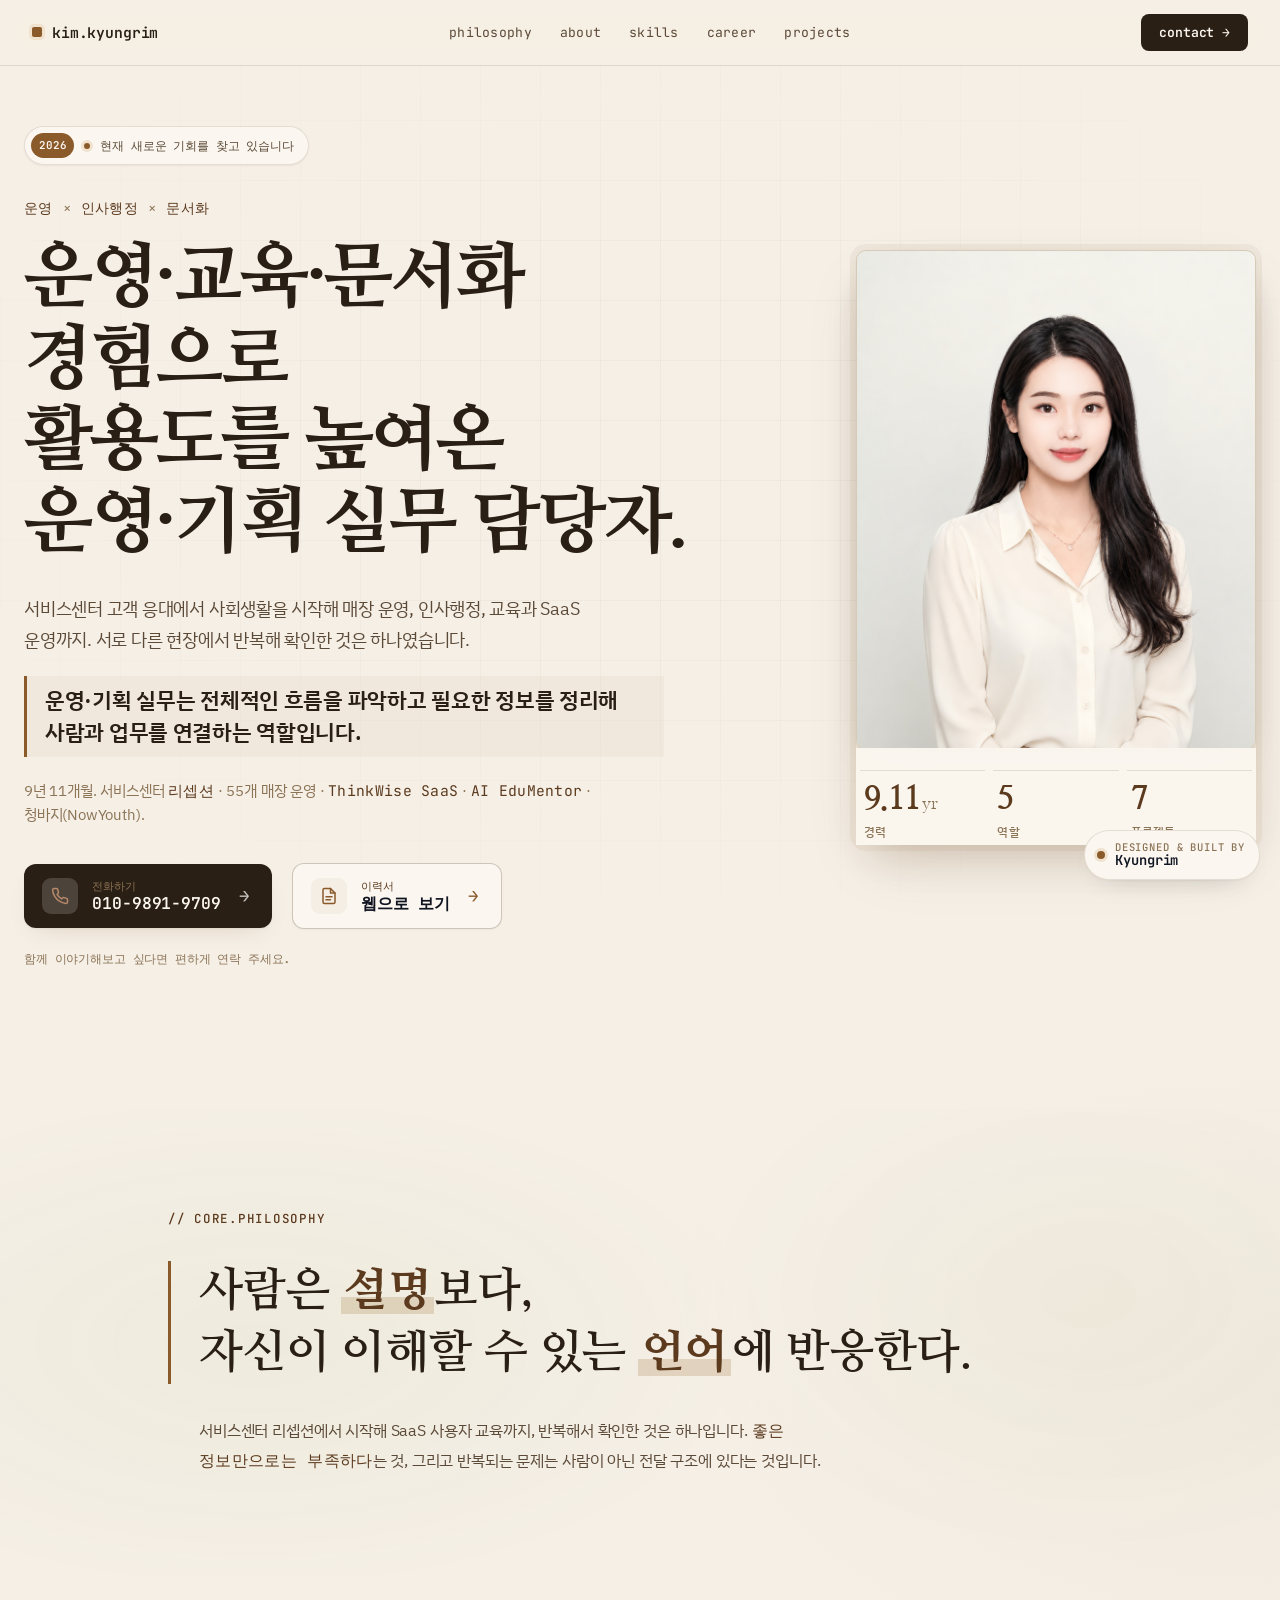
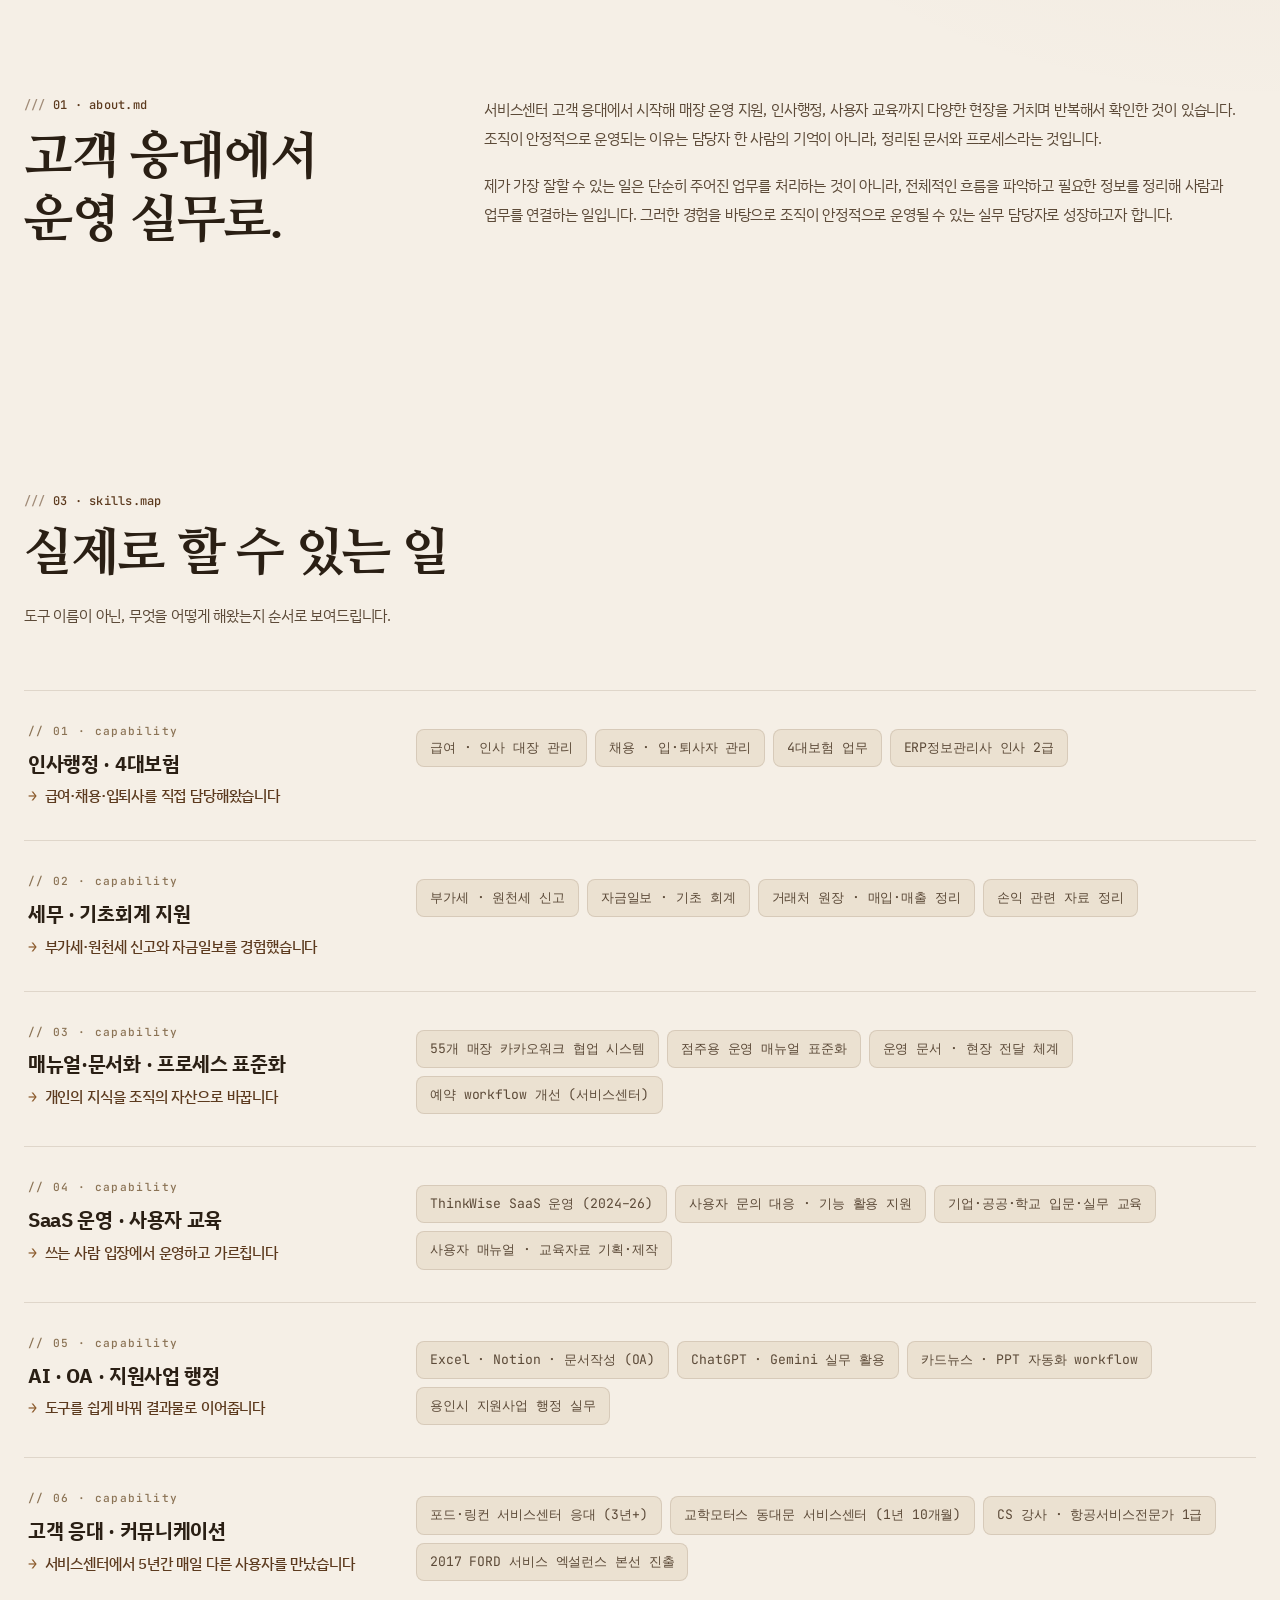
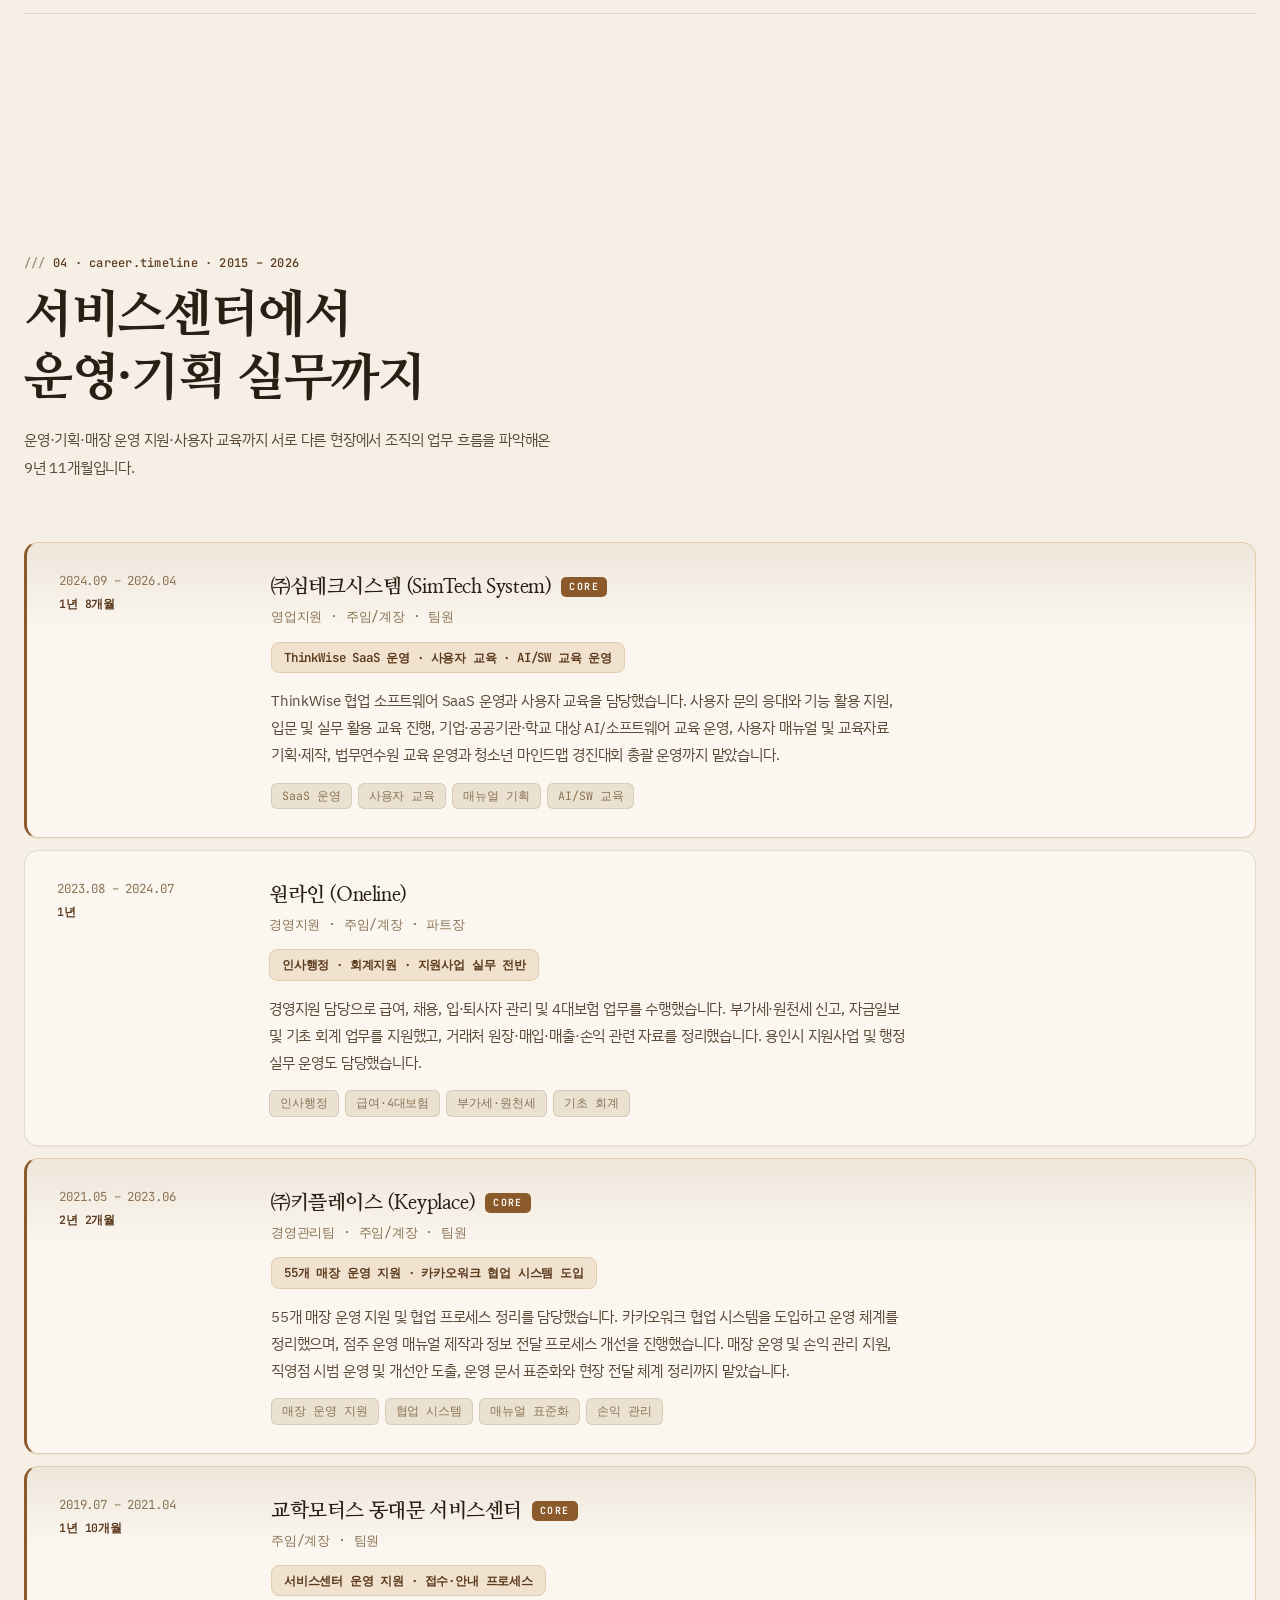
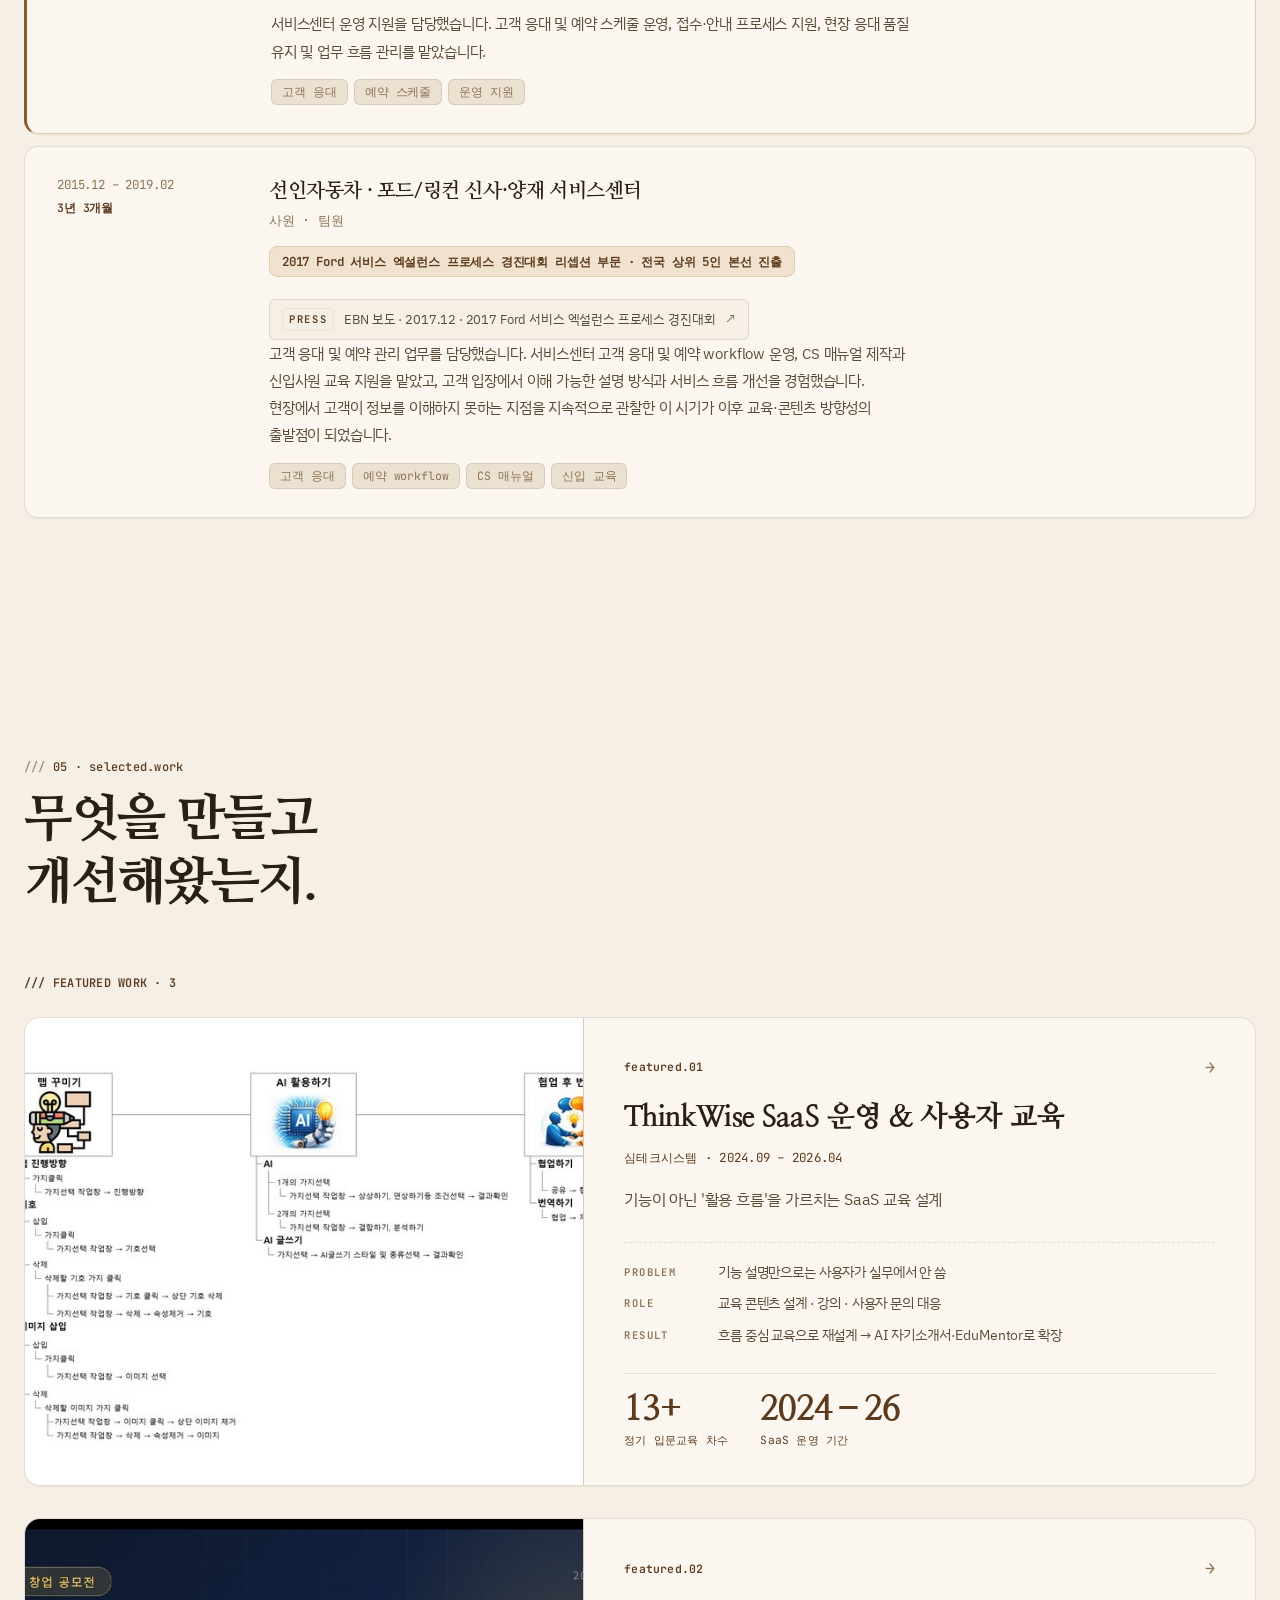
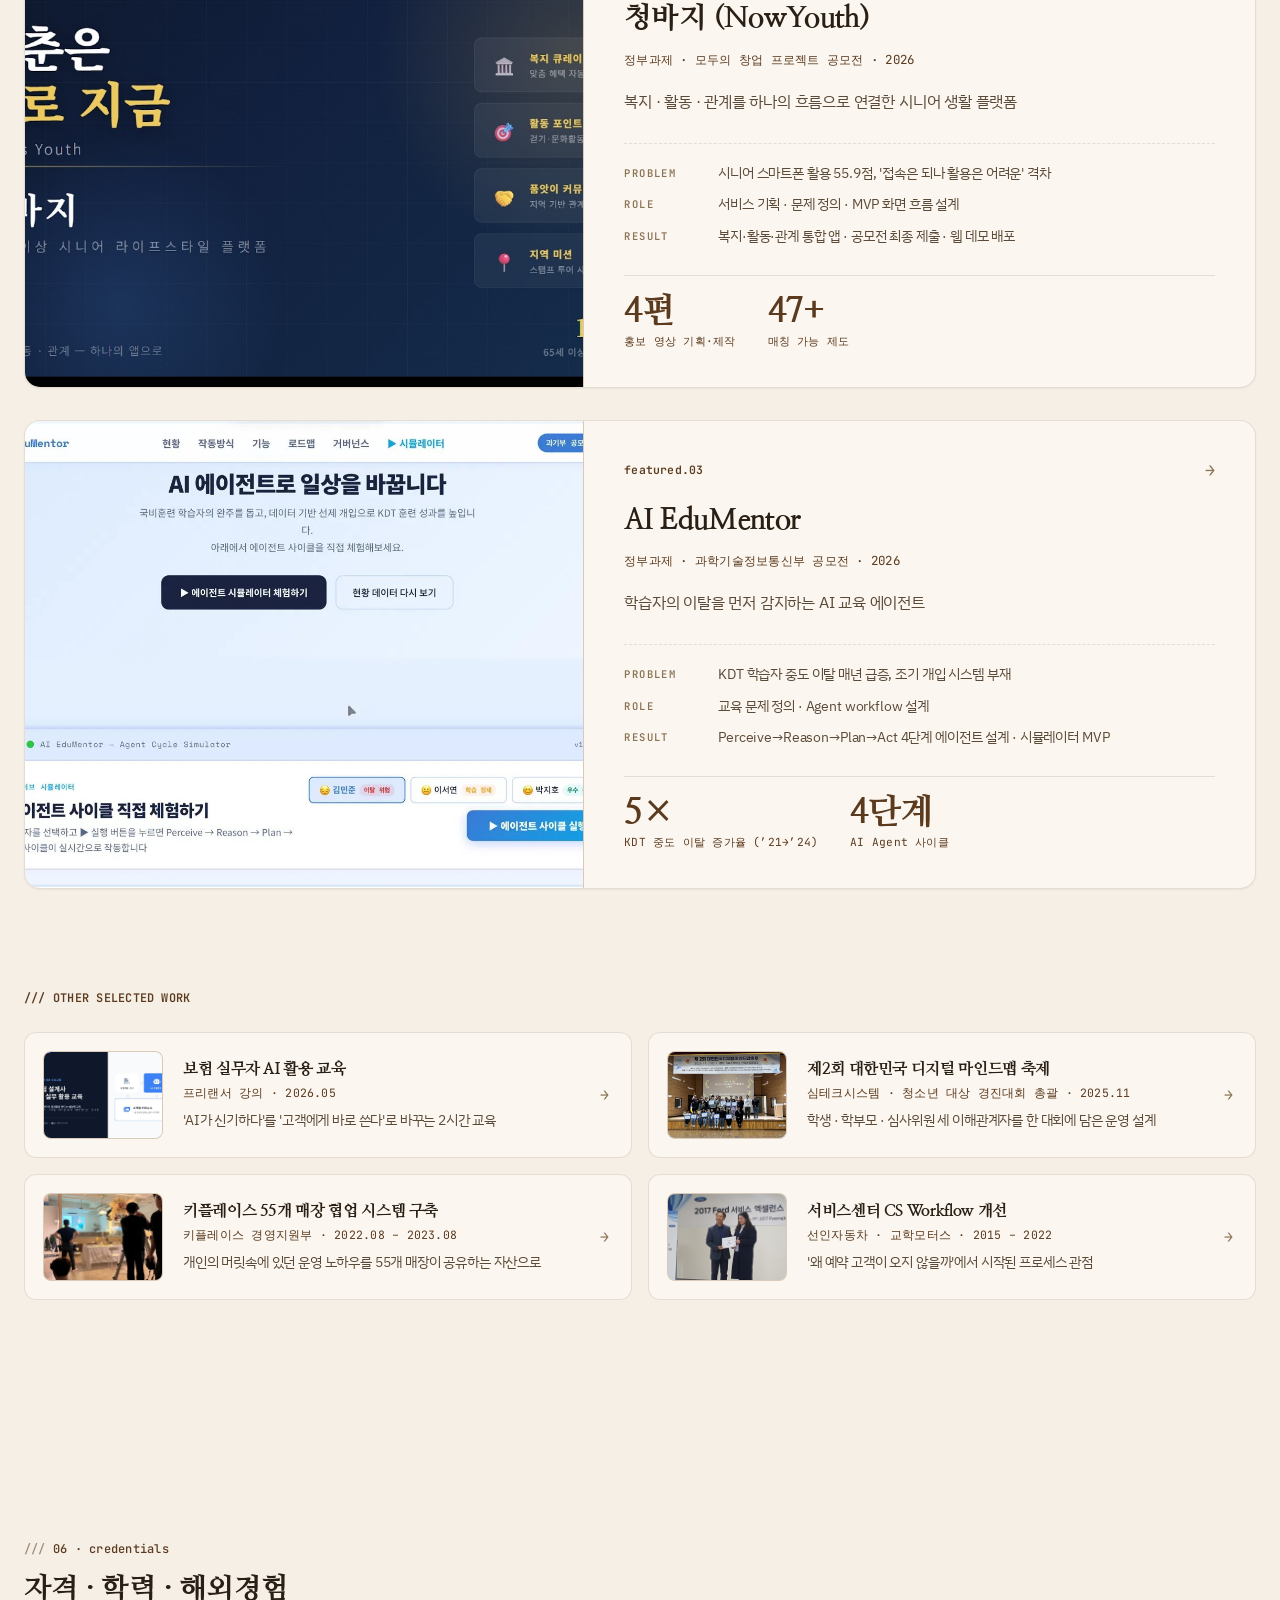
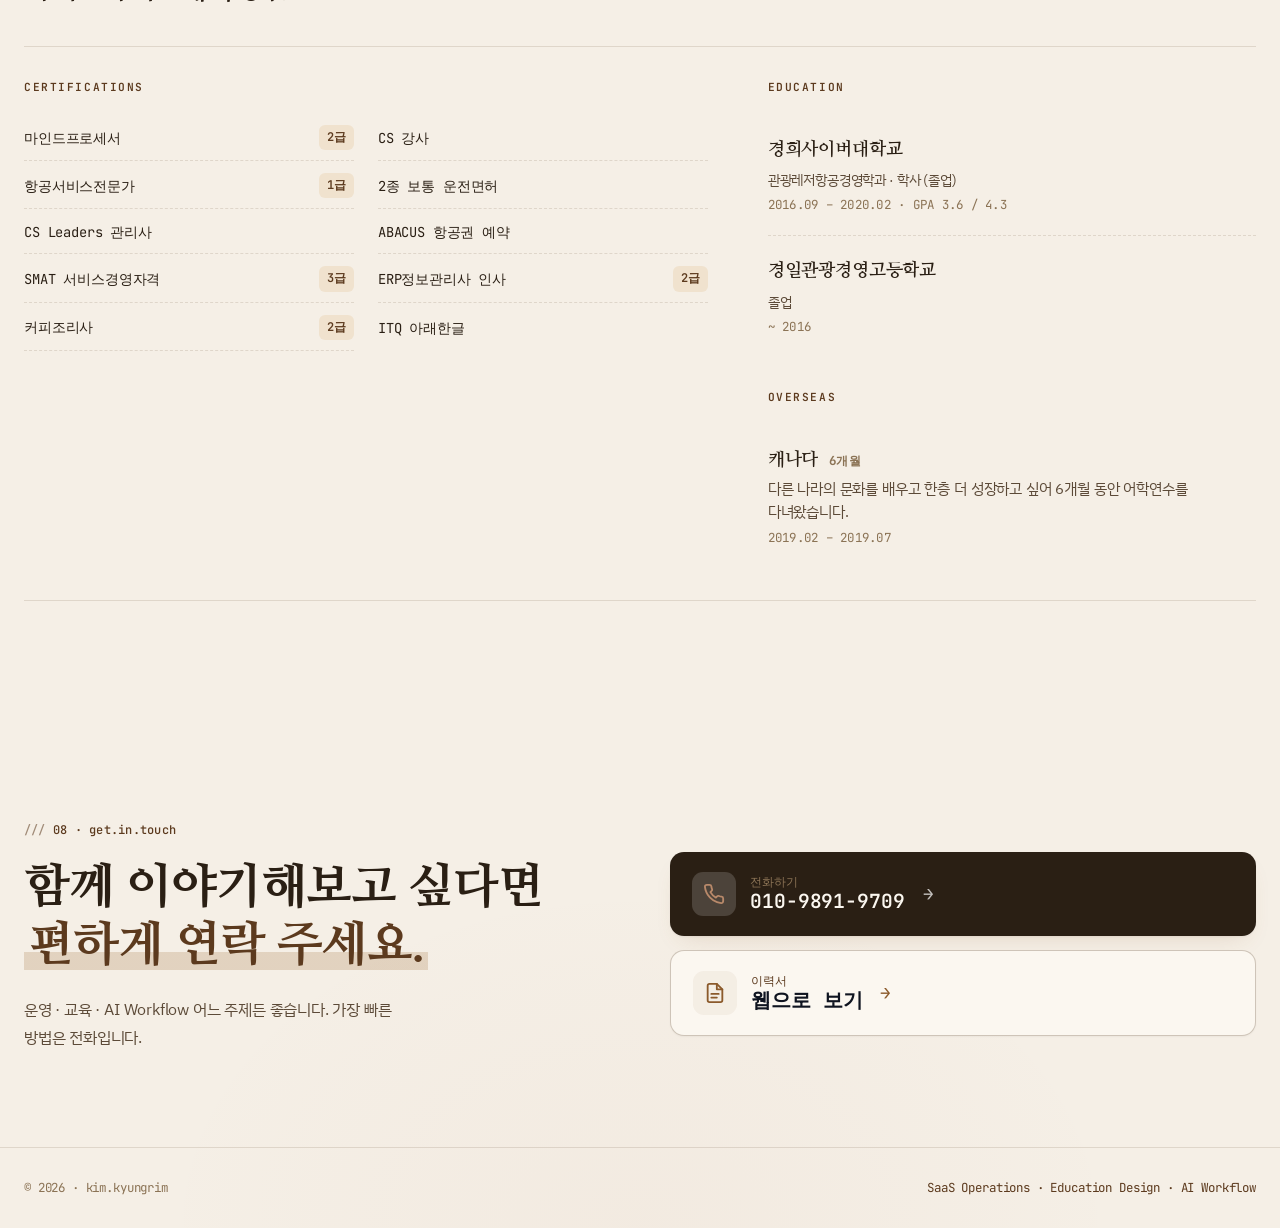
==== index.html @ eee659ab "Add files via upload" ====
<!DOCTYPE html>
<html lang="ko">
<head>
  <meta charset="UTF-8">
  <meta name="viewport" content="width=device-width, initial-scale=1.0">
  <title>김경림 | SaaS 운영 · 사용자 교육 · AI Workflow</title>
  <meta name="description" content="운영·교육·문서화 경험으로 활용도를 높여온 운영·기획 실무 담당자 김경림의 포트폴리오. 서비스센터 고객 응대에서 시작해 55개 매장 운영 지원, 인사행정(급여·4대보험·세무), ThinkWise SaaS 운영과 사용자 교육까지 총 9년 11개월의 경력입니다.">
  <meta name="theme-color" content="#8b5a2b">
  <meta property="og:type" content="website">
  <meta property="og:title" content="김경림 | SaaS 운영 · 사용자 교육 · AI Workflow">
  <meta property="og:description" content="서비스센터에서 시작해 운영, 교육, SaaS, AI Workflow로 이어온 9년 11개월. 운영·교육·문서화 경험으로 활용도를 높여온 김경림의 포트폴리오.">
  <meta property="og:image" content="assets/profile/profile.jpg?v=2">
  <link rel="stylesheet" href="assets/styles/base.css">
  <link rel="stylesheet" href="assets/styles/tone-c.css">
  <link rel="stylesheet" href="assets/styles/tone-c-refinement.css">
  <link rel="stylesheet" href="assets/styles/warm-brown.css">
  <link rel="stylesheet" href="assets/styles/typography-refinement.css">
  <script src="data/portfolio.js"></script>
</head>
<body class="tone-c" data-screen-label="Portfolio - Home">

<nav class="nav">
  <div class="nav-inner">
    <a href="#top" class="nav-brand">kim.kyungrim</a>
    <div class="nav-links">
      <a href="#philosophy" data-nav="philosophy">philosophy</a>
      <a href="#about" data-nav="about">about</a>
      <a href="#skills" data-nav="skills">skills</a>
      <a href="#career" data-nav="career">career</a>
      <a href="#projects" data-nav="projects">projects</a>
    </div>
    <a href="#contact" class="nav-cta">contact →</a>
  </div>
</nav>

<section class="hero" id="top">
  <div class="container-wide">
    <div class="hero-grid">
      <div>
        <div class="hero-tag reveal">
          <span class="badge">2026</span>
          <span class="live"></span>
          현재 새로운 기회를 찾고 있습니다
        </div>
        <div class="hero-position reveal delay-1">운영 <span class="x">×</span> 인사행정 <span class="x">×</span> 문서화</div>
        <h1 class="display-1 reveal delay-1">
          <span class="kr">운영·교육·문서화 경험으로</span><br>
          <span class="kr">활용도를 높여온</span><br>
          운영·기획 실무 담당자.
        </h1>
        <p class="hero-lead reveal delay-2">서비스센터 고객 응대에서 사회생활을 시작해 매장 운영, 인사행정, 교육과 SaaS 운영까지. 서로 다른 현장에서 반복해 확인한 것은 하나였습니다.</p>
        <p class="hero-statement-line reveal delay-2">운영·기획 실무는 전체적인 흐름을 파악하고 필요한 정보를 정리해 사람과 업무를 연결하는 역할입니다.</p>
        <p class="hero-sub-detail reveal delay-3">9년 11개월. 서비스센터 <span class="mono" style="color:var(--c-apple-deep)">리셉션</span> · 55개 매장 운영 · <span class="mono" style="color:var(--c-apple-deep)">ThinkWise SaaS</span> · <span class="mono" style="color:var(--c-apple-deep)">AI EduMentor</span> · 청바지(NowYouth).</p>
        <div class="hero-cta reveal delay-3">
          <a href="tel:01098919709" class="btn-call" aria-label="전화하기 010-9891-9709">
            <span class="btn-call-icon" aria-hidden="true">
              <svg width="18" height="18" viewBox="0 0 24 24" fill="none" stroke="currentColor" stroke-width="2" stroke-linecap="round" stroke-linejoin="round"><path d="M22 16.92v3a2 2 0 0 1-2.18 2 19.79 19.79 0 0 1-8.63-3.07 19.5 19.5 0 0 1-6-6 19.79 19.79 0 0 1-3.07-8.67A2 2 0 0 1 4.11 2h3a2 2 0 0 1 2 1.72c.13.96.37 1.9.72 2.81a2 2 0 0 1-.45 2.11L8.09 9.91a16 16 0 0 0 6 6l1.27-1.27a2 2 0 0 1 2.11-.45c.91.35 1.85.59 2.81.72A2 2 0 0 1 22 16.92z"/></svg>
            </span>
            <span class="btn-call-body">
              <span class="btn-call-lbl">전화하기</span>
              <span class="btn-call-num">010-9891-9709</span>
            </span>
            <span class="btn-call-arrow" aria-hidden="true">→</span>
          </a>
          <a href="resume.html" class="btn-call btn-call-doc" aria-label="이력서 보기">
            <span class="btn-call-icon" aria-hidden="true">
              <svg width="18" height="18" viewBox="0 0 24 24" fill="none" stroke="currentColor" stroke-width="2" stroke-linecap="round" stroke-linejoin="round"><path d="M14 2H6a2 2 0 0 0-2 2v16a2 2 0 0 0 2 2h12a2 2 0 0 0 2-2V8z"/><polyline points="14 2 14 8 20 8"/><line x1="8" y1="13" x2="16" y2="13"/><line x1="8" y1="17" x2="14" y2="17"/></svg>
            </span>
            <span class="btn-call-body">
              <span class="btn-call-lbl">이력서</span>
              <span class="btn-call-num">웹으로 보기</span>
            </span>
            <span class="btn-call-arrow" aria-hidden="true">→</span>
          </a>
          <span class="hero-cta-hint">함께 이야기해보고 싶다면 편하게 연락 주세요.</span>
        </div>
      </div>
      <div class="hero-portrait reveal delay-2">
        <img src="assets/profile/profile.jpg?v=2" alt="김경림 프로필 사진">
        <div class="portrait-stats">
          <div class="stat">
            <div class="stat-num" id="stat-exp"></div>
            <div class="stat-lbl">경력</div>
          </div>
          <div class="stat">
            <div class="stat-num" id="stat-roles"></div>
            <div class="stat-lbl">역할</div>
          </div>
          <div class="stat">
            <div class="stat-num" id="stat-projects"></div>
            <div class="stat-lbl">프로젝트</div>
          </div>
        </div>
      </div>
    </div>
  </div>
</section>

<section class="philosophy" id="philosophy">
  <div class="container-wide">
    <div class="philosophy-editorial reveal">
      <div class="ph-label">// core.philosophy</div>
      <blockquote class="ph-quote">
        사람은 <em>설명</em>보다,<br>자신이 이해할 수 있는 <em>언어</em>에 반응한다.
      </blockquote>
      <p class="ph-sub">
        서비스센터 리셉션에서 시작해 SaaS 사용자 교육까지, 반복해서 확인한 것은 하나입니다.
        <span class="mono" style="color:var(--c-apple-deep)">좋은 정보만으로는 부족하다</span>는 것, 그리고 반복되는 문제는 사람이 아닌 전달 구조에 있다는 것입니다.
      </p>
    </div>
  </div>
</section>

<section id="about">
  <div class="container-wide">
    <div class="about-grid">
      <div class="reveal">
        <div class="eyebrow" style="margin-bottom: 12px;">01 · about.md</div>
        <h2 class="display-2"><span class="kr">고객 응대에서<br>운영 실무로.</span></h2>
      </div>
      <div class="body reveal delay-1" id="about-body"></div>
    </div>


  </div>
</section>

<section id="skills">
  <div class="container-wide">
    <div class="section-header reveal">
      <div class="eyebrow">03 · skills.map</div>
      <h2 class="display-2"><span class="kr">실제로 할 수 있는 일</span></h2>
      <p class="body" style="max-width:640px;margin-top:16px;">도구 이름이 아닌, 무엇을 어떻게 해왔는지 순서로 보여드립니다.</p>
    </div>
    <div class="skills-editorial" id="skills-grid"></div>
  </div>
</section>

<section id="career">
  <div class="container-wide">
    <div class="section-header reveal">
      <div class="eyebrow">04 · career.timeline · 2015 – 2026</div>
      <h2 class="display-2"><span class="kr">서비스센터에서<br>운영·기획 실무까지</span></h2>
      <p class="body" style="max-width:640px;margin-top:16px;">운영·기획·매장 운영 지원·사용자 교육까지 서로 다른 현장에서 조직의 업무 흐름을 파악해온 9년 11개월입니다.</p>
    </div>
    <div class="timeline" id="timeline"></div>
  </div>
</section>

<section id="projects">
  <div class="container-wide">
    <div class="section-header reveal">
      <div class="eyebrow">05 · selected.work</div>
      <h2 class="display-2"><span class="kr">무엇을 만들고<br>개선해왔는지.</span></h2>
    </div>

    <div class="featured-label reveal">
      <span class="mono">/// FEATURED WORK · 3</span>
    </div>
    <div class="featured-grid" id="featured-grid"></div>

    <div class="other-label reveal" style="margin-top: 100px;">
      <span class="mono">/// OTHER SELECTED WORK</span>
    </div>
    <div class="other-grid" id="other-grid"></div>
  </div>
</section>

<section id="credentials">
  <div class="container-wide">
    <div class="section-header reveal" style="margin-bottom:36px;">
      <div class="eyebrow">06 · credentials</div>
      <h2 class="heading"><span class="kr">자격 · 학력 · 해외경험</span></h2>
    </div>
    <div class="credentials-compact">
      <div class="cred-col reveal">
        <div class="cred-col-title">Certifications</div>
        <div class="cred-list" id="cert-list"></div>
      </div>
      <div class="cred-col reveal delay-1">
        <div class="cred-col-title">Education</div>
        <div id="edu-list"></div>
        <div class="cred-col-title" style="margin-top:32px;">Overseas</div>
        <div id="overseas-list"></div>
      </div>
    </div>
  </div>
</section>

<section class="contact" id="contact">
  <div class="container-wide">
    <div class="contact-final">
      <div class="reveal">
        <div class="eyebrow" style="margin-bottom: 20px;">08 · get.in.touch</div>
        <h2 class="contact-title">
          함께 이야기해보고 싶다면<br>
          <em>편하게 연락 주세요.</em>
        </h2>
        <p class="contact-desc">운영 · 교육 · AI Workflow 어느 주제든 좋습니다. 가장 빠른 방법은 전화입니다.</p>
      </div>
      <div class="contact-cta reveal delay-1">
        <a href="tel:01098919709" class="btn-call btn-call-lg" id="contact-phone-btn" aria-label="전화하기 010-9891-9709">
          <span class="btn-call-icon" aria-hidden="true">
            <svg width="22" height="22" viewBox="0 0 24 24" fill="none" stroke="currentColor" stroke-width="2" stroke-linecap="round" stroke-linejoin="round"><path d="M22 16.92v3a2 2 0 0 1-2.18 2 19.79 19.79 0 0 1-8.63-3.07 19.5 19.5 0 0 1-6-6 19.79 19.79 0 0 1-3.07-8.67A2 2 0 0 1 4.11 2h3a2 2 0 0 1 2 1.72c.13.96.37 1.9.72 2.81a2 2 0 0 1-.45 2.11L8.09 9.91a16 16 0 0 0 6 6l1.27-1.27a2 2 0 0 1 2.11-.45c.91.35 1.85.59 2.81.72A2 2 0 0 1 22 16.92z"/></svg>
          </span>
          <span class="btn-call-body">
            <span class="btn-call-lbl">전화하기</span>
            <span class="btn-call-num">010-9891-9709</span>
          </span>
          <span class="btn-call-arrow" aria-hidden="true">→</span>
        </a>
        <a href="resume.html" class="btn-call btn-call-lg btn-call-doc" aria-label="이력서 보기">
          <span class="btn-call-icon" aria-hidden="true">
            <svg width="22" height="22" viewBox="0 0 24 24" fill="none" stroke="currentColor" stroke-width="2" stroke-linecap="round" stroke-linejoin="round"><path d="M14 2H6a2 2 0 0 0-2 2v16a2 2 0 0 0 2 2h12a2 2 0 0 0 2-2V8z"/><polyline points="14 2 14 8 20 8"/><line x1="8" y1="13" x2="16" y2="13"/><line x1="8" y1="17" x2="14" y2="17"/></svg>
          </span>
          <span class="btn-call-body">
            <span class="btn-call-lbl">이력서</span>
            <span class="btn-call-num">웹으로 보기</span>
          </span>
          <span class="btn-call-arrow" aria-hidden="true">→</span>
        </a>
      </div>
    </div>
  </div>
</section>

<footer>
  <div class="container-wide footer-inner">
    <span>© 2026 · kim.kyungrim</span>
    <span class="footer-tag">SaaS Operations · Education Design · AI Workflow</span>
  </div>
</footer>

<!-- ── Built-by badge (fixed, bottom-right) ─────────────────── -->
<button type="button" class="built-badge" id="built-badge" aria-label="이 사이트 제작 정보 열기">
  <span class="built-badge-dot" aria-hidden="true"></span>
  <span class="built-badge-text">
    <span class="built-badge-line1">Designed &amp; built by</span>
    <span class="built-badge-line2">Kyungrim</span>
  </span>
</button>

<!-- ── Built-by modal ───────────────────────────────────────── -->
<div class="built-modal" id="built-modal" role="dialog" aria-modal="true" aria-labelledby="built-modal-title" hidden>
  <div class="built-modal-backdrop" data-close="1"></div>
  <div class="built-modal-panel" role="document">
    <button type="button" class="built-modal-close" aria-label="닫기" data-close="1">×</button>
    <div class="built-modal-eyebrow mono">// colophon</div>
    <h3 class="built-modal-title" id="built-modal-title">이 사이트는 직접 설계·제작했습니다.</h3>
    <p class="built-modal-body">
      기획부터 정보 구조, 시각 디자인, 문구, 코드까지 <em>김경림</em>이 직접 작업했습니다.
      외주 없이 혼자 만들었고, 앞으로도 계속 다듬어갈 계획입니다.
    </p>
    <div class="built-modal-meta">
      <div class="built-modal-meta-row">
        <span class="built-modal-meta-label mono">tools</span>
        <span class="built-modal-meta-value">Genspark · HTML / CSS · GitHub Pages</span>
      </div>
      <div class="built-modal-meta-row">
        <span class="built-modal-meta-label mono">source</span>
        <span class="built-modal-meta-value">kyungrim-kim.github.io/portfolio</span>
      </div>
    </div>
    <div class="built-modal-foot mono">— Kyungrim, 2026</div>
  </div>
</div>

<script src="assets/scripts/reveal.js"></script>
<script>
  const D = window.PORTFOLIO_DATA;

  // ── Sanity check: log schema
  console.log('[portfolio] schema keys:', Object.keys(D || {}));
  if (!Array.isArray(D.strengths) || !Array.isArray(D.timeline) || !Array.isArray(D.projects)) {
    console.error('[portfolio] Stale schema detected. Reload the page with Cmd/Ctrl+Shift+R to clear cache.');
    document.body.insertAdjacentHTML('afterbegin', '<div style="position:fixed;top:0;left:0;right:0;z-index:9999;background:#ff3b30;color:#fff;padding:16px 24px;font-family:system-ui;font-weight:600;text-align:center;">데이터 스키마 불일치 — Cmd/Ctrl+Shift+R로 강력 새로고침해 주세요. (cached older portfolio.js)</div>');
  }

  // ── About body
  document.getElementById('about-body').innerHTML =
    D.philosophy.body.split('\n\n').map(p => `<p style="margin: 0 0 1.2em 0;">${p}</p>`).join('');


  // ── Skills (Capability → Action → Tools)
  document.getElementById('skills-grid').innerHTML = D.skills.map((s, i) => `
    <div class="skill-row reveal delay-${(i%4)+1}">
      <div class="skill-capability">
        <div class="skill-cap-label mono">// ${String(i+1).padStart(2,'0')} · capability</div>
        <div class="skill-cap-title">${s.capability}</div>
        <div class="skill-cap-action"><span class="skill-arrow">→</span> ${s.action}</div>
      </div>
      <ul class="skill-tools">${s.tools.map(t => `<li>${t}</li>`).join('')}</ul>
    </div>
  `).join('');

  // ── Timeline (major companies highlighted)
  const majorCompanies = ['심테크시스템', '키플레이스', '교학모터스'];
  document.getElementById('timeline').innerHTML = D.timeline.map((t) => {
    const isMajor = majorCompanies.some(m => t.company.includes(m));
    const classes = ['timeline-item', 'reveal'];
    if (t.minor) classes.push('minor');
    if (isMajor) classes.push('major');
    return `
    <div class="${classes.join(' ')}">
      <div class="tl-period">
        <span class="tl-period-range">${t.period}</span>
        <span class="tl-duration">${t.duration}</span>
      </div>
      <div class="tl-body">
        <div class="tl-company">${t.company}${isMajor ? '<span class="tl-key" aria-label="핵심 경력">CORE</span>' : ''}</div>
        <div class="tl-role">${t.role}</div>
        ${t.highlight ? `<div class="tl-highlight">${t.highlight}</div>` : ''}
        ${t.press ? `<a class="tl-press" href="${t.press.url}" target="_blank" rel="noopener noreferrer" aria-label="언론 보도 · 새 창에서 열림"><span class="tl-press-lbl mono">PRESS</span><span class="tl-press-txt">${t.press.label}</span><span class="tl-press-arrow" aria-hidden="true">↗</span></a>` : ''}
        <div class="tl-desc">${t.description}</div>
        <div class="tl-tags">${t.tags.map(tag => `<span class="tl-tag">${tag}</span>`).join('')}</div>
      </div>
    </div>`;
  }).join('');

  // ── Projects: Featured (large) + Other (compact)
  const featured = D.projects.filter(p => p.featured);
  const others = D.projects.filter(p => !p.featured);

  document.getElementById('featured-grid').innerHTML = featured.map((p, i) => `
    <a href="projects/${p.id}.html" class="featured-card reveal delay-${(i%2)+1}">
      <div class="featured-cover"><img src="${p.cover}" alt="${p.title}" loading="lazy"></div>
      <div class="featured-body">
        <div class="featured-head">
          <span class="featured-num mono">featured.${String(i+1).padStart(2,'0')}</span>
          <span class="featured-arrow">→</span>
        </div>
        <div class="featured-title">${p.title}</div>
        <div class="featured-subtitle mono">${p.subtitle}</div>
        <div class="featured-tagline">${p.tagline}</div>

        ${p.problemShort ? `
        <div class="featured-meta">
          <div class="meta-row"><span class="meta-lbl mono">PROBLEM</span><span class="meta-val">${p.problemShort}</span></div>
          ${p.role && p.role.length ? `<div class="meta-row"><span class="meta-lbl mono">ROLE</span><span class="meta-val">${p.role.slice(0,2).join(' · ')}</span></div>` : ''}
          ${p.resultShort ? `<div class="meta-row"><span class="meta-lbl mono">RESULT</span><span class="meta-val">${p.resultShort}</span></div>` : ''}
        </div>` : ''}

        ${p.impact && p.impact.length ? `
        <div class="featured-impact">
          ${p.impact.map(im => `
            <div class="impact-cell">
              <div class="impact-num">${im.num}</div>
              <div class="impact-lbl mono">${im.label}</div>
            </div>
          `).join('')}
        </div>` : ''}
      </div>
    </a>
  `).join('');

  document.getElementById('other-grid').innerHTML = others.map((p, i) => `
    <a href="projects/${p.id}.html" class="other-card reveal delay-${(i%2)+1}">
      <div class="other-cover"><img src="${p.cover}" alt="${p.title}" loading="lazy"></div>
      <div class="other-body">
        <div class="other-title">${p.title}</div>
        <div class="other-subtitle mono">${p.subtitle}</div>
        <div class="other-tagline">${p.tagline}</div>
      </div>
      <span class="other-arrow" aria-hidden="true">→</span>
    </a>
  `).join('');

  // ── Credentials (compact)
  document.getElementById('cert-list').innerHTML = D.certificates.map(c => `
    <div class="cred-item">
      <span class="cred-name">${c.name}</span>
      ${c.grade ? `<span class="cred-grade">${c.grade}</span>` : ''}
    </div>
  `).join('');

  document.getElementById('edu-list').innerHTML = D.education.map(e => `
    <div class="edu-item">
      <div class="edu-school">${e.school}</div>
      <div class="edu-degree">${e.degree}</div>
      <div class="edu-meta mono">${e.period} ${e.grade ? '· GPA ' + e.grade : ''}</div>
    </div>
  `).join('');

  if (D.overseas && D.overseas.length) {
    document.getElementById('overseas-list').innerHTML = D.overseas.map(o => `
      <div class="edu-item">
        <div class="edu-school">${o.country} <span class="mono" style="color:var(--c-text-3);font-size:0.78rem;margin-left:6px;">${o.duration}</span></div>
        <div class="edu-degree" style="color:var(--c-text-2);font-size:0.92rem;line-height:1.55;margin-top:4px;">${o.description}</div>
        <div class="edu-meta mono">${o.period}</div>
      </div>
    `).join('');
  }

  // ── Hero stats
  const expMatch = D.profile.yearsExperience.match(/(\d+)\D+(\d+)/);
  document.getElementById('stat-exp').innerHTML = expMatch
    ? `${expMatch[1]}.${expMatch[2]}<span class="stat-unit">yr</span>`
    : D.profile.yearsExperience;
  document.getElementById('stat-roles').textContent = D.timeline.length;
  document.getElementById('stat-projects').textContent = D.projects.length;

  // ── Reveal on first paint
  setTimeout(() => {
    document.querySelectorAll('.reveal:not(.is-visible)').forEach(el => {
      const rect = el.getBoundingClientRect();
      if (rect.top < window.innerHeight) el.classList.add('is-visible');
    });
  }, 50);

  // ── Nav active state (scroll spy)
  const navLinks = document.querySelectorAll('.nav-links a[data-nav]');
  const sections = ['philosophy', 'about', 'skills', 'career', 'projects'].map(id => document.getElementById(id));
  function updateActiveNav() {
    const y = window.scrollY + 140;
    let active = null;
    sections.forEach(s => {
      if (s && s.offsetTop <= y) active = s.id;
    });
    navLinks.forEach(a => {
      a.classList.toggle('active', a.dataset.nav === active);
    });
  }
  window.addEventListener('scroll', updateActiveNav, { passive: true });
  updateActiveNav();

  // ── Built-by modal
  (function () {
    const badge = document.getElementById('built-badge');
    const modal = document.getElementById('built-modal');
    if (!badge || !modal) return;

    let lastFocus = null;

    function openModal() {
      lastFocus = document.activeElement;
      modal.hidden = false;
      document.body.style.overflow = 'hidden';
      const closeBtn = modal.querySelector('.built-modal-close');
      if (closeBtn) closeBtn.focus();
    }
    function closeModal() {
      modal.hidden = true;
      document.body.style.overflow = '';
      if (lastFocus && lastFocus.focus) lastFocus.focus();
    }

    badge.addEventListener('click', openModal);
    modal.addEventListener('click', (e) => {
      if (e.target instanceof Element && e.target.dataset && e.target.dataset.close) closeModal();
    });
    document.addEventListener('keydown', (e) => {
      if (e.key === 'Escape' && !modal.hidden) closeModal();
    });
  })();
</script>
<script type="module" src="https://static.cloudflareinsights.com/beacon.min.js/v4513226cdae34746b4dedf0b4dfa099e1781791509496" integrity="sha512-ZE9pZaUXND66v380QUtch/5sE9tPFh2zg45pR2PB0CVkCtOREv2AJKkSidISWkysEuQ0EH8faUU5du78bx87UQ==" data-cf-beacon='{"version":"2024.11.0","token":"4edd5f8ec12a48cfa682ab8261b80a79"}' crossorigin="anonymous"></script>
</body>
</html>
---- assets/styles/base.css ----
/* Reset + Base */
*,*::before,*::after { box-sizing: border-box; }
html { scroll-behavior: smooth; -webkit-text-size-adjust: 100%; }
body { margin: 0; font-family: 'Pretendard', -apple-system, 'Apple SD Gothic Neo', system-ui, sans-serif; line-height: 1.6; color: inherit; text-rendering: optimizeLegibility; -webkit-font-smoothing: antialiased; }
img { max-width: 100%; height: auto; display: block; }
a { color: inherit; text-decoration: none; }
button { font: inherit; cursor: pointer; }
ul, ol { padding-left: 1.1rem; }
p { text-wrap: pretty; }
h1, h2, h3, h4 { text-wrap: balance; margin: 0; }

/* Fonts - Pretendard */
@import url('https://cdn.jsdelivr.net/gh/orioncactus/pretendard@v1.3.9/dist/web/variable/pretendardvariable.min.css');

/* Container widths */
:root {
  --container-narrow: 720px;
  --container: 1080px;
  --container-wide: 1280px;
}

.container { max-width: var(--container); margin: 0 auto; padding: 0 24px; }
.container-narrow { max-width: var(--container-narrow); margin: 0 auto; padding: 0 24px; }
.container-wide { max-width: var(--container-wide); margin: 0 auto; padding: 0 24px; }

/* Reveal on scroll */
.reveal { opacity: 0; transform: translateY(24px); transition: opacity .8s ease, transform .8s ease; }
.reveal.is-visible { opacity: 1; transform: translateY(0); }
.reveal.delay-1 { transition-delay: .08s; }
.reveal.delay-2 { transition-delay: .16s; }
.reveal.delay-3 { transition-delay: .24s; }
.reveal.delay-4 { transition-delay: .32s; }

@media (prefers-reduced-motion: reduce) {
  .reveal { opacity: 1; transform: none; transition: none; }
  html { scroll-behavior: auto; }
}
---- assets/styles/tone-c.css ----
/* Tone C - Tech Product (Light) — Green Apple refresh */
/* Primary accent: 딥 청사과 (#6BA83B) — 상큼하고 살아있는 그린 */
/* Sub accent: deep emerald mint (#067A5E) — 깊이감 & 텍스트 대비 */
@import url('https://fonts.googleapis.com/css2?family=JetBrains+Mono:wght@400;500;600&family=Space+Grotesk:wght@400;500;600;700&display=swap');

:root {
  /* Palette - off-white 에 살짝 그린 틴트를 입힌 뉴트럴 */
  --c-bg: #FBFCF9;         /* 백색 → 아주 살짝 그린이 돈 느낌 */
  --c-bg-2: #F4F7EE;       /* soft apple wash */
  --c-bg-3: #EAF0DE;       /* deeper wash */
  --c-panel: #FFFFFF;
  --c-panel-2: #F8FAF3;
  --c-panel-hover: #F1F5E7;
  --c-border: #E4E8DC;     /* 보더도 종이가 아닌 살짝 잎새 */
  --c-border-strong: #CDD5BC;
  --c-text: #10160D;       /* 잊지질 약간의 그린-블랙 */
  --c-text-2: #4B5445;
  --c-text-3: #858E7A;
  --c-text-4: #B4BAA5;

  /* 🍏 Primary accent — Deep Green Apple */
  --c-apple: #6BA83B;              /* 메인 청사과 */
  --c-apple-2: #7EBD48;            /* 밝은 청사과 (hover, glow) */
  --c-apple-3: #8FCB4A;            /* 더 밝은 hover */
  --c-apple-deep: #4F8A28;         /* 진한 청사과 (강조 텍스트) */
  --c-apple-soft: #EEF7DE;         /* 은은한 wash 배경 */
  --c-apple-soft-2: #E1EFCB;       /* soft border/tag */
  --c-apple-glow: rgba(107, 168, 59, 0.22);
  --c-apple-wash: rgba(107, 168, 59, 0.06);

  /* 🌿 Sub accent — Deep Mineral Mint (깊이감용・기존) */
  --c-mint: #067A5E;
  --c-mint-2: #0A9E7A;
  --c-mint-soft: #E6F5F0;
  --c-mint-glow: rgba(6, 122, 94, 0.15);

  --c-blue: #2A6FDB;
  --c-purple: #7B5CFA;
  --c-warn: #C46A16;

  --c-font-sans: 'Space Grotesk', 'Pretendard', -apple-system, system-ui, sans-serif;
  --c-font-mono: 'JetBrains Mono', ui-monospace, Menlo, monospace;
  --c-font-kr: 'Pretendard', -apple-system, 'Apple SD Gothic Neo', system-ui, sans-serif;

  --c-shadow-sm: 0 1px 2px rgba(15, 20, 32, 0.04);
  --c-shadow-md: 0 4px 12px -2px rgba(15, 20, 32, 0.08);
  --c-shadow-lg: 0 20px 40px -12px rgba(15, 20, 32, 0.12);
}

body.tone-c {
  background: var(--c-bg);
  color: var(--c-text);
  font-family: var(--c-font-kr);
  font-size: 15px;
  letter-spacing: -0.005em;
  /* 청사과 wash + 깊은 민트 틴트로 배경에 살아있는 느낌 */
  background-image:
    radial-gradient(1200px 600px at 15% -5%, rgba(107, 168, 59, 0.09), transparent 60%),
    radial-gradient(900px 500px at 100% 15%, rgba(107, 168, 59, 0.06), transparent 65%),
    radial-gradient(700px 500px at 50% 100%, rgba(6, 122, 94, 0.04), transparent 70%);
  background-attachment: fixed;
}

/* Subtle grid background */
body.tone-c::before {
  content: ''; position: fixed; inset: 0; z-index: -1;
  background-image:
    linear-gradient(rgba(15, 20, 32, 0.025) 1px, transparent 1px),
    linear-gradient(90deg, rgba(15, 20, 32, 0.025) 1px, transparent 1px);
  background-size: 60px 60px;
  mask-image: radial-gradient(ellipse at center, black 30%, transparent 85%);
  -webkit-mask-image: radial-gradient(ellipse at center, black 30%, transparent 85%);
  pointer-events: none;
}

.tone-c .display-1 {
  font-family: var(--c-font-sans);
  font-weight: 600;
  font-size: clamp(2.4rem, 5.6vw, 4.6rem);
  line-height: 1.05;
  letter-spacing: -0.03em;
  color: var(--c-text);
}
.tone-c .display-1 .kr { font-family: var(--c-font-kr); font-weight: 700; }
.tone-c .display-2 {
  font-family: var(--c-font-sans);
  font-weight: 600;
  font-size: clamp(2rem, 4vw, 3.2rem);
  line-height: 1.15;
  letter-spacing: -0.025em;
  color: var(--c-text);
}
.tone-c .display-2 .kr { font-family: var(--c-font-kr); font-weight: 700; }
.tone-c .heading {
  font-family: var(--c-font-sans);
  font-weight: 600;
  font-size: clamp(1.4rem, 2.4vw, 1.8rem);
  line-height: 1.25; letter-spacing: -0.015em;
}
.tone-c .eyebrow {
  font-family: var(--c-font-mono);
  font-size: 0.75rem; font-weight: 500;
  letter-spacing: 0.08em;
  color: var(--c-apple-deep);
}
.tone-c .eyebrow::before { content: '/// '; opacity: 0.55; }
.tone-c .lede {
  font-size: clamp(1.05rem, 1.5vw, 1.25rem);
  line-height: 1.6;
  color: var(--c-text-2);
}
.tone-c .body { font-size: 0.95rem; color: var(--c-text-2); line-height: 1.75; }
.tone-c .mono { font-family: var(--c-font-mono); }

/* Nav */
.tone-c .nav {
  position: sticky; top: 0; z-index: 50;
  background: rgba(251, 251, 252, 0.8);
  backdrop-filter: saturate(180%) blur(16px);
  -webkit-backdrop-filter: saturate(180%) blur(16px);
  border-bottom: 1px solid var(--c-border);
}
.tone-c .nav-inner { display: flex; align-items: center; justify-content: space-between; padding: 14px 32px; }
.tone-c .nav-brand {
  font-family: var(--c-font-mono);
  font-size: 0.92rem; font-weight: 600;
  color: var(--c-text);
  display: flex; align-items: center; gap: 10px;
}
.tone-c .nav-brand::before {
  content: ''; width: 10px; height: 10px; border-radius: 2px;
  background: var(--c-apple);
  box-shadow: 0 0 0 3px var(--c-apple-soft);
}
.tone-c .nav-links { display: flex; gap: 28px; font-family: var(--c-font-mono); font-size: 0.82rem; color: var(--c-text-2); }
.tone-c .nav-links a { transition: color .2s; }
.tone-c .nav-links a:hover { color: var(--c-apple-deep); }
.tone-c .nav-cta {
  padding: 8px 18px; background: var(--c-text); color: var(--c-bg);
  border-radius: 8px; font-family: var(--c-font-mono); font-size: 0.82rem; font-weight: 600;
  transition: all .2s;
}
.tone-c .nav-cta:hover { background: var(--c-apple); box-shadow: 0 4px 12px var(--c-apple-glow); transform: translateY(-1px); }
@media (max-width: 720px) { .tone-c .nav-links { display: none; } }

/* Sections */
.tone-c section { padding: 120px 0; position: relative; }
@media (max-width: 720px) { .tone-c section { padding: 80px 0; } }

/* Hero */
.tone-c .hero {
  padding: 60px 0 140px;
  position: relative;
}
.tone-c .hero-tag {
  display: inline-flex; align-items: center; gap: 10px;
  padding: 6px 14px 6px 6px; border-radius: 999px;
  background: var(--c-panel); border: 1px solid var(--c-border);
  font-family: var(--c-font-mono); font-size: 0.78rem;
  margin-bottom: 32px;
  box-shadow: var(--c-shadow-sm);
  color: var(--c-text-2);
}
.tone-c .hero-tag .badge { padding: 4px 8px; background: var(--c-apple); color: white; border-radius: 999px; font-size: 0.68rem; font-weight: 600; }
.tone-c .hero-tag .live { display: inline-block; width: 6px; height: 6px; border-radius: 50%; background: var(--c-apple); box-shadow: 0 0 0 3px var(--c-apple-soft); animation: cPulse 2s infinite; }
@keyframes cPulse { 0%,100% { opacity: 1; } 50% { opacity: 0.35; } }

.tone-c .hero-grid {
  display: grid; grid-template-columns: 1fr 400px; gap: 80px; align-items: center;
}
.tone-c .hero h1 { margin-bottom: 28px; }
.tone-c .hero-sub { max-width: 620px; margin-bottom: 40px; }
.tone-c .hero-cta { display: flex; gap: 12px; flex-wrap: wrap; }
.tone-c .btn-primary {
  padding: 14px 24px; background: var(--c-text); color: var(--c-bg);
  border-radius: 10px; font-family: var(--c-font-mono); font-weight: 600; font-size: 0.9rem;
  transition: all .2s; display: inline-flex; align-items: center; gap: 8px;
  box-shadow: var(--c-shadow-md);
}
.tone-c .btn-primary:hover { background: var(--c-apple); transform: translateY(-2px); box-shadow: 0 12px 24px -6px var(--c-apple-glow); }
.tone-c .btn-secondary {
  padding: 14px 24px; background: var(--c-panel); color: var(--c-text);
  border: 1px solid var(--c-border-strong); border-radius: 10px;
  font-family: var(--c-font-mono); font-weight: 500; font-size: 0.9rem;
  transition: all .2s; display: inline-flex; align-items: center; gap: 8px;
}
.tone-c .btn-secondary:hover { background: var(--c-panel-hover); border-color: var(--c-apple); color: var(--c-apple-deep); }

.tone-c .hero-portrait {
  position: relative; aspect-ratio: 4/5;
  border-radius: 16px; overflow: hidden;
  border: 1px solid var(--c-apple-soft-2);
  background: var(--c-bg-2);
  box-shadow:
    var(--c-shadow-lg),
    0 0 0 6px var(--c-apple-wash),
    0 24px 60px -20px var(--c-apple-glow);
}
.tone-c .hero-portrait img { width: 100%; height: 100%; object-fit: cover; }
.tone-c .portrait-hud {
  position: absolute; top: 12px; left: 12px; right: 12px;
  display: flex; justify-content: space-between; align-items: center;
  font-family: var(--c-font-mono); font-size: 0.68rem;
  color: var(--c-text);
}
.tone-c .portrait-hud .tag {
  padding: 4px 8px;
  background: rgba(255, 255, 255, 0.9);
  backdrop-filter: blur(8px);
  border-radius: 6px;
  border: 1px solid var(--c-border);
  box-shadow: var(--c-shadow-sm);
}
.tone-c .portrait-stats {
  position: absolute; bottom: 12px; left: 12px; right: 12px;
  padding: 14px;
  background: rgba(255, 255, 255, 0.95);
  backdrop-filter: blur(12px);
  border: 1px solid var(--c-border);
  border-radius: 12px;
  display: grid; grid-template-columns: repeat(3, 1fr); gap: 12px;
  font-family: var(--c-font-mono);
  box-shadow: var(--c-shadow-md);
}
.tone-c .portrait-stats .stat { text-align: center; }
.tone-c .portrait-stats .stat-num { font-size: 1.15rem; font-weight: 700; color: var(--c-apple-deep); }
.tone-c .portrait-stats .stat-lbl { font-size: 0.62rem; color: var(--c-text-3); text-transform: uppercase; letter-spacing: 0.08em; margin-top: 2px; }

@media (max-width: 900px) {
  .tone-c .hero-grid { grid-template-columns: 1fr; gap: 60px; }
  .tone-c .hero-portrait { max-width: 340px; margin: 0 auto; }
}

/* Philosophy — 청사과 wash 배경 섹션 */
.tone-c .philosophy {
  padding: 120px 0; position: relative;
}
.tone-c .philosophy::before {
  content: ''; position: absolute; inset: 0;
  background:
    radial-gradient(800px 400px at 20% 50%, rgba(107,168,59,0.08), transparent 65%),
    radial-gradient(600px 400px at 85% 40%, rgba(107,168,59,0.05), transparent 70%);
  pointer-events: none;
}
.tone-c .philosophy-card {
  max-width: 960px; margin: 0 auto;
  padding: 64px 48px; border-radius: 24px;
  background:
    linear-gradient(135deg, rgba(107,168,59,0.09) 0%, rgba(107,168,59,0.02) 55%, rgba(6,122,94,0.04) 100%),
    var(--c-panel);
  border: 1px solid var(--c-apple-soft-2);
  box-shadow: var(--c-shadow-lg), 0 20px 60px -30px var(--c-apple-glow);
  position: relative;
  overflow: hidden;
}
.tone-c .philosophy-card::before {
  content: '"'; position: absolute; top: -60px; right: -20px;
  font-family: var(--c-font-sans); font-size: 20rem; line-height: 1;
  color: var(--c-apple); opacity: 0.08;
}
.tone-c .philosophy-card .mono-label {
  font-family: var(--c-font-mono); font-size: 0.72rem;
  color: var(--c-apple-deep); letter-spacing: 0.14em; text-transform: uppercase;
  margin-bottom: 24px; display: block;
}
.tone-c .philosophy-card blockquote {
  margin: 0 0 32px;
  font-size: clamp(1.6rem, 3.4vw, 2.4rem);
  line-height: 1.4;
  font-weight: 500;
  letter-spacing: -0.02em;
  color: var(--c-text);
}
.tone-c .philosophy-card blockquote em { color: var(--c-apple-deep); font-style: normal; font-weight: 600; }
.tone-c .philosophy-card .sub { color: var(--c-text-2); }

/* Section header */
.tone-c .section-header { margin-bottom: 60px; }
.tone-c .section-header .eyebrow { margin-bottom: 12px; }
.tone-c .section-header h2 { max-width: 820px; }

/* About + Strengths */
.tone-c .about-grid {
  display: grid; grid-template-columns: 380px 1fr; gap: 80px;
}
@media (max-width: 900px) { .tone-c .about-grid { grid-template-columns: 1fr; gap: 40px; } }

.tone-c .strengths { margin-top: 100px; }
.tone-c .strength-list {
  display: grid; grid-template-columns: repeat(3, 1fr); gap: 20px;
  margin-top: 60px;
}
@media (max-width: 900px) { .tone-c .strength-list { grid-template-columns: 1fr; } }
.tone-c .strength {
  padding: 32px; border-radius: 16px;
  background: var(--c-panel);
  border: 1px solid var(--c-border);
  transition: all .3s;
  box-shadow: var(--c-shadow-sm);
}
.tone-c .strength:hover {
  border-color: var(--c-apple);
  transform: translateY(-4px);
  box-shadow: var(--c-shadow-lg), 0 12px 30px -12px var(--c-apple-glow);
  background: linear-gradient(180deg, var(--c-apple-wash) 0%, var(--c-panel) 40%);
}
.tone-c .strength-num {
  font-family: var(--c-font-mono); font-size: 0.72rem;
  color: var(--c-apple-deep); letter-spacing: 0.12em; margin-bottom: 20px;
  font-weight: 600;
}
.tone-c .strength-title { font-family: var(--c-font-kr); font-size: 1.35rem; font-weight: 700; line-height: 1.3; margin-bottom: 8px; letter-spacing: -0.015em; color: var(--c-text); }
.tone-c .strength-sub { font-family: var(--c-font-mono); font-size: 0.7rem; letter-spacing: 0.1em; color: var(--c-text-3); text-transform: uppercase; margin-bottom: 16px; }
.tone-c .strength-body { font-size: 0.9rem; color: var(--c-text-2); line-height: 1.75; }

/* Skills */
.tone-c .skills-grid {
  display: grid; grid-template-columns: repeat(auto-fill, minmax(280px, 1fr));
  gap: 16px;
}
.tone-c .skill-group {
  padding: 24px; background: var(--c-panel);
  border: 1px solid var(--c-border); border-radius: 12px;
  box-shadow: var(--c-shadow-sm);
  transition: all .25s;
}
.tone-c .skill-group:hover { border-color: var(--c-border-strong); box-shadow: var(--c-shadow-md); }
.tone-c .skill-group h3 {
  font-family: var(--c-font-mono); font-size: 0.8rem;
  color: var(--c-apple-deep); letter-spacing: 0.06em; text-transform: uppercase;
  margin-bottom: 16px; padding-bottom: 12px;
  border-bottom: 1px solid var(--c-border);
  font-weight: 600;
}
.tone-c .skill-list { list-style: none; padding: 0; margin: 0; display: flex; flex-wrap: wrap; gap: 6px; }
.tone-c .skill-list li {
  padding: 6px 12px; background: var(--c-bg-2);
  border: 1px solid var(--c-border); border-radius: 8px;
  font-size: 0.8rem; color: var(--c-text-2);
  font-family: var(--c-font-mono);
}

/* Timeline */
.tone-c .timeline { display: grid; gap: 12px; }
.tone-c .timeline-item {
  padding: 28px 32px; background: var(--c-panel);
  border: 1px solid var(--c-border); border-radius: 14px;
  display: grid; grid-template-columns: 180px 1fr; gap: 32px;
  transition: all .25s;
  box-shadow: var(--c-shadow-sm);
}
.tone-c .timeline-item:hover {
  border-color: var(--c-border-strong);
  box-shadow: var(--c-shadow-md);
  transform: translateX(4px);
}
.tone-c .timeline-item.minor { opacity: 0.55; }
.tone-c .timeline-item.minor:hover { opacity: 1; }
@media (max-width: 720px) {
  .tone-c .timeline-item { grid-template-columns: 1fr; gap: 12px; padding: 24px; }
}
.tone-c .tl-period { font-family: var(--c-font-mono); font-size: 0.78rem; color: var(--c-text-3); line-height: 1.6; }
.tone-c .tl-duration { display: block; color: var(--c-apple-deep); font-size: 0.72rem; margin-top: 4px; font-weight: 600; }
.tone-c .tl-company { font-family: var(--c-font-sans); font-size: 1.25rem; font-weight: 600; color: var(--c-text); margin-bottom: 4px; letter-spacing: -0.015em; }
.tone-c .tl-role { font-family: var(--c-font-mono); font-size: 0.82rem; color: var(--c-text-3); margin-bottom: 14px; }
.tone-c .tl-highlight {
  display: inline-block; padding: 5px 12px;
  background: var(--c-apple-soft); color: var(--c-apple-deep);
  border: 1px solid var(--c-apple-soft-2);
  border-radius: 8px; font-family: var(--c-font-mono); font-size: 0.78rem;
  margin-bottom: 14px; font-weight: 500;
}
.tone-c .tl-desc { color: var(--c-text-2); font-size: 0.92rem; line-height: 1.75; margin-bottom: 14px; max-width: 640px; }
.tone-c .tl-tags { display: flex; flex-wrap: wrap; gap: 6px; }
.tone-c .tl-tag { padding: 3px 10px; background: var(--c-bg-2); border: 1px solid var(--c-border); border-radius: 6px; font-size: 0.72rem; color: var(--c-text-3); font-family: var(--c-font-mono); }

/* Projects */
.tone-c .projects-grid {
  display: grid; grid-template-columns: repeat(2, 1fr); gap: 20px;
}
@media (max-width: 800px) { .tone-c .projects-grid { grid-template-columns: 1fr; } }
.tone-c .project-card {
  display: block; border-radius: 16px; overflow: hidden;
  background: var(--c-panel); border: 1px solid var(--c-border);
  transition: all .3s;
  box-shadow: var(--c-shadow-sm);
}
.tone-c .project-card:hover { border-color: var(--c-apple); transform: translateY(-4px); box-shadow: var(--c-shadow-lg), 0 16px 40px -20px var(--c-apple-glow); }
.tone-c .project-cover {
  aspect-ratio: 16/10; overflow: hidden;
  background: var(--c-bg-2);
  position: relative;
  border-bottom: 1px solid var(--c-border);
  display: flex; align-items: center; justify-content: center;
}
.tone-c .project-cover img {
  width: 100%; height: 100%;
  object-fit: contain;
  object-position: center;
  transition: transform .5s;
}
.tone-c .project-card:hover .project-cover img { transform: scale(1.04); }
.tone-c .project-body { padding: 24px; }
.tone-c .project-head { display: flex; justify-content: space-between; align-items: center; margin-bottom: 12px; }
.tone-c .project-num { font-family: var(--c-font-mono); font-size: 0.72rem; color: var(--c-apple-deep); letter-spacing: 0.12em; font-weight: 600; }
.tone-c .project-arrow { color: var(--c-text-3); font-family: var(--c-font-mono); transition: all .2s; }
.tone-c .project-card:hover .project-arrow { color: var(--c-apple-deep); transform: translateX(4px); }
.tone-c .project-title { font-family: var(--c-font-kr); font-size: 1.35rem; font-weight: 700; line-height: 1.3; margin-bottom: 6px; letter-spacing: -0.015em; color: var(--c-text); }
.tone-c .project-subtitle { font-family: var(--c-font-mono); font-size: 0.78rem; color: var(--c-text-3); margin-bottom: 14px; }
.tone-c .project-tagline { font-size: 0.92rem; color: var(--c-text-2); line-height: 1.6; margin-bottom: 16px; }
.tone-c .project-tags { display: flex; flex-wrap: wrap; gap: 6px; }
.tone-c .project-tag { padding: 3px 10px; background: var(--c-bg-2); border: 1px solid var(--c-border); border-radius: 6px; font-size: 0.72rem; color: var(--c-text-3); font-family: var(--c-font-mono); }

/* Credentials */
.tone-c .credentials-grid { display: grid; grid-template-columns: 1fr 1fr; gap: 20px; }
@media (max-width: 720px) { .tone-c .credentials-grid { grid-template-columns: 1fr; } }
.tone-c .cred-panel { padding: 32px; background: var(--c-panel); border: 1px solid var(--c-border); border-radius: 14px; box-shadow: var(--c-shadow-sm); }
.tone-c .cred-panel h3 {
  font-family: var(--c-font-mono); font-size: 0.78rem;
  color: var(--c-apple-deep); letter-spacing: 0.1em; text-transform: uppercase;
  margin-bottom: 20px; padding-bottom: 12px; border-bottom: 1px solid var(--c-border);
  font-weight: 600;
}
.tone-c .cred-list { display: grid; gap: 4px; }
.tone-c .cred-item {
  display: flex; align-items: center; justify-content: space-between;
  padding: 12px 0; font-family: var(--c-font-mono); font-size: 0.85rem;
  border-bottom: 1px dashed var(--c-border);
}
.tone-c .cred-item:last-child { border-bottom: none; }
.tone-c .cred-name { color: var(--c-text); }
.tone-c .cred-grade { color: var(--c-apple-deep); font-size: 0.75rem; padding: 3px 8px; background: var(--c-apple-soft); border-radius: 6px; font-weight: 600; }
.tone-c .edu-item { padding: 20px 0; border-bottom: 1px dashed var(--c-border); }
.tone-c .edu-item:last-child { border-bottom: none; }
.tone-c .edu-school { font-family: var(--c-font-sans); font-size: 1.15rem; font-weight: 600; margin-bottom: 4px; color: var(--c-text); }
.tone-c .edu-degree { color: var(--c-text-2); font-size: 0.9rem; margin-bottom: 4px; }
.tone-c .edu-meta { font-family: var(--c-font-mono); font-size: 0.78rem; color: var(--c-text-3); }

/* Aspiration */
.tone-c .aspiration { padding: 140px 0; }
.tone-c .aspiration-card {
  max-width: 900px; margin: 0 auto; padding: 60px;
  background:
    linear-gradient(135deg, var(--c-text) 0%, #1a2035 100%);
  color: white;
  border-radius: 24px;
  position: relative;
  overflow: hidden;
  box-shadow: var(--c-shadow-lg);
}
.tone-c .aspiration-card::before {
  content: ''; position: absolute; top: -100px; right: -100px;
  width: 340px; height: 340px; border-radius: 50%;
  background: radial-gradient(circle, rgba(107,168,59,0.45), transparent 70%);
  pointer-events: none;
}
.tone-c .aspiration-card::after {
  content: ''; position: absolute; bottom: -80px; left: -80px;
  width: 260px; height: 260px; border-radius: 50%;
  background: radial-gradient(circle, rgba(6,122,94,0.3), transparent 70%);
  pointer-events: none;
}
.tone-c .aspiration-card .eyebrow { margin-bottom: 20px; color: #B8E084; }
.tone-c .aspiration-card h2 {
  font-family: var(--c-font-kr); font-weight: 700;
  font-size: clamp(1.7rem, 3vw, 2.4rem); line-height: 1.35;
  margin-bottom: 32px; letter-spacing: -0.02em;
  color: white;
  position: relative;
}
.tone-c .aspiration-card p {
  color: rgba(255, 255, 255, 0.82);
  font-size: 0.98rem; line-height: 1.85; margin: 0 0 1.2em 0;
  position: relative;
}
@media (max-width: 720px) { .tone-c .aspiration-card { padding: 40px 28px; } }

/* Contact */
.tone-c .contact { padding: 100px 0 60px; }
.tone-c .contact-grid { display: grid; grid-template-columns: 1fr 1.1fr; gap: 60px; align-items: center; }
@media (max-width: 800px) { .tone-c .contact-grid { grid-template-columns: 1fr; gap: 40px; } }
.tone-c .contact h2 { font-family: var(--c-font-kr); font-weight: 700; font-size: clamp(2rem, 4vw, 3rem); line-height: 1.2; color: var(--c-text); }
.tone-c .contact h2 em { color: var(--c-apple-deep); font-style: normal; }
.tone-c .contact-actions { display: grid; gap: 12px; }
.tone-c .contact-btn {
  display: flex; align-items: center; justify-content: space-between;
  padding: 20px 24px; background: var(--c-panel);
  border: 1px solid var(--c-border); border-radius: 12px;
  transition: all .25s;
  font-family: var(--c-font-mono);
  box-shadow: var(--c-shadow-sm);
}
.tone-c .contact-btn:hover { border-color: var(--c-apple); transform: translateY(-2px); box-shadow: var(--c-shadow-md), 0 8px 20px -10px var(--c-apple-glow); }
.tone-c .contact-btn .info { display: flex; flex-direction: column; gap: 4px; }
.tone-c .contact-btn .lbl { font-size: 0.7rem; color: var(--c-text-3); letter-spacing: 0.1em; text-transform: uppercase; font-weight: 600; }
.tone-c .contact-btn .val { font-size: 1rem; color: var(--c-text); }
.tone-c .contact-btn .arrow { color: var(--c-apple-deep); font-size: 1.1rem; transition: transform .2s; font-weight: 600; }
.tone-c .contact-btn:hover .arrow { transform: translateX(6px); }

/* Footer */
.tone-c footer {
  padding: 30px 0; border-top: 1px solid var(--c-border);
  font-family: var(--c-font-mono); font-size: 0.78rem; color: var(--c-text-3);
  display: flex; justify-content: space-between;
}
@media (max-width: 640px) { .tone-c footer { flex-direction: column; gap: 12px; text-align: center; } }
---- assets/styles/tone-c-refinement.css ----
/* ────────────────────────────────────────────────────────────
   Tone C · v1.5 refinement
   - Editorial hierarchy, single phone CTA
   - Additive to tone-c.css. Does not remove existing classes.
   ──────────────────────────────────────────────────────────── */

/* ── Nav active state ─────────────────────────────────────── */
.tone-c .nav-links a.active {
  color: var(--c-apple-deep);
  font-weight: 600;
  position: relative;
}
.tone-c .nav-links a.active::after {
  content: '';
  position: absolute;
  left: 0; right: 0; bottom: -18px;
  height: 2px;
  background: var(--c-apple);
  border-radius: 2px;
}

/* ── Hero refinement ──────────────────────────────────────── */
.tone-c .hero-position {
  font-family: var(--c-font-mono);
  font-size: 0.88rem;
  letter-spacing: 0.02em;
  color: var(--c-apple-deep);
  margin-bottom: 18px;
  font-weight: 500;
  display: flex;
  flex-wrap: wrap;
  align-items: center;
  gap: 8px;
}
.tone-c .hero-position .x {
  color: var(--c-text-3);
  font-weight: 400;
  padding: 0 2px;
}

.tone-c .hero-statement {
  display: block;
  margin-top: 14px;
  font-family: var(--c-font-kr);
  font-weight: 600;
  color: var(--c-text);
  font-size: 1.05em;
  letter-spacing: -0.01em;
}

/* Hero — new hierarchy after H1 */
.tone-c .hero-lead {
  margin: 26px 0 20px;
  font-family: var(--c-font-kr);
  font-size: clamp(1.02rem, 1.4vw, 1.18rem);
  line-height: 1.55;
  color: var(--c-text-2);
  max-width: 620px;
  letter-spacing: -0.005em;
  text-wrap: pretty;
}
.tone-c .hero-statement-line {
  margin: 0 0 22px;
  font-family: var(--c-font-kr);
  font-size: clamp(1.15rem, 1.7vw, 1.42rem);
  line-height: 1.5;
  font-weight: 600;
  color: var(--c-text);
  max-width: 640px;
  letter-spacing: -0.015em;
  text-wrap: pretty;
}
.tone-c .hero-sub-detail {
  margin: 0 0 36px;
  font-family: var(--c-font-kr);
  font-size: 0.92rem;
  line-height: 1.65;
  color: var(--c-text-3);
  max-width: 620px;
  text-wrap: pretty;
}
@media (max-width: 720px) {
  .tone-c .hero-lead { margin-top: 20px; margin-bottom: 16px; font-size: 1rem; }
  .tone-c .hero-statement-line { font-size: 1.08rem; margin-bottom: 18px; }
  .tone-c .hero-sub-detail { font-size: 0.88rem; margin-bottom: 28px; }
}

/* Portrait — editorial, remove HUD */
.tone-c .hero-portrait {
  border-radius: 10px;
  box-shadow:
    0 2px 4px rgba(15, 20, 32, 0.04),
    0 12px 32px -12px rgba(15, 20, 32, 0.08);
}
.tone-c .portrait-hud { display: none; }

/* Enlarged stats */
.tone-c .portrait-stats {
  position: static;
  background: transparent;
  backdrop-filter: none;
  border: none;
  box-shadow: none;
  padding: 22px 4px 4px;
  border-radius: 0;
  border-top: none;
  grid-template-columns: repeat(3, 1fr);
  gap: 8px;
  margin-top: -2px;
}
.tone-c .hero-portrait {
  aspect-ratio: auto;
  background: transparent;
  border: none;
  overflow: visible;
  box-shadow: none;
  display: flex;
  flex-direction: column;
}
.tone-c .hero-portrait img {
  border-radius: 10px;
  aspect-ratio: 4/5;
  border: 1px solid var(--c-border);
  box-shadow: 0 1px 2px rgba(15, 20, 32, 0.04), 0 16px 40px -16px rgba(15, 20, 32, 0.14);
}
.tone-c .portrait-stats .stat {
  text-align: left;
  padding: 12px 4px 0;
  border-top: 1px solid var(--c-border);
}
.tone-c .portrait-stats .stat-num {
  font-family: var(--c-font-sans);
  font-size: 2rem;
  font-weight: 700;
  color: var(--c-text);
  letter-spacing: -0.03em;
  line-height: 1;
}
.tone-c .portrait-stats .stat-num .stat-unit {
  font-size: 0.55em;
  color: var(--c-text-3);
  font-weight: 500;
  margin-left: 2px;
  letter-spacing: 0;
}
.tone-c .portrait-stats .stat-lbl {
  font-size: 0.72rem;
  color: var(--c-text-3);
  margin-top: 8px;
  letter-spacing: 0.02em;
  font-family: var(--c-font-kr);
  font-weight: 500;
  text-transform: none;
}

/* ── Phone CTA button ─────────────────────────────────────── */
.tone-c .btn-call {
  display: inline-flex;
  align-items: center;
  gap: 14px;
  padding: 14px 22px 14px 18px;
  background: var(--c-apple);
  color: white;
  border-radius: 12px;
  font-family: var(--c-font-kr);
  font-weight: 600;
  text-decoration: none;
  transition: transform .18s ease, box-shadow .18s ease, background .18s ease;
  box-shadow: 0 1px 2px rgba(15, 20, 32, 0.05), 0 10px 24px -12px var(--c-apple-glow);
  min-height: 52px;
}
.tone-c .btn-call:hover,
.tone-c .btn-call:focus-visible {
  background: var(--c-apple-deep);
  transform: translateY(-2px);
  box-shadow: 0 4px 8px rgba(15,20,32,.06), 0 18px 40px -14px var(--c-apple-glow);
  outline: none;
}
.tone-c .btn-call:focus-visible {
  outline: 3px solid var(--c-apple-soft-2);
  outline-offset: 3px;
}
.tone-c .btn-call:active { transform: translateY(0); }
.tone-c .btn-call-icon {
  display: inline-flex;
  align-items: center;
  justify-content: center;
  width: 36px; height: 36px;
  background: rgba(255,255,255,0.16);
  border-radius: 9px;
  color: white;
}
.tone-c .btn-call-body {
  display: flex;
  flex-direction: column;
  gap: 2px;
  line-height: 1.15;
}
.tone-c .btn-call-lbl {
  font-family: var(--c-font-mono);
  font-size: 0.68rem;
  letter-spacing: 0.14em;
  text-transform: uppercase;
  color: rgba(255,255,255,0.82);
  font-weight: 500;
}
.tone-c .btn-call-num {
  font-family: var(--c-font-mono);
  font-size: 1.02rem;
  font-weight: 600;
  color: white;
  letter-spacing: -0.005em;
}
.tone-c .btn-call-arrow {
  font-family: var(--c-font-mono);
  color: rgba(255,255,255,0.72);
  font-size: 1.1rem;
  margin-left: 4px;
  transition: transform .18s;
}
.tone-c .btn-call:hover .btn-call-arrow { transform: translateX(4px); color: white; }

.tone-c .btn-call-lg {
  padding: 20px 28px 20px 22px;
  min-height: 68px;
  border-radius: 14px;
}
.tone-c .btn-call-lg .btn-call-icon { width: 44px; height: 44px; border-radius: 11px; }
.tone-c .btn-call-lg .btn-call-num { font-size: 1.22rem; }
.tone-c .btn-call-lg .btn-call-lbl { font-size: 0.72rem; }

.tone-c .hero-cta {
  display: flex;
  align-items: center;
  gap: 20px;
  flex-wrap: wrap;
}
.tone-c .hero-cta-hint {
  font-family: var(--c-font-mono);
  font-size: 0.78rem;
  color: var(--c-text-3);
}

/* ── Philosophy · editorial (less card, more magazine) ────── */
.tone-c .philosophy { padding: 100px 0; }
.tone-c .philosophy::before { opacity: 0.6; }
.tone-c .philosophy-editorial {
  max-width: 960px;
  margin: 0 auto;
  padding: 0 8px;
  text-align: left;
}
.tone-c .philosophy-editorial .ph-label {
  font-family: var(--c-font-mono);
  font-size: 0.78rem;
  color: var(--c-apple-deep);
  letter-spacing: 0.14em;
  text-transform: uppercase;
  margin-bottom: 32px;
  font-weight: 500;
}
.tone-c .philosophy-editorial .ph-quote {
  margin: 0 0 32px;
  font-family: var(--c-font-kr);
  font-size: clamp(1.75rem, 4vw, 2.85rem);
  line-height: 1.35;
  font-weight: 600;
  letter-spacing: -0.025em;
  color: var(--c-text);
  border-left: 3px solid var(--c-apple);
  padding-left: 28px;
}
.tone-c .philosophy-editorial .ph-quote em {
  color: var(--c-apple-deep);
  font-style: normal;
  font-weight: 700;
}
.tone-c .philosophy-editorial .ph-sub {
  color: var(--c-text-2);
  font-size: 1rem;
  line-height: 1.8;
  max-width: 680px;
  padding-left: 31px;
  margin: 0;
}
@media (max-width: 720px) {
  .tone-c .philosophy-editorial .ph-quote { padding-left: 20px; }
  .tone-c .philosophy-editorial .ph-sub { padding-left: 23px; }
}

/* ── Strengths · editorial list ───────────────────────────── */
.tone-c .strength-editorial {
  display: flex;
  flex-direction: column;
  margin-top: 40px;
  border-top: 1px solid var(--c-border);
}
.tone-c .strength-item {
  display: grid;
  grid-template-columns: 100px 1fr;
  gap: 40px;
  padding: 36px 4px;
  border-bottom: 1px solid var(--c-border);
  transition: background .25s;
}
.tone-c .strength-item:hover {
  background: linear-gradient(90deg, var(--c-apple-wash) 0%, transparent 40%);
}
.tone-c .strength-item .strength-num {
  font-family: var(--c-font-mono);
  font-size: 2.4rem;
  font-weight: 500;
  color: var(--c-apple);
  letter-spacing: -0.02em;
  line-height: 1;
  margin: 0;
}
.tone-c .strength-item .strength-content { max-width: 720px; }
.tone-c .strength-item .strength-title {
  font-family: var(--c-font-kr);
  font-size: clamp(1.35rem, 2.4vw, 1.65rem);
  font-weight: 700;
  color: var(--c-text);
  margin-bottom: 6px;
  letter-spacing: -0.02em;
  line-height: 1.3;
}
.tone-c .strength-item .strength-sub {
  font-family: var(--c-font-mono);
  font-size: 0.72rem;
  color: var(--c-text-3);
  letter-spacing: 0.1em;
  text-transform: uppercase;
  margin-bottom: 16px;
}
.tone-c .strength-item .strength-body {
  font-size: 0.98rem;
  color: var(--c-text-2);
  line-height: 1.75;
  margin-bottom: 14px;
}
.tone-c .strength-item .strength-evidence {
  font-size: 0.86rem;
  color: var(--c-text-3);
  padding-top: 12px;
  border-top: 1px dashed var(--c-border);
}
.tone-c .strength-item .strength-evidence .mono {
  font-size: 0.66rem;
  color: var(--c-apple-deep);
  letter-spacing: 0.1em;
  font-weight: 600;
  margin-right: 8px;
}
@media (max-width: 720px) {
  .tone-c .strength-item { grid-template-columns: 1fr; gap: 12px; padding: 28px 4px; }
  .tone-c .strength-item .strength-num { font-size: 1.6rem; }
}

/* ── Skills · Capability → Action → Tools ─────────────────── */
.tone-c .skills-editorial {
  display: flex;
  flex-direction: column;
  border-top: 1px solid var(--c-border);
}
.tone-c .skill-row {
  display: grid;
  grid-template-columns: 340px 1fr;
  gap: 48px;
  align-items: start;
  padding: 32px 4px;
  border-bottom: 1px solid var(--c-border);
  transition: background .25s;
}
.tone-c .skill-row:hover {
  background: linear-gradient(90deg, var(--c-apple-wash) 0%, transparent 30%);
}
.tone-c .skill-capability .skill-cap-label {
  font-size: 0.7rem;
  color: var(--c-text-3);
  letter-spacing: 0.12em;
  margin-bottom: 10px;
  font-weight: 500;
}
.tone-c .skill-capability .skill-cap-title {
  font-family: var(--c-font-kr);
  font-size: 1.28rem;
  font-weight: 700;
  color: var(--c-text);
  letter-spacing: -0.015em;
  margin-bottom: 8px;
  line-height: 1.3;
}
.tone-c .skill-capability .skill-cap-action {
  font-size: 0.95rem;
  color: var(--c-apple-deep);
  font-weight: 500;
  line-height: 1.5;
}
.tone-c .skill-capability .skill-arrow {
  font-family: var(--c-font-mono);
  color: var(--c-apple);
  margin-right: 4px;
}
.tone-c .skill-tools {
  list-style: none;
  padding: 0;
  margin: 6px 0 0;
  display: flex;
  flex-wrap: wrap;
  gap: 8px;
  align-content: flex-start;
}
.tone-c .skill-tools li {
  padding: 7px 13px;
  background: var(--c-panel);
  border: 1px solid var(--c-border);
  border-radius: 8px;
  font-size: 0.82rem;
  color: var(--c-text-2);
  font-family: var(--c-font-mono);
  transition: all .2s;
}
.tone-c .skill-row:hover .skill-tools li {
  border-color: var(--c-border-strong);
}
@media (max-width: 800px) {
  .tone-c .skill-row { grid-template-columns: 1fr; gap: 20px; padding: 28px 4px; }
}

/* ── Timeline · differentiation ───────────────────────────── */
.tone-c .timeline-item.major {
  border-color: var(--c-apple-soft-2);
  background: linear-gradient(180deg, var(--c-apple-wash) 0%, var(--c-panel) 32%);
}
.tone-c .timeline-item.major:hover {
  border-color: var(--c-apple);
  box-shadow: var(--c-shadow-md), 0 8px 24px -12px var(--c-apple-glow);
}
.tone-c .timeline-item .tl-period-range {
  display: block;
}
.tone-c .timeline-item .tl-key {
  display: inline-block;
  margin-left: 10px;
  padding: 2px 8px;
  background: var(--c-apple);
  color: white;
  font-family: var(--c-font-mono);
  font-size: 0.62rem;
  letter-spacing: 0.14em;
  border-radius: 5px;
  vertical-align: 3px;
  font-weight: 600;
}
.tone-c .timeline-item .tl-highlight {
  font-weight: 600;
}

/* PRESS reference link (EBN 등 언론 보도) */
.tone-c .timeline-item .tl-press {
  display: inline-flex;
  align-items: center;
  gap: 10px;
  margin-top: 8px;
  padding: 8px 12px;
  border: 1px solid var(--c-border);
  border-radius: 6px;
  text-decoration: none;
  color: var(--c-text-2);
  font-size: 0.82rem;
  transition: border-color 0.15s ease, background 0.15s ease, transform 0.15s ease;
  background: var(--c-bg);
}
.tone-c .timeline-item .tl-press:hover {
  border-color: var(--c-apple);
  background: var(--c-apple-soft, rgba(107, 168, 59, 0.08));
  transform: translateY(-1px);
}
.tone-c .timeline-item .tl-press .tl-press-lbl {
  font-size: 0.66rem;
  color: var(--c-apple-deep);
  letter-spacing: 0.16em;
  font-weight: 600;
  padding: 2px 6px;
  border: 1px solid var(--c-apple-soft, rgba(107, 168, 59, 0.35));
  border-radius: 4px;
  background: var(--c-bg);
}
.tone-c .timeline-item .tl-press .tl-press-txt {
  color: var(--c-text-2);
}
.tone-c .timeline-item .tl-press .tl-press-arrow {
  color: var(--c-text-3);
  font-size: 0.85rem;
}
.tone-c .timeline-item .tl-press:hover .tl-press-arrow {
  color: var(--c-apple);
}

.tone-c .timeline-item.minor {
  opacity: 0.55;
  padding: 20px 32px;
}
.tone-c .timeline-item.minor .tl-company { font-size: 1.05rem; }
.tone-c .timeline-item.minor:hover { opacity: 1; }

/* ── Projects · Featured layout ───────────────────────────── */
.tone-c .featured-label,
.tone-c .other-label {
  margin-bottom: 24px;
  font-family: var(--c-font-mono);
  font-size: 0.74rem;
  color: var(--c-apple-deep);
  letter-spacing: 0.16em;
  font-weight: 600;
}

.tone-c .featured-grid {
  display: flex;
  flex-direction: column;
  gap: 32px;
}
.tone-c .featured-card {
  display: grid;
  grid-template-columns: 5fr 6fr;
  gap: 0;
  background: var(--c-panel);
  border: 1px solid var(--c-border);
  border-radius: 16px;
  overflow: hidden;
  transition: all .3s;
  box-shadow: var(--c-shadow-sm);
  text-decoration: none;
  color: inherit;
}
.tone-c .featured-card:hover {
  border-color: var(--c-apple);
  transform: translateY(-3px);
  box-shadow: var(--c-shadow-lg), 0 20px 40px -20px var(--c-apple-glow);
}
.tone-c .featured-cover {
  background: var(--c-bg-2);
  display: flex;
  align-items: center;
  justify-content: center;
  overflow: hidden;
  border-right: 1px solid var(--c-border);
  min-height: 320px;
}
.tone-c .featured-cover img {
  width: 100%; height: 100%;
  object-fit: cover;
  transition: transform .5s;
}
.tone-c .featured-card:hover .featured-cover img { transform: scale(1.03); }

.tone-c .featured-body {
  padding: 36px 40px;
  display: flex;
  flex-direction: column;
  gap: 8px;
}
.tone-c .featured-head {
  display: flex;
  justify-content: space-between;
  align-items: center;
  margin-bottom: 10px;
}
.tone-c .featured-num {
  font-size: 0.72rem;
  color: var(--c-apple-deep);
  letter-spacing: 0.14em;
  font-weight: 600;
}
.tone-c .featured-arrow {
  color: var(--c-text-3);
  font-family: var(--c-font-mono);
  transition: all .2s;
  font-size: 1.05rem;
}
.tone-c .featured-card:hover .featured-arrow { color: var(--c-apple-deep); transform: translateX(6px); }
.tone-c .featured-title {
  font-family: var(--c-font-kr);
  font-size: clamp(1.4rem, 2.6vw, 1.8rem);
  font-weight: 700;
  color: var(--c-text);
  line-height: 1.25;
  letter-spacing: -0.02em;
  margin-bottom: 4px;
}
.tone-c .featured-subtitle {
  font-size: 0.78rem;
  color: var(--c-text-3);
  margin-bottom: 10px;
}
.tone-c .featured-tagline {
  font-size: 1rem;
  color: var(--c-text-2);
  line-height: 1.6;
  margin-bottom: 20px;
}
.tone-c .featured-meta {
  display: flex;
  flex-direction: column;
  gap: 10px;
  padding-top: 18px;
  border-top: 1px dashed var(--c-border);
  margin-bottom: 20px;
}
.tone-c .featured-meta .meta-row {
  display: grid;
  grid-template-columns: 80px 1fr;
  gap: 14px;
  font-size: 0.87rem;
  line-height: 1.55;
}
.tone-c .featured-meta .meta-lbl {
  font-size: 0.66rem;
  color: var(--c-text-3);
  letter-spacing: 0.14em;
  padding-top: 3px;
  font-weight: 600;
}
.tone-c .featured-meta .meta-val { color: var(--c-text-2); }

.tone-c .featured-impact {
  display: flex;
  gap: 32px;
  padding-top: 18px;
  border-top: 1px solid var(--c-border);
  margin-top: auto;
}
.tone-c .impact-cell {
  display: flex;
  flex-direction: column;
  gap: 4px;
}
.tone-c .impact-num {
  font-family: var(--c-font-sans);
  font-size: 2.2rem;
  font-weight: 700;
  color: var(--c-apple-deep);
  letter-spacing: -0.03em;
  line-height: 1;
}
.tone-c .impact-lbl {
  font-size: 0.7rem;
  color: var(--c-text-3);
  letter-spacing: 0.06em;
}

@media (max-width: 900px) {
  .tone-c .featured-card { grid-template-columns: 1fr; }
  .tone-c .featured-cover { border-right: none; border-bottom: 1px solid var(--c-border); min-height: 220px; }
  .tone-c .featured-cover img { aspect-ratio: 16/9; }
  .tone-c .featured-body { padding: 28px 24px; }
  .tone-c .featured-impact { gap: 24px; }
  .tone-c .impact-num { font-size: 1.7rem; }
}

/* ── Other work · compact list ────────────────────────────── */
.tone-c .other-grid {
  display: grid;
  grid-template-columns: repeat(2, 1fr);
  gap: 16px;
}
@media (max-width: 800px) { .tone-c .other-grid { grid-template-columns: 1fr; } }
.tone-c .other-card {
  display: grid;
  grid-template-columns: 120px 1fr auto;
  gap: 20px;
  align-items: center;
  padding: 18px 22px 18px 18px;
  background: var(--c-panel);
  border: 1px solid var(--c-border);
  border-radius: 12px;
  transition: all .25s;
  text-decoration: none;
  color: inherit;
}
.tone-c .other-card:hover {
  border-color: var(--c-apple);
  transform: translateY(-2px);
  box-shadow: var(--c-shadow-md), 0 8px 20px -12px var(--c-apple-glow);
}
.tone-c .other-cover {
  width: 120px; height: 88px;
  overflow: hidden;
  border-radius: 8px;
  background: var(--c-bg-2);
  border: 1px solid var(--c-border);
}
.tone-c .other-cover img { width: 100%; height: 100%; object-fit: cover; }
.tone-c .other-body { min-width: 0; }
.tone-c .other-title {
  font-family: var(--c-font-kr);
  font-size: 1.02rem;
  font-weight: 700;
  color: var(--c-text);
  margin-bottom: 4px;
  letter-spacing: -0.015em;
  line-height: 1.3;
}
.tone-c .other-subtitle {
  font-size: 0.72rem;
  color: var(--c-text-3);
  margin-bottom: 6px;
  letter-spacing: 0.02em;
}
.tone-c .other-tagline {
  font-size: 0.85rem;
  color: var(--c-text-2);
  line-height: 1.5;
  overflow: hidden;
  display: -webkit-box;
  -webkit-line-clamp: 2;
  -webkit-box-orient: vertical;
}
.tone-c .other-arrow {
  color: var(--c-text-3);
  font-family: var(--c-font-mono);
  transition: transform .2s, color .2s;
}
.tone-c .other-card:hover .other-arrow { color: var(--c-apple-deep); transform: translateX(4px); }

/* ── Credentials · compact ────────────────────────────────── */
.tone-c .credentials-compact {
  display: grid;
  grid-template-columns: 1.4fr 1fr;
  gap: 60px;
  padding: 32px 0;
  border-top: 1px solid var(--c-border);
  border-bottom: 1px solid var(--c-border);
}
@media (max-width: 720px) {
  .tone-c .credentials-compact { grid-template-columns: 1fr; gap: 32px; }
}
.tone-c .credentials-compact .cred-col-title {
  font-family: var(--c-font-mono);
  font-size: 0.7rem;
  color: var(--c-apple-deep);
  letter-spacing: 0.14em;
  text-transform: uppercase;
  margin-bottom: 18px;
  font-weight: 600;
}
.tone-c .credentials-compact .cred-list {
  display: grid;
  grid-template-columns: 1fr 1fr;
  gap: 2px 24px;
}
@media (max-width: 720px) {
  .tone-c .credentials-compact .cred-list { grid-template-columns: 1fr; }
}
.tone-c .credentials-compact .cred-item {
  padding: 10px 0;
  border-bottom: 1px dashed var(--c-border);
  font-family: var(--c-font-mono);
  font-size: 0.86rem;
}
.tone-c .credentials-compact .cred-item:last-child { border-bottom: none; }

/* ── Contact · phone-first ────────────────────────────────── */
.tone-c .contact { padding: 100px 0 80px; }
.tone-c .contact-final {
  display: grid;
  grid-template-columns: 1fr 1fr;
  gap: 60px;
  align-items: center;
}
@media (max-width: 800px) {
  .tone-c .contact-final { grid-template-columns: 1fr; gap: 32px; }
}
.tone-c .contact-title {
  font-family: var(--c-font-kr);
  font-weight: 700;
  font-size: clamp(2rem, 4.2vw, 3rem);
  line-height: 1.2;
  color: var(--c-text);
  letter-spacing: -0.025em;
  margin: 0 0 20px;
}
.tone-c .contact-title em {
  color: var(--c-apple-deep);
  font-style: normal;
}
.tone-c .contact-desc {
  color: var(--c-text-2);
  font-size: 0.98rem;
  line-height: 1.7;
  max-width: 420px;
}
.tone-c .contact-cta {
  display: flex;
  flex-direction: column;
  gap: 20px;
}
.tone-c .contact-extras {
  display: flex;
  flex-direction: column;
  gap: 2px;
  padding-top: 8px;
}
.tone-c .contact-link {
  display: flex;
  align-items: center;
  justify-content: space-between;
  padding: 14px 4px;
  color: var(--c-text-2);
  font-size: 0.92rem;
  text-decoration: none;
  border-bottom: 1px dashed var(--c-border);
  transition: color .2s;
  min-height: 44px;
}
.tone-c .contact-link:last-child { border-bottom: none; }
.tone-c .contact-link:hover { color: var(--c-apple-deep); }
.tone-c .contact-link .lbl {
  font-size: 0.7rem;
  color: var(--c-text-3);
  letter-spacing: 0.1em;
  text-transform: uppercase;
  font-weight: 500;
  min-width: 110px;
}
.tone-c .contact-link .arrow {
  color: var(--c-apple-deep);
  margin-left: 8px;
}

/* ── Footer ───────────────────────────────────────────────── */
.tone-c .footer-inner {
  display: flex !important;
  justify-content: space-between;
  align-items: center;
  width: 100%;
}
.tone-c .footer-tag {
  color: var(--c-apple-deep);
}
@media (max-width: 640px) {
  .tone-c .footer-inner { flex-direction: column; gap: 10px; text-align: center; }
}

/* ── Mobile safety pass ───────────────────────────────────── */
@media (max-width: 640px) {
  .tone-c .nav-inner { padding: 12px 20px; }
  .tone-c .container-wide { padding: 0 20px; }
  .tone-c .hero { padding: 40px 0 90px; }
  .tone-c .hero-cta { align-items: flex-start; }
  .tone-c .btn-call { width: 100%; justify-content: flex-start; }
  .tone-c .btn-call-lg { width: 100%; }

  .tone-c .featured-body { padding: 24px 22px; }
  .tone-c .featured-meta .meta-row { grid-template-columns: 68px 1fr; gap: 10px; font-size: 0.82rem; }

  .tone-c .other-card { grid-template-columns: 88px 1fr auto; padding: 14px 18px 14px 14px; }
  .tone-c .other-cover { width: 88px; height: 66px; }

  .tone-c .strength-editorial { margin-top: 24px; }
  .tone-c .skill-row { padding: 22px 4px; }
}

/* Hide mobile nav-links; keep brand + contact CTA accessible */
@media (max-width: 720px) {
  .tone-c .nav-links { display: none; }
  .tone-c .nav-cta { padding: 8px 14px; font-size: 0.78rem; }
}

/* ── Reduced motion ───────────────────────────────────────── */
@media (prefers-reduced-motion: reduce) {
  .tone-c .btn-call,
  .tone-c .featured-card,
  .tone-c .other-card,
  .tone-c .strength-item,
  .tone-c .skill-row,
  .tone-c .contact-btn,
  .tone-c .timeline-item {
    transition: none;
  }
  .tone-c .btn-call:hover,
  .tone-c .featured-card:hover,
  .tone-c .other-card:hover,
  .tone-c .timeline-item:hover {
    transform: none;
  }
}

/* ── Built-by badge (fixed, bottom-right) ─────────────────── */
.tone-c .built-badge {
  position: fixed;
  right: 20px;
  bottom: 20px;
  z-index: 90;
  display: inline-flex;
  align-items: center;
  gap: 10px;
  padding: 10px 14px 10px 12px;
  background: rgba(255, 255, 255, 0.92);
  backdrop-filter: saturate(140%) blur(8px);
  -webkit-backdrop-filter: saturate(140%) blur(8px);
  border: 1px solid var(--c-line, rgba(15, 20, 32, 0.08));
  border-radius: 999px;
  box-shadow: 0 1px 2px rgba(15,20,32,.04), 0 12px 28px -18px rgba(15,20,32,.28);
  font: inherit;
  color: var(--c-ink, #0f1420);
  cursor: pointer;
  transition: transform .18s ease, box-shadow .18s ease, border-color .18s ease;
}
.tone-c .built-badge:hover {
  transform: translateY(-1px);
  border-color: var(--c-apple-soft-2, rgba(107, 168, 59, 0.35));
  box-shadow: 0 2px 4px rgba(15,20,32,.05), 0 18px 36px -18px rgba(15,20,32,.32);
}
.tone-c .built-badge:focus-visible {
  outline: 3px solid var(--c-apple-soft-2, rgba(107, 168, 59, 0.35));
  outline-offset: 2px;
}
.tone-c .built-badge-dot {
  width: 8px;
  height: 8px;
  border-radius: 50%;
  background: var(--c-apple, #6BA83B);
  box-shadow: 0 0 0 3px var(--c-apple-wash, rgba(107, 168, 59, 0.12));
  flex: 0 0 auto;
}
.tone-c .built-badge-text {
  display: inline-flex;
  flex-direction: column;
  align-items: flex-start;
  line-height: 1.15;
  text-align: left;
}
.tone-c .built-badge-line1 {
  font-size: 0.66rem;
  letter-spacing: 0.08em;
  text-transform: uppercase;
  color: var(--c-apple-deep, #4a7a26);
  font-weight: 500;
}
.tone-c .built-badge-line2 {
  font-size: 0.86rem;
  font-weight: 600;
  color: var(--c-ink, #0f1420);
  letter-spacing: -0.005em;
}

@media (max-width: 640px) {
  .tone-c .built-badge {
    right: 12px;
    bottom: 12px;
    padding: 8px 12px 8px 10px;
  }
  .tone-c .built-badge-line1 { font-size: 0.6rem; }
  .tone-c .built-badge-line2 { font-size: 0.78rem; }
}

/* ── Built-by modal ───────────────────────────────────────── */
.tone-c .built-modal[hidden] { display: none; }
.tone-c .built-modal {
  position: fixed;
  inset: 0;
  z-index: 200;
  display: flex;
  align-items: center;
  justify-content: center;
  padding: 24px;
  animation: builtFade .18s ease-out;
}
@keyframes builtFade {
  from { opacity: 0; }
  to   { opacity: 1; }
}
.tone-c .built-modal-backdrop {
  position: absolute;
  inset: 0;
  background: rgba(15, 20, 32, 0.45);
  backdrop-filter: blur(4px);
  -webkit-backdrop-filter: blur(4px);
}
.tone-c .built-modal-panel {
  position: relative;
  width: min(480px, 100%);
  background: var(--c-panel, #ffffff);
  border: 1px solid var(--c-line, rgba(15, 20, 32, 0.08));
  border-radius: 16px;
  padding: 32px 32px 24px;
  box-shadow: 0 24px 60px -20px rgba(15,20,32,.35);
  animation: builtRise .22s cubic-bezier(.2,.7,.2,1);
}
@keyframes builtRise {
  from { transform: translateY(8px); opacity: 0; }
  to   { transform: translateY(0);   opacity: 1; }
}
.tone-c .built-modal-close {
  position: absolute;
  top: 10px;
  right: 12px;
  width: 32px;
  height: 32px;
  border: 0;
  background: transparent;
  color: var(--c-ink-soft, rgba(15,20,32,.5));
  font-size: 22px;
  line-height: 1;
  cursor: pointer;
  border-radius: 8px;
  transition: background .15s ease, color .15s ease;
}
.tone-c .built-modal-close:hover {
  background: var(--c-apple-wash, rgba(107, 168, 59, 0.10));
  color: var(--c-ink, #0f1420);
}
.tone-c .built-modal-eyebrow {
  font-size: 0.72rem;
  letter-spacing: 0.08em;
  color: var(--c-apple-deep, #4a7a26);
  margin-bottom: 12px;
}
.tone-c .built-modal-title {
  font-size: 1.35rem;
  line-height: 1.35;
  font-weight: 600;
  letter-spacing: -0.01em;
  color: var(--c-ink, #0f1420);
  margin: 0 0 14px;
  text-wrap: pretty;
}
.tone-c .built-modal-body {
  font-size: 0.95rem;
  line-height: 1.7;
  color: var(--c-ink-soft-2, rgba(15,20,32,.72));
  margin: 0 0 22px;
  text-wrap: pretty;
}
.tone-c .built-modal-body em {
  font-style: normal;
  color: var(--c-apple-deep, #4a7a26);
  font-weight: 600;
}
.tone-c .built-modal-meta {
  border-top: 1px solid var(--c-line, rgba(15,20,32,.08));
  padding-top: 16px;
  display: flex;
  flex-direction: column;
  gap: 8px;
  margin-bottom: 18px;
}
.tone-c .built-modal-meta-row {
  display: grid;
  grid-template-columns: 68px 1fr;
  gap: 12px;
  align-items: baseline;
  font-size: 0.82rem;
  line-height: 1.5;
}
.tone-c .built-modal-meta-label {
  color: var(--c-ink-soft, rgba(15,20,32,.5));
  font-size: 0.7rem;
  letter-spacing: 0.06em;
  text-transform: lowercase;
}
.tone-c .built-modal-meta-value {
  color: var(--c-ink, #0f1420);
}
.tone-c .built-modal-foot {
  font-size: 0.72rem;
  color: var(--c-ink-soft, rgba(15,20,32,.5));
  text-align: right;
  letter-spacing: 0.02em;
}

@media (max-width: 480px) {
  .tone-c .built-modal-panel { padding: 26px 22px 20px; border-radius: 14px; }
  .tone-c .built-modal-title { font-size: 1.18rem; }
  .tone-c .built-modal-body { font-size: 0.9rem; }
  .tone-c .built-modal-meta-row { grid-template-columns: 60px 1fr; font-size: 0.78rem; }
}

/* ── Doc download button (same shape as .btn-call, secondary tone) ── */
.tone-c .btn-call-doc {
  background: var(--c-panel, #ffffff);
  color: var(--c-ink, #0f1420);
  border: 1px solid var(--c-line, rgba(15, 20, 32, 0.14));
  box-shadow: 0 1px 2px rgba(15, 20, 32, 0.04);
}
.tone-c .btn-call-doc:hover,
.tone-c .btn-call-doc:focus-visible {
  background: var(--c-apple-wash, rgba(107, 168, 59, 0.08));
  border-color: var(--c-apple, #6BA83B);
  color: var(--c-ink, #0f1420);
  transform: translateY(-2px);
  box-shadow: 0 4px 8px rgba(15,20,32,.05), 0 18px 40px -18px var(--c-apple-glow);
}
.tone-c .btn-call-doc .btn-call-icon {
  background: var(--c-apple-wash, rgba(107, 168, 59, 0.14));
  color: var(--c-apple-deep, #4a7a26);
}
.tone-c .btn-call-doc:hover .btn-call-icon {
  background: var(--c-apple, #6BA83B);
  color: #ffffff;
}
.tone-c .btn-call-doc .btn-call-lbl {
  color: var(--c-apple-deep, #4a7a26);
}
.tone-c .btn-call-doc .btn-call-num {
  color: var(--c-ink, #0f1420);
}
.tone-c .btn-call-doc .btn-call-arrow {
  color: var(--c-apple, #6BA83B);
}
.tone-c .btn-call-doc:hover .btn-call-arrow {
  color: var(--c-apple-deep, #4a7a26);
  transform: translateY(2px);
}

/* Contact section: phone button + doc button stacked (full-width) */
.tone-c .contact-cta { gap: 14px; align-items: stretch; }
.tone-c .contact-cta .btn-call-lg { width: 100%; }

/* Hero: keep the phone + doc buttons on the same row, wrap if needed */
.tone-c .hero-cta .btn-call { flex: 0 0 auto; }
---- assets/styles/warm-brown.css ----
/* ────────────────────────────────────────────────────────────
   warm-brown.css · Option C · Editorial Contrast
   ─────────────────────────────────────────────────────────────
   · Palette: warm beige (#f5efe6) / brown ink (#2a1f14)
   · Fonts: Nanum Myeongjo (display), IBM Plex Sans KR (body),
            Playfair Display (english accent), JetBrains Mono (label)
   · Loaded AFTER tone-c.css + tone-c-refinement.css so all
     accent-green colors and font-families are overridden by
     token replacement — layout untouched.
   ──────────────────────────────────────────────────────────── */

@import url('https://fonts.googleapis.com/css2?family=Nanum+Myeongjo:wght@400;700;800&family=IBM+Plex+Sans+KR:wght@300;400;500;600;700&family=Playfair+Display:wght@400;600;700;800&family=JetBrains+Mono:wght@400;500;600&display=swap');

/* ── Token override — warm beige/brown palette ──────────── */
body.tone-c {
  /* Backgrounds */
  --c-bg:          #f5efe6;   /* main warm beige */
  --c-bg-2:        #ebe1d1;   /* deeper beige wash */
  --c-bg-3:        #e0d3bd;   /* deepest */
  --c-panel:       #fbf7f0;   /* card background */
  --c-panel-2:     #f5efe6;
  --c-panel-hover: #f0e7d6;

  /* Borders */
  --c-border:        rgba(90, 65, 40, 0.14);
  --c-border-strong: rgba(90, 65, 40, 0.28);

  /* Ink / text */
  --c-text:   #2a1f14;   /* deep brown ink */
  --c-text-2: #5c4a38;   /* medium brown */
  --c-text-3: #8b7355;   /* light brown */
  --c-text-4: #b8a48a;   /* faint */

  /* Primary accent — warm brown (replaces apple green) */
  --c-apple:        #8b5a2b;   /* mid brown */
  --c-apple-2:      #a06f3f;   /* lighter */
  --c-apple-3:      #b8896a;   /* lightest */
  --c-apple-deep:   #5c3a1e;   /* deep brown for strong text */
  --c-apple-soft:   #f0e2ce;   /* soft wash */
  --c-apple-soft-2: #e2ccae;   /* soft border/tag */
  --c-apple-glow:   rgba(139, 90, 43, 0.22);
  --c-apple-wash:   rgba(139, 90, 43, 0.06);

  /* Sub accent — muted terracotta (replaces mint) */
  --c-mint:      #a25a3b;
  --c-mint-2:    #b8704f;
  --c-mint-soft: #f2e2d5;
  --c-mint-glow: rgba(162, 90, 59, 0.15);

  /* Utility accents */
  --c-blue:   #7a5b3a;
  --c-purple: #8b5a5f;
  --c-warn:   #b76a1e;

  /* Fonts */
  --c-font-sans: 'IBM Plex Sans KR', 'Pretendard', -apple-system, system-ui, sans-serif;
  --c-font-mono: 'JetBrains Mono', ui-monospace, Menlo, monospace;
  --c-font-kr:   'IBM Plex Sans KR', 'Pretendard', -apple-system, 'Apple SD Gothic Neo', system-ui, sans-serif;
  --c-font-serif:'Nanum Myeongjo', 'Noto Serif KR', serif;
  --c-font-display-en: 'Playfair Display', 'Nanum Myeongjo', serif;

  /* Warmer shadow with brown tint */
  --c-shadow-sm: 0 1px 2px rgba(60, 40, 20, 0.06);
  --c-shadow-md: 0 4px 12px -2px rgba(60, 40, 20, 0.10);
  --c-shadow-lg: 0 20px 40px -12px rgba(60, 40, 20, 0.15);

  /* Meta color */
  color: var(--c-text);
  background: var(--c-bg);
  font-family: var(--c-font-kr);
  background-image:
    radial-gradient(1200px 600px at 15% -5%, rgba(139, 90, 43, 0.06), transparent 60%),
    radial-gradient(900px 500px at 100% 15%, rgba(139, 90, 43, 0.04), transparent 65%),
    radial-gradient(700px 500px at 50% 100%, rgba(162, 90, 59, 0.03), transparent 70%);
}

/* Subtle grid overlay — soften and warm it */
body.tone-c::before {
  background-image:
    linear-gradient(rgba(60, 40, 20, 0.03) 1px, transparent 1px),
    linear-gradient(90deg, rgba(60, 40, 20, 0.03) 1px, transparent 1px);
}

/* Meta theme-color for browser chrome */
/* (Body class won't affect <meta>; user can update HTML if desired) */

/* ── Typography — Nanum Myeongjo for display, Plex for body ── */

.tone-c .display-1,
.tone-c .display-2,
.tone-c .heading {
  font-family: var(--c-font-serif);
  font-weight: 800;
  letter-spacing: -0.015em;
}
.tone-c .display-1 { font-weight: 800; letter-spacing: -0.02em; line-height: 1.1; }
.tone-c .display-1 .kr { font-family: var(--c-font-serif); font-weight: 800; }
.tone-c .display-2 .kr { font-family: var(--c-font-serif); font-weight: 800; }

.tone-c .display-1,
.tone-c .display-2 { color: var(--c-text); }

/* Eyebrow — mono in warm brown */
.tone-c .eyebrow {
  font-family: var(--c-font-mono);
  color: var(--c-apple-deep);
  letter-spacing: 0.1em;
  text-transform: none;
  font-weight: 500;
}

.tone-c .lede,
.tone-c .body { font-family: var(--c-font-kr); color: var(--c-text-2); }
.tone-c .mono { font-family: var(--c-font-mono); }

/* ── Nav ─────────────────────────────────────────────────── */
.tone-c .nav {
  background: rgba(245, 239, 230, 0.85);
  border-bottom-color: var(--c-border);
}
.tone-c .nav-brand {
  font-family: var(--c-font-mono);
  color: var(--c-text);
  font-weight: 600;
}
.tone-c .nav-brand::before {
  background: var(--c-apple);
  box-shadow: 0 0 0 3px var(--c-apple-soft);
}
.tone-c .nav-links {
  font-family: var(--c-font-mono);
  color: var(--c-text-2);
}
.tone-c .nav-links a:hover,
.tone-c .nav-links a.active { color: var(--c-apple-deep); }
.tone-c .nav-links a.active::after { background: var(--c-apple); }
.tone-c .nav-cta {
  background: var(--c-text);
  color: var(--c-panel);
  font-family: var(--c-font-mono);
}
.tone-c .nav-cta:hover {
  background: var(--c-apple);
  box-shadow: 0 4px 12px var(--c-apple-glow);
}

/* ── Hero ────────────────────────────────────────────────── */
.tone-c .hero-tag {
  background: var(--c-panel);
  border-color: var(--c-border);
  color: var(--c-text-2);
  font-family: var(--c-font-mono);
}
.tone-c .hero-tag .badge {
  background: var(--c-apple);
  color: var(--c-panel);
}
.tone-c .hero-tag .live {
  background: var(--c-apple);
  box-shadow: 0 0 0 3px var(--c-apple-soft);
}

.tone-c .hero-position {
  font-family: var(--c-font-mono);
  color: var(--c-apple-deep);
}
.tone-c .hero-position .x { color: var(--c-text-3); }

.tone-c .display-1 .kr,
.tone-c .hero .display-1 {
  font-family: var(--c-font-serif);
  font-weight: 800;
}

.tone-c .hero-lead,
.tone-c .hero-statement-line,
.tone-c .hero-sub-detail {
  font-family: var(--c-font-kr);
}
.tone-c .hero-statement-line {
  color: var(--c-text);
  font-weight: 600;
  border-left: 3px solid var(--c-apple);
  padding-left: 18px;
  background: rgba(176, 138, 91, 0.06);
  padding-top: 8px;
  padding-bottom: 8px;
}
.tone-c .hero-sub-detail { color: var(--c-text-3); }

/* Hero portrait — warm frame */
.tone-c .hero-portrait {
  border-color: var(--c-apple-soft-2);
  background: var(--c-bg-2);
  box-shadow:
    var(--c-shadow-lg),
    0 0 0 6px var(--c-apple-wash),
    0 24px 60px -20px var(--c-apple-glow);
}
.tone-c .portrait-stats {
  background: rgba(251, 247, 240, 0.96);
  border-color: var(--c-border);
  font-family: var(--c-font-mono);
}
.tone-c .portrait-stats .stat-num {
  color: var(--c-apple-deep);
  font-family: var(--c-font-serif);
  font-weight: 800;
}
.tone-c .portrait-stats .stat-lbl { color: var(--c-text-3); }

/* ── Buttons: btn-call (phone/doc CTA) ────────────────────── */
.tone-c .btn-call {
  background: var(--c-text);
  color: var(--c-panel);
  font-family: var(--c-font-mono);
  border: none;
}
.tone-c .btn-call:hover {
  background: var(--c-apple-deep);
  box-shadow: var(--c-shadow-md), 0 10px 24px -8px var(--c-apple-glow);
}
.tone-c .btn-call-doc {
  background: var(--c-panel);
  color: var(--c-text);
  border: 1px solid var(--c-border-strong);
}
.tone-c .btn-call-doc:hover {
  background: var(--c-panel-hover);
  border-color: var(--c-apple);
  color: var(--c-apple-deep);
}
.tone-c .btn-call-lbl { color: var(--c-text-3); }
.tone-c .btn-call-num { color: currentColor; }
.tone-c .btn-call-icon { color: var(--c-apple-3); }
.tone-c .btn-call-doc .btn-call-icon { color: var(--c-apple); }

/* ── Philosophy card ─────────────────────────────────────── */
.tone-c .philosophy-editorial .ph-label,
.tone-c .philosophy-card .mono-label {
  font-family: var(--c-font-mono);
  color: var(--c-apple-deep);
}
.tone-c .philosophy-editorial .ph-quote,
.tone-c .philosophy-card blockquote {
  font-family: var(--c-font-serif);
  font-weight: 700;
  color: var(--c-text);
  letter-spacing: -0.015em;
}
.tone-c .philosophy-editorial .ph-quote em,
.tone-c .philosophy-card blockquote em {
  font-family: var(--c-font-serif);
  font-style: normal;
  font-weight: 800;
  color: var(--c-apple-deep);
  background: linear-gradient(180deg, transparent 62%, rgba(176, 138, 91, 0.28) 62%);
  padding: 0 3px;
}
.tone-c .philosophy-editorial .ph-sub,
.tone-c .philosophy-card .sub {
  color: var(--c-text-2);
  font-family: var(--c-font-kr);
}
.tone-c .philosophy-card {
  background:
    linear-gradient(135deg, rgba(139, 90, 43, 0.08) 0%, rgba(139, 90, 43, 0.02) 55%, rgba(162, 90, 59, 0.04) 100%),
    var(--c-panel);
  border-color: var(--c-apple-soft-2);
}
.tone-c .philosophy-card::before { color: var(--c-apple); }

/* ── About body ──────────────────────────────────────────── */
.tone-c #about-body p { font-family: var(--c-font-kr); color: var(--c-text-2); }

/* ── Strengths — hidden anyway, but style just in case ───── */
.tone-c .strength-title { font-family: var(--c-font-serif); font-weight: 700; }
.tone-c .strength-num { color: var(--c-apple-deep); }
.tone-c .strength:hover { border-color: var(--c-apple); }
.tone-c .strength-editorial .strength-num { color: var(--c-apple-deep); font-family: var(--c-font-mono); }

/* ── Skills ──────────────────────────────────────────────── */
.tone-c .skill-group h3,
.tone-c .skill-cap-label,
.tone-c .skill-cap-title { font-family: var(--c-font-mono); }
.tone-c .skill-cap-title { font-family: var(--c-font-serif); font-weight: 700; color: var(--c-text); }
.tone-c .skill-group h3 { color: var(--c-apple-deep); }
.tone-c .skill-list li,
.tone-c .skill-tools li {
  background: var(--c-bg-2);
  border-color: var(--c-border);
  color: var(--c-text-2);
  font-family: var(--c-font-mono);
}

/* ── Timeline ────────────────────────────────────────────── */
.tone-c .tl-period,
.tone-c .tl-role,
.tone-c .tl-tag { font-family: var(--c-font-mono); }
.tone-c .tl-duration { color: var(--c-apple-deep); }
.tone-c .tl-company {
  font-family: var(--c-font-serif);
  font-weight: 700;
  color: var(--c-text);
  letter-spacing: -0.01em;
}
.tone-c .tl-highlight {
  background: var(--c-apple-soft);
  color: var(--c-apple-deep);
  border-color: var(--c-apple-soft-2);
  font-family: var(--c-font-mono);
}
.tone-c .tl-key {
  background: var(--c-apple);
  color: var(--c-panel);
}
.tone-c .tl-press-lbl { color: var(--c-apple-deep); font-family: var(--c-font-mono); }
.tone-c .tl-desc { color: var(--c-text-2); font-family: var(--c-font-kr); }
.tone-c .timeline-item { background: var(--c-panel); border-color: var(--c-border); }
.tone-c .timeline-item:hover { border-color: var(--c-border-strong); }
.tone-c .timeline-item.major { border-left: 3px solid var(--c-apple); }

/* ── Projects ────────────────────────────────────────────── */
.tone-c .featured-num,
.tone-c .featured-subtitle,
.tone-c .other-subtitle,
.tone-c .meta-lbl,
.tone-c .impact-lbl,
.tone-c .other-label,
.tone-c .featured-label { font-family: var(--c-font-mono); color: var(--c-apple-deep); }

.tone-c .featured-title,
.tone-c .other-title,
.tone-c .project-title {
  font-family: var(--c-font-serif);
  font-weight: 800;
  color: var(--c-text);
  letter-spacing: -0.01em;
}
.tone-c .featured-tagline,
.tone-c .other-tagline,
.tone-c .project-tagline {
  font-family: var(--c-font-kr);
  color: var(--c-text-2);
}
.tone-c .impact-num {
  font-family: var(--c-font-serif);
  font-weight: 800;
  color: var(--c-apple-deep);
}
.tone-c .featured-card,
.tone-c .other-card,
.tone-c .project-card { background: var(--c-panel); border-color: var(--c-border); }
.tone-c .featured-card:hover,
.tone-c .other-card:hover,
.tone-c .project-card:hover { border-color: var(--c-apple); }

/* ── Credentials ─────────────────────────────────────────── */
.tone-c .cred-col-title,
.tone-c .cred-panel h3 {
  font-family: var(--c-font-mono);
  color: var(--c-apple-deep);
}
.tone-c .cred-name,
.tone-c .cred-item { font-family: var(--c-font-mono); }
.tone-c .cred-grade { background: var(--c-apple-soft); color: var(--c-apple-deep); }
.tone-c .edu-school {
  font-family: var(--c-font-serif);
  font-weight: 700;
  color: var(--c-text);
}
.tone-c .edu-degree { color: var(--c-text-2); font-family: var(--c-font-kr); }
.tone-c .edu-meta { color: var(--c-text-3); font-family: var(--c-font-mono); }

/* ── Aspiration — deep brown card ────────────────────────── */
.tone-c .aspiration-card {
  background: linear-gradient(135deg, #2a1f14 0%, #3d2c1a 100%);
  color: #fbf7f0;
}
.tone-c .aspiration-card::before {
  background: radial-gradient(circle, rgba(176, 138, 91, 0.45), transparent 70%);
}
.tone-c .aspiration-card::after {
  background: radial-gradient(circle, rgba(139, 90, 43, 0.35), transparent 70%);
}
.tone-c .aspiration-card .eyebrow { color: #d9b48a; }
.tone-c .aspiration-card h2 {
  font-family: var(--c-font-serif);
  font-weight: 800;
  color: #fbf7f0;
}
.tone-c .aspiration-card p {
  color: rgba(251, 247, 240, 0.85);
  font-family: var(--c-font-kr);
}

/* ── Contact ─────────────────────────────────────────────── */
/* Note: .tone-c .contact h2 in tone-c.css has specificity 0,0,2,1 —
   we need at least equal specificity + later cascade to win. */
.tone-c .contact h2.contact-title,
.tone-c section.contact .contact-title {
  font-family: var(--c-font-serif);
  font-weight: 800;
  color: var(--c-text);
  letter-spacing: -0.02em;
}
.tone-c .contact h2.contact-title em,
.tone-c section.contact .contact-title em {
  font-family: var(--c-font-serif);
  font-style: normal;
  font-weight: 800;
  color: var(--c-apple-deep);
  background: linear-gradient(180deg, transparent 62%, rgba(176, 138, 91, 0.28) 62%);
  padding: 0 4px;
}
.tone-c .contact-desc { color: var(--c-text-2); font-family: var(--c-font-kr); }
.tone-c .contact-btn { background: var(--c-panel); border-color: var(--c-border); font-family: var(--c-font-mono); }
.tone-c .contact-btn:hover { border-color: var(--c-apple); }
.tone-c .contact-btn .lbl { color: var(--c-text-3); }
.tone-c .contact-btn .arrow { color: var(--c-apple-deep); }

/* ── Footer ──────────────────────────────────────────────── */
.tone-c footer {
  border-top-color: var(--c-border);
  color: var(--c-text-3);
  font-family: var(--c-font-mono);
}

/* ── Built-by badge & modal ──────────────────────────────── */
.tone-c .built-badge {
  background: var(--c-panel);
  border: 1px solid var(--c-border);
  color: var(--c-text);
  font-family: var(--c-font-mono);
}
.tone-c .built-badge:hover { border-color: var(--c-apple); }
.tone-c .built-badge-dot { background: var(--c-apple); box-shadow: 0 0 0 3px var(--c-apple-soft); }
.tone-c .built-badge-line1 { color: var(--c-text-3); }
.tone-c .built-modal-panel {
  background: var(--c-panel);
  border: 1px solid var(--c-border);
}
.tone-c .built-modal-eyebrow { color: var(--c-apple-deep); font-family: var(--c-font-mono); }
.tone-c .built-modal-title {
  font-family: var(--c-font-serif);
  font-weight: 800;
  color: var(--c-text);
}
.tone-c .built-modal-body { color: var(--c-text-2); font-family: var(--c-font-kr); }
.tone-c .built-modal-body em {
  font-style: normal;
  font-weight: 700;
  color: var(--c-apple-deep);
  border-bottom: 2px solid var(--c-apple-soft-2);
}
.tone-c .built-modal-meta-label { color: var(--c-apple-deep); font-family: var(--c-font-mono); }
.tone-c .built-modal-meta-value { color: var(--c-text-2); font-family: var(--c-font-mono); }
.tone-c .built-modal-foot { color: var(--c-text-3); font-family: var(--c-font-mono); }
.tone-c .built-modal-close { color: var(--c-text-3); }
.tone-c .built-modal-close:hover { color: var(--c-text); }

/* ── Utility overrides for inline color hints ────────────── */
.tone-c [style*="--c-apple-deep"] { color: var(--c-apple-deep) !important; }
---- assets/styles/typography-refinement.css ----
/* ────────────────────────────────────────────────────
   Typography Refinement — 자간 · 행간 · 줄바꿈 공통 튜닝
   한글 본문 가독성을 위한 미세 조정 레이어
   base.css → tone-c.css → tone-c-refinement.css → 이 파일
   순서로 로드하면 앞선 값을 안전하게 덮어씁니다.
   ──────────────────────────────────────────────────── */

/* ── 전역 : 한글 자간 기본치 (Pretendard 최적) */
body.tone-c {
  letter-spacing: -0.01em;      /* 살짝 촘촘히 : 한글 조합자 형태 유지 */
  word-break: keep-all;         /* 어절 단위 줄바꿈 (한글 필수) */
  overflow-wrap: break-word;    /* 극단적으로 긴 영단어만 강제 줄바꿈 */
}

/* ── 큰 타이틀 : 촘촘하게 (한글은 큰 글자일수록 자간 줄이는 게 정석) */
.tone-c .display-1,
.tone-c .display-1 .kr {
  letter-spacing: -0.032em;
  line-height: 1.14;
  word-break: keep-all;
  text-wrap: pretty;
}
.tone-c .display-2,
.tone-c .display-2 .kr {
  letter-spacing: -0.026em;
  line-height: 1.22;
  word-break: keep-all;
  text-wrap: pretty;
}
.tone-c .heading {
  letter-spacing: -0.018em;
  line-height: 1.35;
  word-break: keep-all;
}

/* ── 본문 : 넉넉하게 (한글 본문은 행간이 가독성의 대부분) */
.tone-c .body,
.tone-c .hero-lead,
.tone-c .hero-statement-line,
.tone-c .hero-sub-detail {
  letter-spacing: -0.013em;
  word-break: keep-all;
  text-wrap: pretty;
}
.tone-c .body {
  line-height: 1.85;
}
.tone-c .hero-lead {
  line-height: 1.75;
}

/* ── About 본문 : 자기소개서 문단과 리듬 통일 */
#about-body p,
#aspiration-body p {
  letter-spacing: -0.012em;
  line-height: 1.9;
  word-break: keep-all;
  text-wrap: pretty;
  margin: 0 0 1.2em;
}
#about-body p:last-child,
#aspiration-body p:last-child { margin-bottom: 0; }

/* ── Skills : capability / action / tools */
.tone-c .skill-cap-title {
  letter-spacing: -0.02em;
  line-height: 1.4;
  word-break: keep-all;
}
.tone-c .skill-cap-action {
  letter-spacing: -0.012em;
  line-height: 1.7;
  word-break: keep-all;
}
.tone-c .skill-tools li {
  letter-spacing: -0.008em;
  line-height: 1.7;
  word-break: keep-all;
}

/* ── Timeline : 회사·역할·설명 */
.tone-c .tl-company {
  letter-spacing: -0.02em;
  word-break: keep-all;
}
.tone-c .tl-role,
.tone-c .tl-highlight {
  letter-spacing: -0.014em;
  line-height: 1.55;
  word-break: keep-all;
}
.tone-c .tl-desc {
  letter-spacing: -0.012em;
  line-height: 1.85;
  word-break: keep-all;
  text-wrap: pretty;
}
.tone-c .tl-tag { letter-spacing: -0.005em; }

/* ── Projects 카드 : 제목·태그라인 */
.tone-c .featured-title,
.tone-c .other-title {
  letter-spacing: -0.022em;
  line-height: 1.3;
  word-break: keep-all;
}
.tone-c .featured-tagline,
.tone-c .other-tagline {
  letter-spacing: -0.012em;
  line-height: 1.7;
  word-break: keep-all;
  text-wrap: pretty;
}
.tone-c .meta-val {
  letter-spacing: -0.01em;
  word-break: keep-all;
}

/* ── Contact / Aspiration : 큰 문장 */
.tone-c .contact-title,
.tone-c .aspiration-card h2 {
  letter-spacing: -0.024em;
  line-height: 1.35;
  word-break: keep-all;
  text-wrap: pretty;
}
.tone-c .contact-desc {
  letter-spacing: -0.012em;
  line-height: 1.8;
  word-break: keep-all;
}

/* ── Nav / Eyebrow : 모노폰트는 자간 살짝 벌려두기 */
.tone-c .nav-links a,
.tone-c .eyebrow,
.tone-c .mono {
  letter-spacing: 0.02em;
}

/* ── 버튼 라벨 */
.tone-c .btn-call-lbl,
.tone-c .btn-call-num {
  letter-spacing: -0.005em;
}

/* ── 프린트(이력서 PDF 저장) 대비 */
@media print {
  body.tone-c { letter-spacing: -0.005em; }
  .tone-c .body,
  .cl-prose { line-height: 1.75; }
}
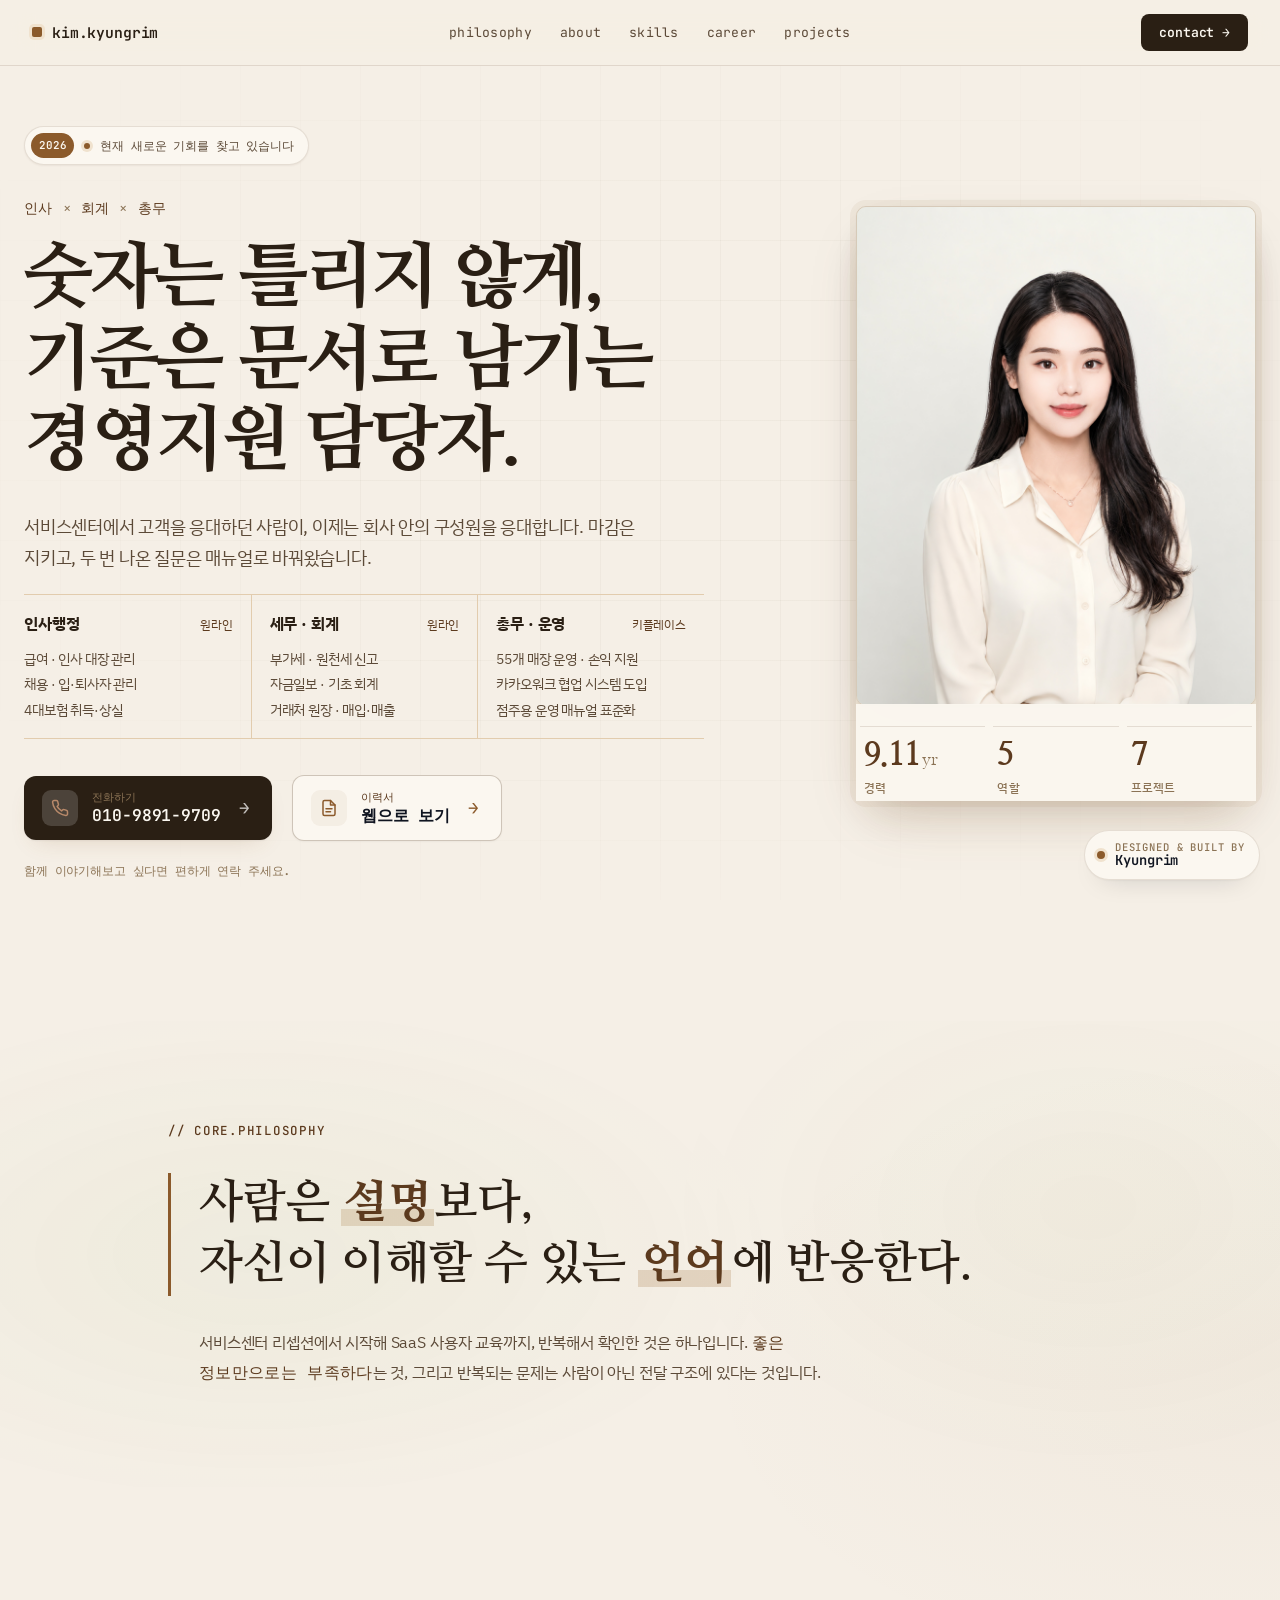
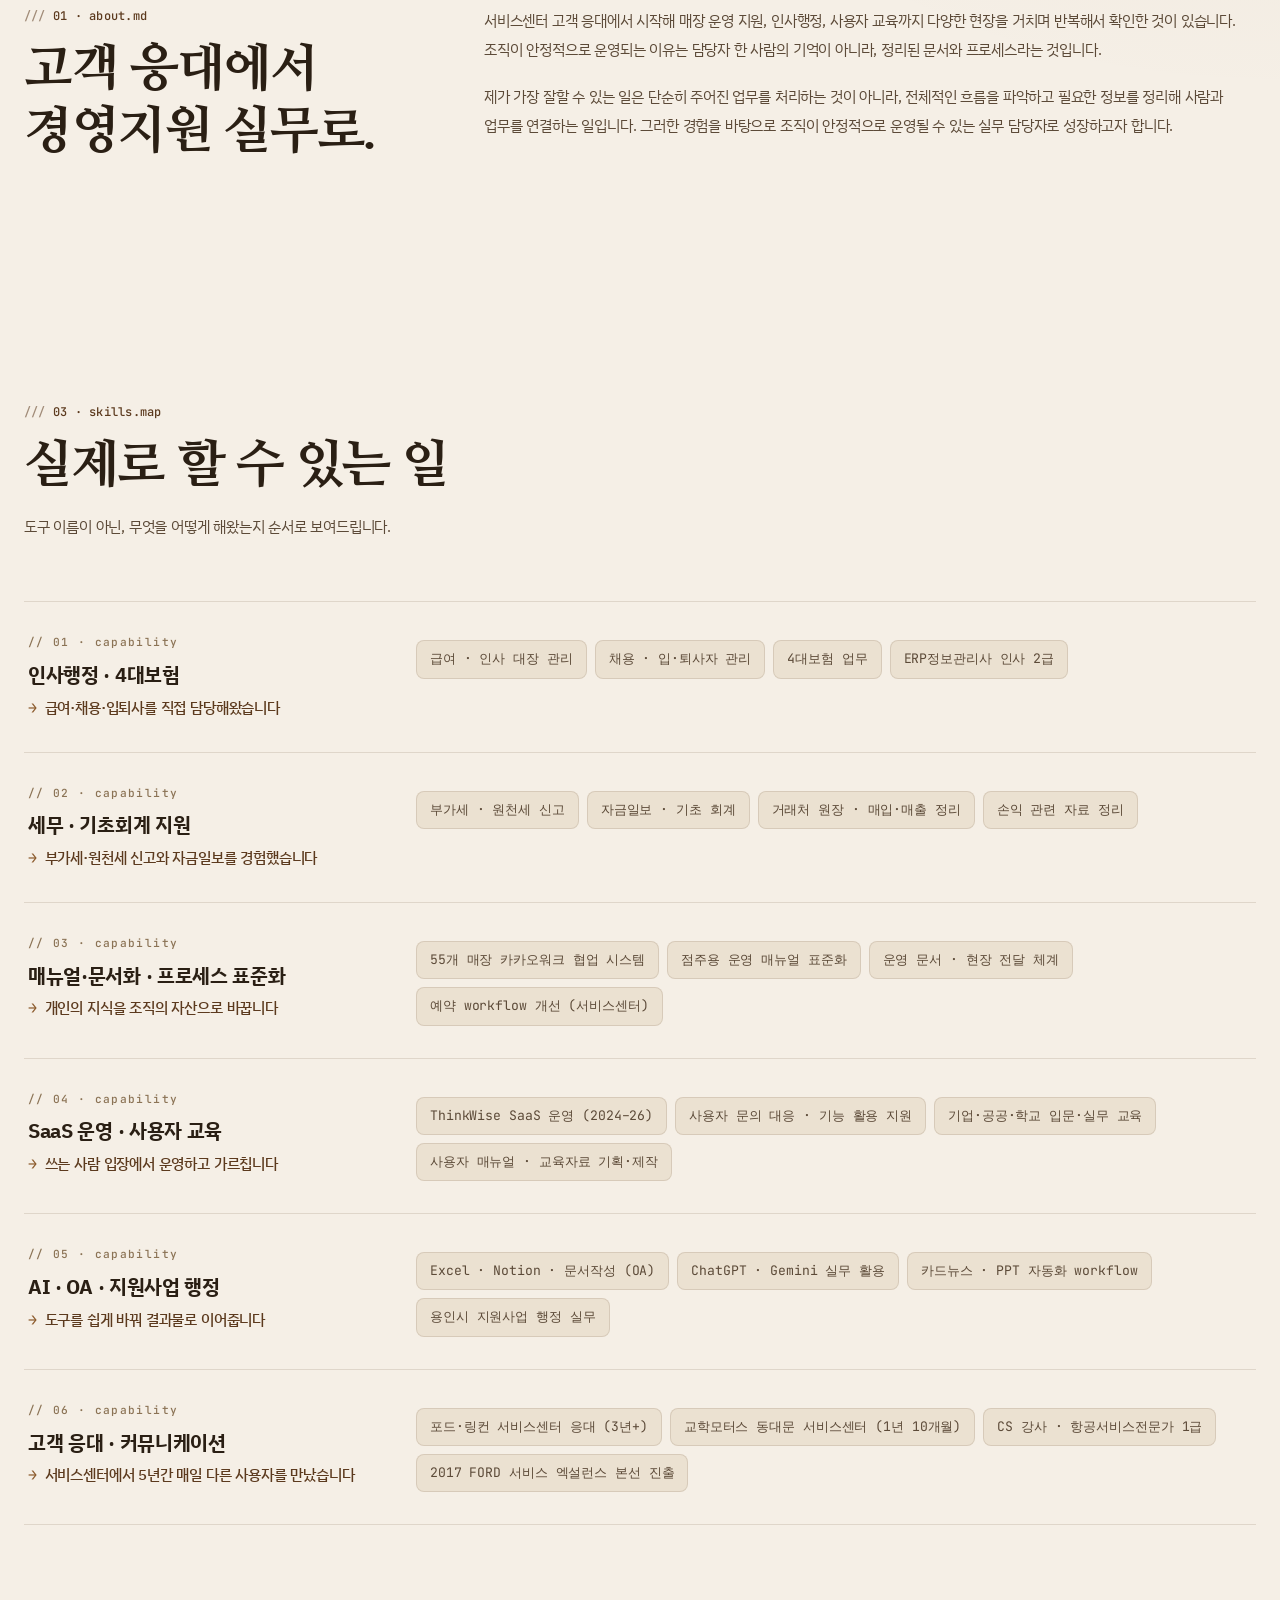
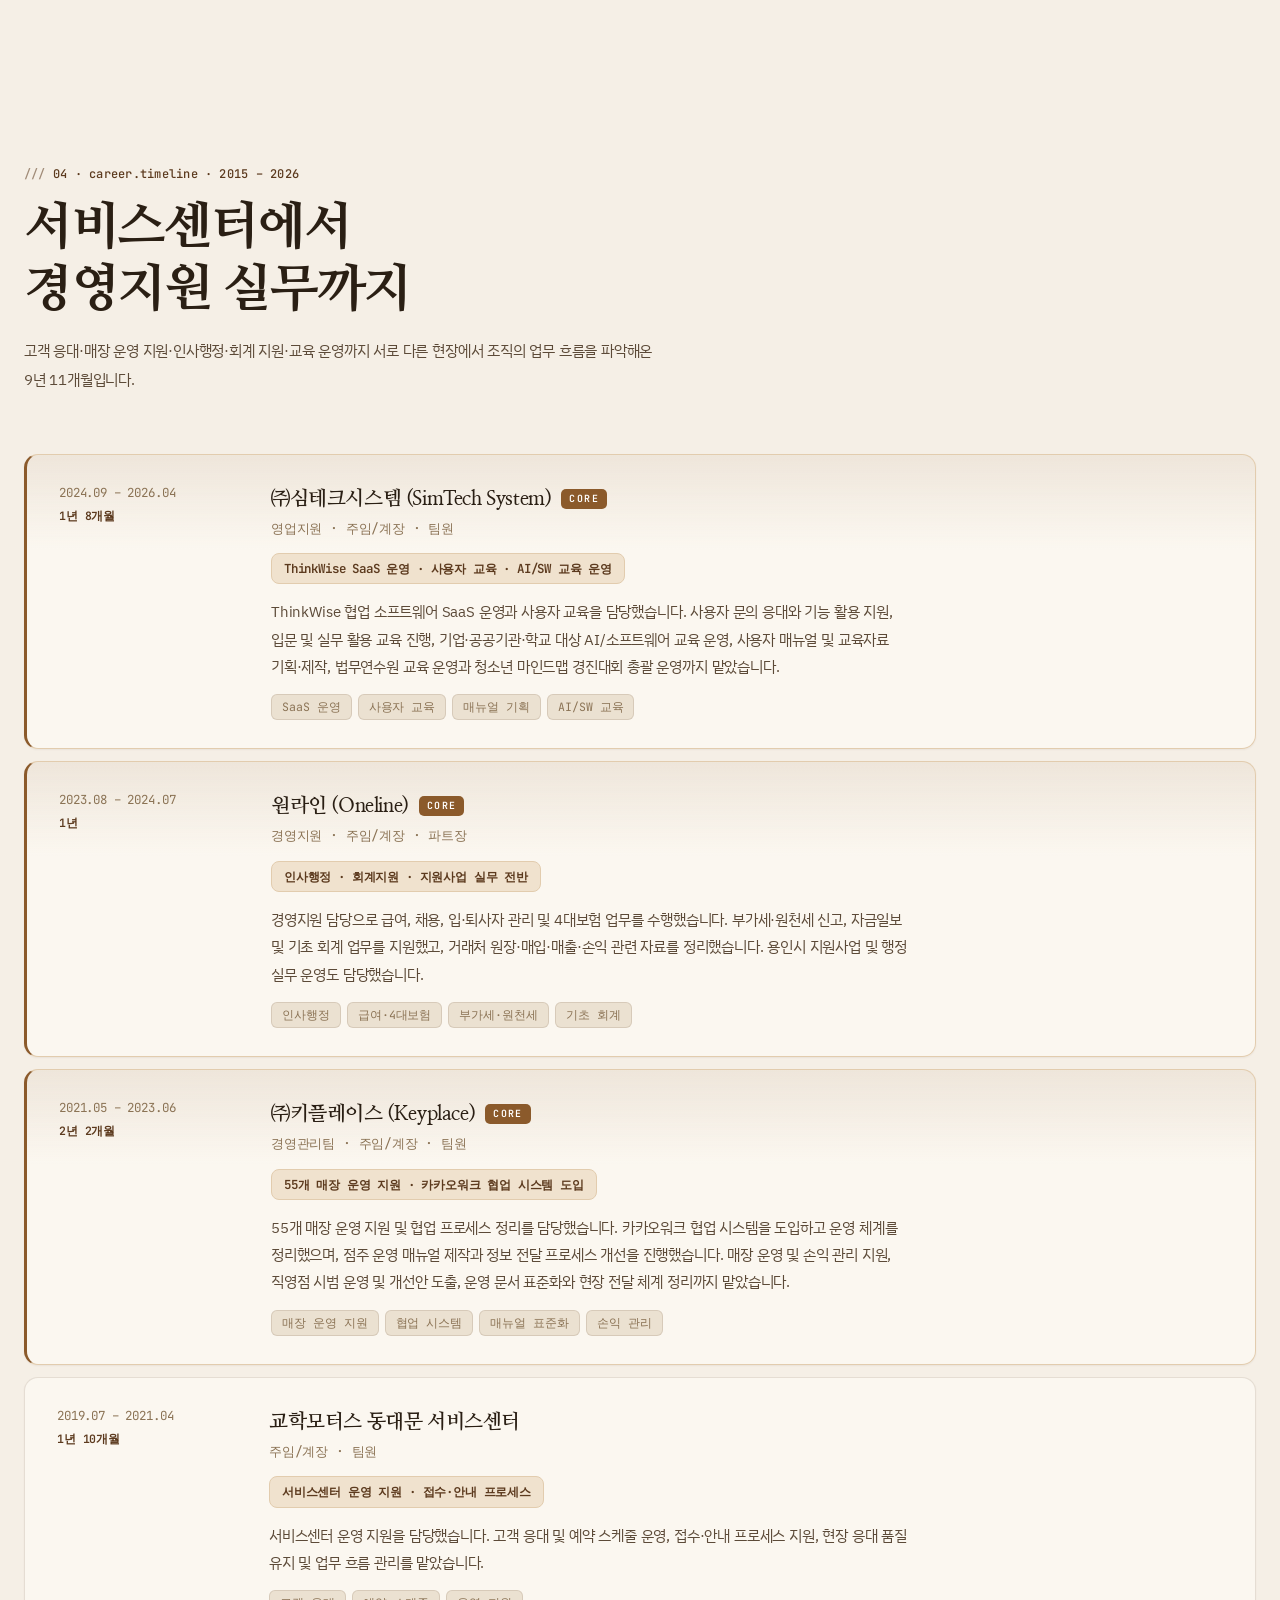
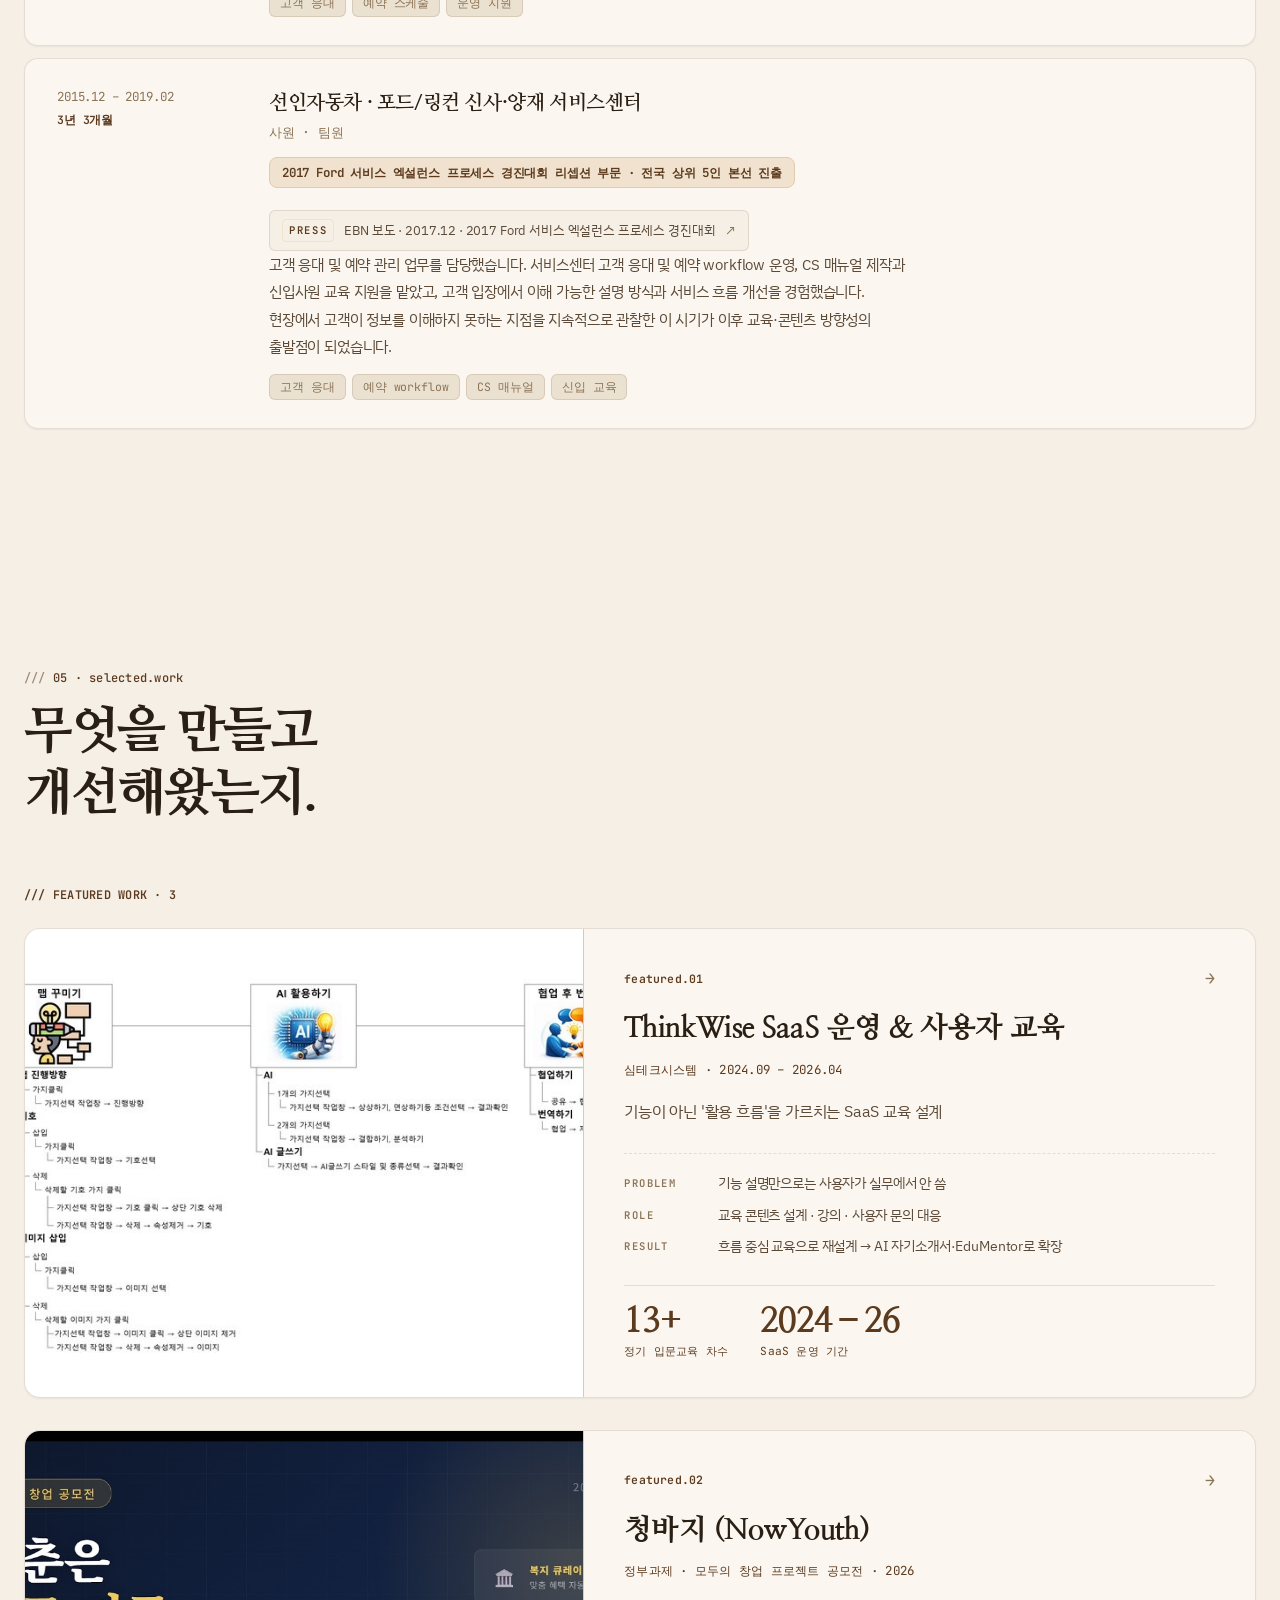
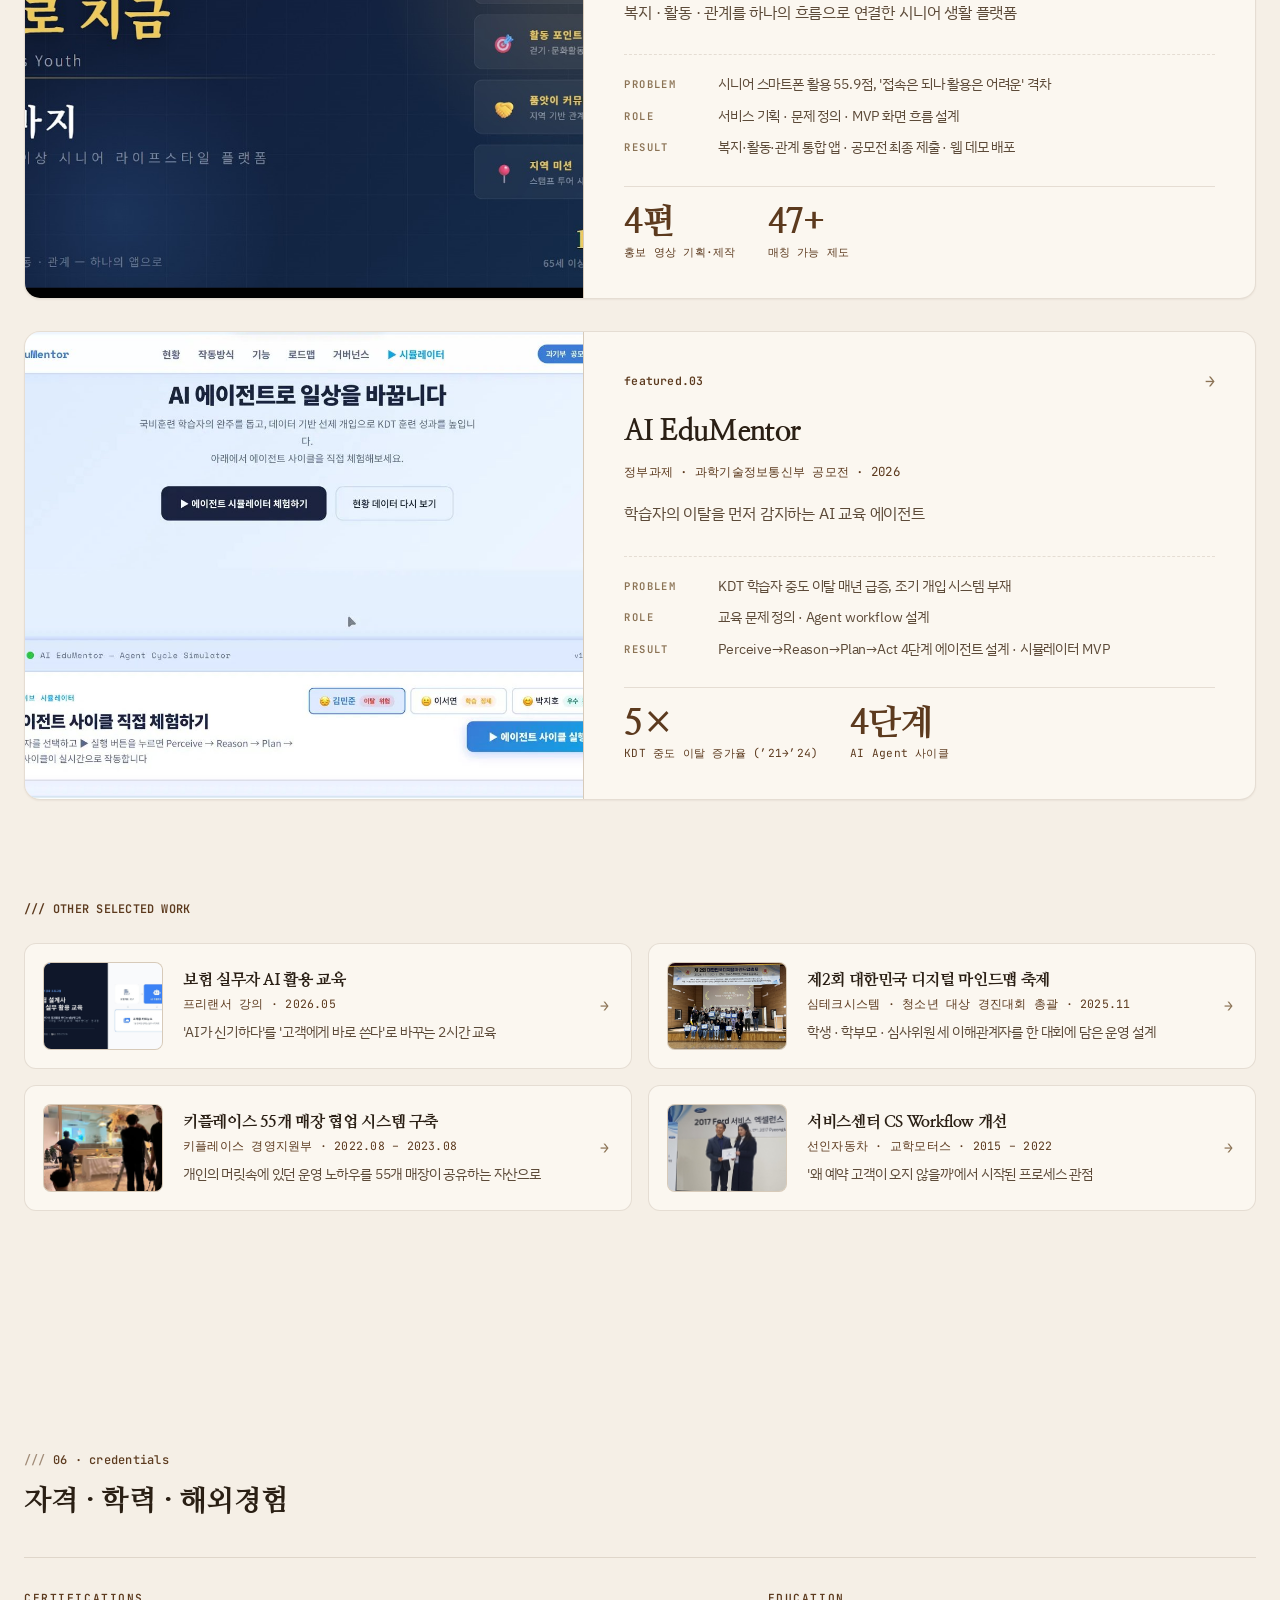
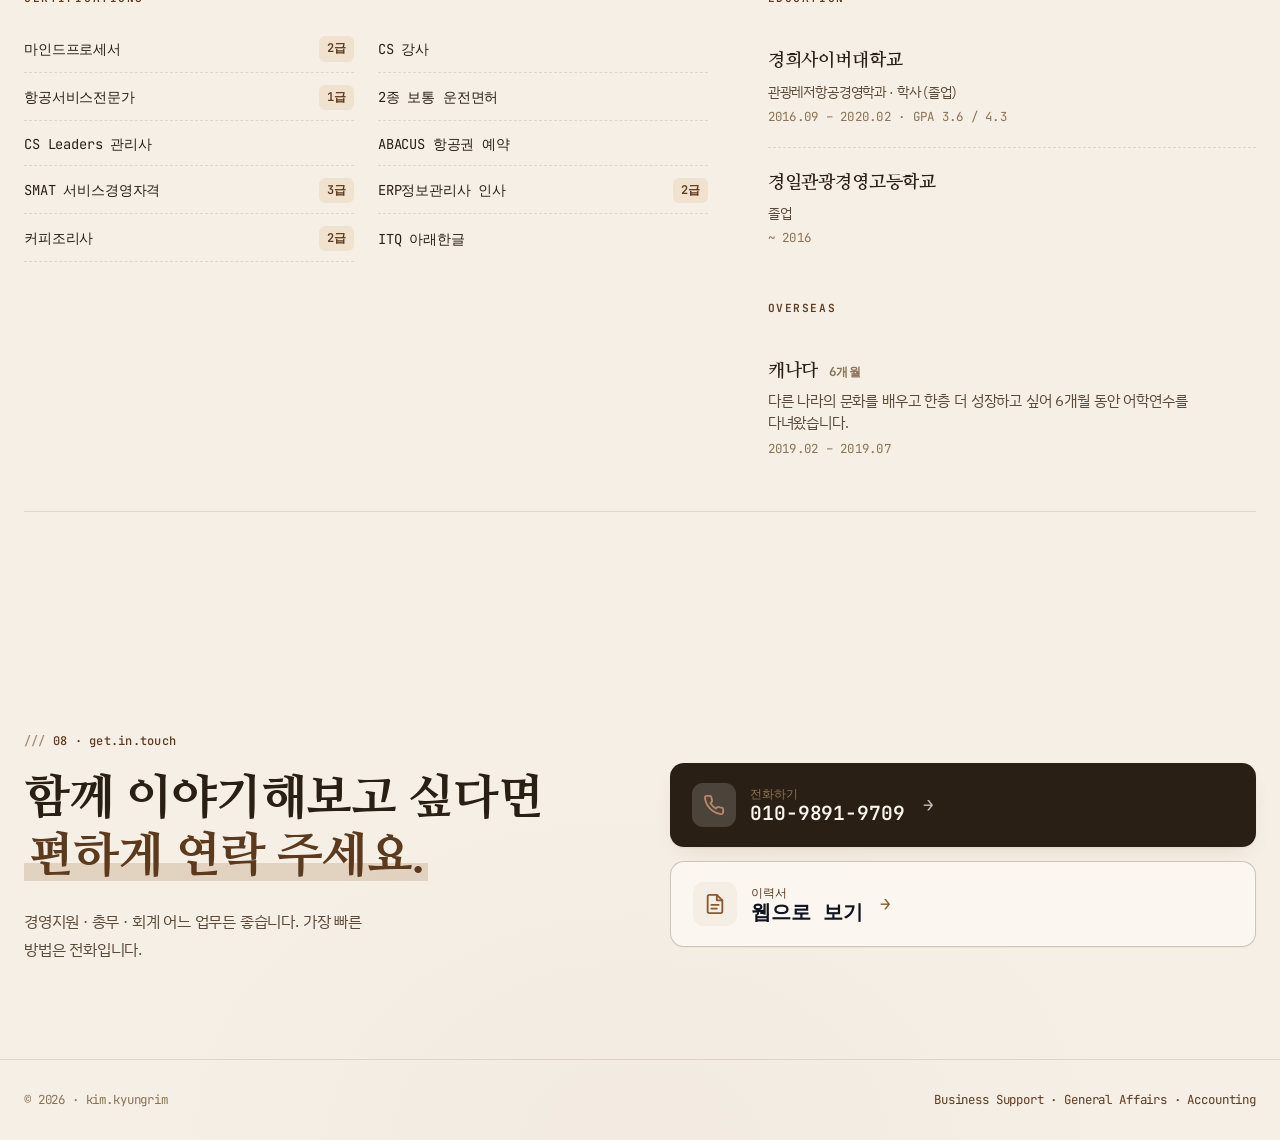
==== commit 358b2dfd: "Add files via upload" ====
--- a/index.html
+++ b/index.html
@@ -3,12 +3,12 @@
 <head>
   <meta charset="UTF-8">
   <meta name="viewport" content="width=device-width, initial-scale=1.0">
-  <title>김경림 | SaaS 운영 · 사용자 교육 · AI Workflow</title>
-  <meta name="description" content="운영·교육·문서화 경험으로 활용도를 높여온 운영·기획 실무 담당자 김경림의 포트폴리오. 서비스센터 고객 응대에서 시작해 55개 매장 운영 지원, 인사행정(급여·4대보험·세무), ThinkWise SaaS 운영과 사용자 교육까지 총 9년 11개월의 경력입니다.">
+  <title>김경림 | 경영지원 · 총무 · 회계 실무 포트폴리오</title>
+  <meta name="description" content="정확한 실무와 문서화로 조직의 운영을 받쳐온 경영지원 실무 담당자 김경림의 포트폴리오. 급여·채용·4대보험 인사행정, 부가세·원천세 신고와 자금일보 등 회계 지원, 55개 매장 운영 지원과 매뉴얼 표준화까지 총 9년 11개월의 경력입니다.">
   <meta name="theme-color" content="#8b5a2b">
   <meta property="og:type" content="website">
-  <meta property="og:title" content="김경림 | SaaS 운영 · 사용자 교육 · AI Workflow">
-  <meta property="og:description" content="서비스센터에서 시작해 운영, 교육, SaaS, AI Workflow로 이어온 9년 11개월. 운영·교육·문서화 경험으로 활용도를 높여온 김경림의 포트폴리오.">
+  <meta property="og:title" content="김경림 | 경영지원 · 총무 · 회계 실무 포트폴리오">
+  <meta property="og:description" content="인사행정 · 총무 · 회계 지원 · 매장 운영 지원으로 이어온 9년 11개월. 정확한 실무와 문서화로 조직의 운영을 받쳐온 김경림의 포트폴리오.">
   <meta property="og:image" content="assets/profile/profile.jpg?v=2">
   <link rel="stylesheet" href="assets/styles/base.css">
   <link rel="stylesheet" href="assets/styles/tone-c.css">
@@ -16,6 +16,29 @@
   <link rel="stylesheet" href="assets/styles/warm-brown.css">
   <link rel="stylesheet" href="assets/styles/typography-refinement.css">
   <script src="data/portfolio.js"></script>
+  <style>
+    .hero-duties {
+      display: grid;
+      grid-template-columns: repeat(3, 1fr);
+      gap: 0;
+      max-width: 680px;
+      margin: 0 0 36px;
+      border-top: 1px solid var(--c-apple-soft-2, rgba(139,90,43,.25));
+      border-bottom: 1px solid var(--c-apple-soft-2, rgba(139,90,43,.25));
+    }
+    .hero-duties .duty { padding: 16px 18px 16px 0; }
+    .hero-duties .duty + .duty { padding-left: 18px; border-left: 1px solid var(--c-apple-soft-2, rgba(139,90,43,.2)); }
+    .hero-duties .duty-head { display: flex; align-items: baseline; justify-content: space-between; gap: 8px; margin-bottom: 10px; }
+    .hero-duties .duty-cat { font-family: var(--c-font-kr); font-weight: 700; font-size: 1rem; color: var(--c-text); letter-spacing: -0.01em; }
+    .hero-duties .duty-org { font-family: var(--c-font-kr); font-size: 0.74rem; color: var(--c-apple-deep); white-space: nowrap; }
+    .hero-duties ul { list-style: none; margin: 0; padding: 0; }
+    .hero-duties li { font-family: var(--c-font-kr); font-size: 0.88rem; line-height: 1.5; color: var(--c-text-2); padding: 2px 0; letter-spacing: -0.01em; }
+    @media (max-width: 720px) {
+      .hero-duties { grid-template-columns: 1fr; }
+      .hero-duties .duty, .hero-duties .duty + .duty { padding: 14px 0; border-left: 0; }
+      .hero-duties .duty + .duty { border-top: 1px solid var(--c-apple-soft-2, rgba(139,90,43,.2)); }
+    }
+  </style>
 </head>
 <body class="tone-c" data-screen-label="Portfolio - Home">
 
@@ -42,15 +65,27 @@
           <span class="live"></span>
           현재 새로운 기회를 찾고 있습니다
         </div>
-        <div class="hero-position reveal delay-1">운영 <span class="x">×</span> 인사행정 <span class="x">×</span> 문서화</div>
+        <div class="hero-position reveal delay-1">인사 <span class="x">×</span> 회계 <span class="x">×</span> 총무</div>
         <h1 class="display-1 reveal delay-1">
-          <span class="kr">운영·교육·문서화 경험으로</span><br>
-          <span class="kr">활용도를 높여온</span><br>
-          운영·기획 실무 담당자.
+          <span class="kr">숫자는 틀리지 않게,</span><br>
+          <span class="kr">기준은 문서로 남기는</span><br>
+          경영지원 담당자.
         </h1>
-        <p class="hero-lead reveal delay-2">서비스센터 고객 응대에서 사회생활을 시작해 매장 운영, 인사행정, 교육과 SaaS 운영까지. 서로 다른 현장에서 반복해 확인한 것은 하나였습니다.</p>
-        <p class="hero-statement-line reveal delay-2">운영·기획 실무는 전체적인 흐름을 파악하고 필요한 정보를 정리해 사람과 업무를 연결하는 역할입니다.</p>
-        <p class="hero-sub-detail reveal delay-3">9년 11개월. 서비스센터 <span class="mono" style="color:var(--c-apple-deep)">리셉션</span> · 55개 매장 운영 · <span class="mono" style="color:var(--c-apple-deep)">ThinkWise SaaS</span> · <span class="mono" style="color:var(--c-apple-deep)">AI EduMentor</span> · 청바지(NowYouth).</p>
+        <p class="hero-lead reveal delay-2">서비스센터에서 고객을 응대하던 사람이, 이제는 회사 안의 구성원을 응대합니다. 마감은 지키고, 두 번 나온 질문은 매뉴얼로 바꿔왔습니다.</p>
+        <div class="hero-duties reveal delay-3" aria-label="실제 담당 업무">
+          <div class="duty">
+            <div class="duty-head"><span class="duty-cat">인사행정</span><span class="duty-org">원라인</span></div>
+            <ul><li>급여 · 인사 대장 관리</li><li>채용 · 입·퇴사자 관리</li><li>4대보험 취득·상실</li></ul>
+          </div>
+          <div class="duty">
+            <div class="duty-head"><span class="duty-cat">세무 · 회계</span><span class="duty-org">원라인</span></div>
+            <ul><li>부가세 · 원천세 신고</li><li>자금일보 · 기초 회계</li><li>거래처 원장 · 매입·매출</li></ul>
+          </div>
+          <div class="duty">
+            <div class="duty-head"><span class="duty-cat">총무 · 운영</span><span class="duty-org">키플레이스</span></div>
+            <ul><li>55개 매장 운영 · 손익 지원</li><li>카카오워크 협업 시스템 도입</li><li>점주용 운영 매뉴얼 표준화</li></ul>
+          </div>
+        </div>
         <div class="hero-cta reveal delay-3">
           <a href="tel:01098919709" class="btn-call" aria-label="전화하기 010-9891-9709">
             <span class="btn-call-icon" aria-hidden="true">
@@ -116,7 +151,7 @@
     <div class="about-grid">
       <div class="reveal">
         <div class="eyebrow" style="margin-bottom: 12px;">01 · about.md</div>
-        <h2 class="display-2"><span class="kr">고객 응대에서<br>운영 실무로.</span></h2>
+        <h2 class="display-2"><span class="kr">고객 응대에서<br>경영지원 실무로.</span></h2>
       </div>
       <div class="body reveal delay-1" id="about-body"></div>
     </div>
@@ -140,8 +175,8 @@
   <div class="container-wide">
     <div class="section-header reveal">
       <div class="eyebrow">04 · career.timeline · 2015 – 2026</div>
-      <h2 class="display-2"><span class="kr">서비스센터에서<br>운영·기획 실무까지</span></h2>
-      <p class="body" style="max-width:640px;margin-top:16px;">운영·기획·매장 운영 지원·사용자 교육까지 서로 다른 현장에서 조직의 업무 흐름을 파악해온 9년 11개월입니다.</p>
+      <h2 class="display-2"><span class="kr">서비스센터에서<br>경영지원 실무까지</span></h2>
+      <p class="body" style="max-width:640px;margin-top:16px;">고객 응대·매장 운영 지원·인사행정·회계 지원·교육 운영까지 서로 다른 현장에서 조직의 업무 흐름을 파악해온 9년 11개월입니다.</p>
     </div>
     <div class="timeline" id="timeline"></div>
   </div>
@@ -196,7 +231,7 @@
           함께 이야기해보고 싶다면<br>
           <em>편하게 연락 주세요.</em>
         </h2>
-        <p class="contact-desc">운영 · 교육 · AI Workflow 어느 주제든 좋습니다. 가장 빠른 방법은 전화입니다.</p>
+        <p class="contact-desc">경영지원 · 총무 · 회계 어느 업무든 좋습니다. 가장 빠른 방법은 전화입니다.</p>
       </div>
       <div class="contact-cta reveal delay-1">
         <a href="tel:01098919709" class="btn-call btn-call-lg" id="contact-phone-btn" aria-label="전화하기 010-9891-9709">
@@ -227,7 +262,7 @@
 <footer>
   <div class="container-wide footer-inner">
     <span>© 2026 · kim.kyungrim</span>
-    <span class="footer-tag">SaaS Operations · Education Design · AI Workflow</span>
+    <span class="footer-tag">Business Support · General Affairs · Accounting</span>
   </div>
 </footer>
 
@@ -294,7 +329,7 @@
   `).join('');
 
   // ── Timeline (major companies highlighted)
-  const majorCompanies = ['심테크시스템', '키플레이스', '교학모터스'];
+  const majorCompanies = ['원라인', '키플레이스', '심테크시스템'];
   document.getElementById('timeline').innerHTML = D.timeline.map((t) => {
     const isMajor = majorCompanies.some(m => t.company.includes(m));
     const classes = ['timeline-item', 'reveal'];
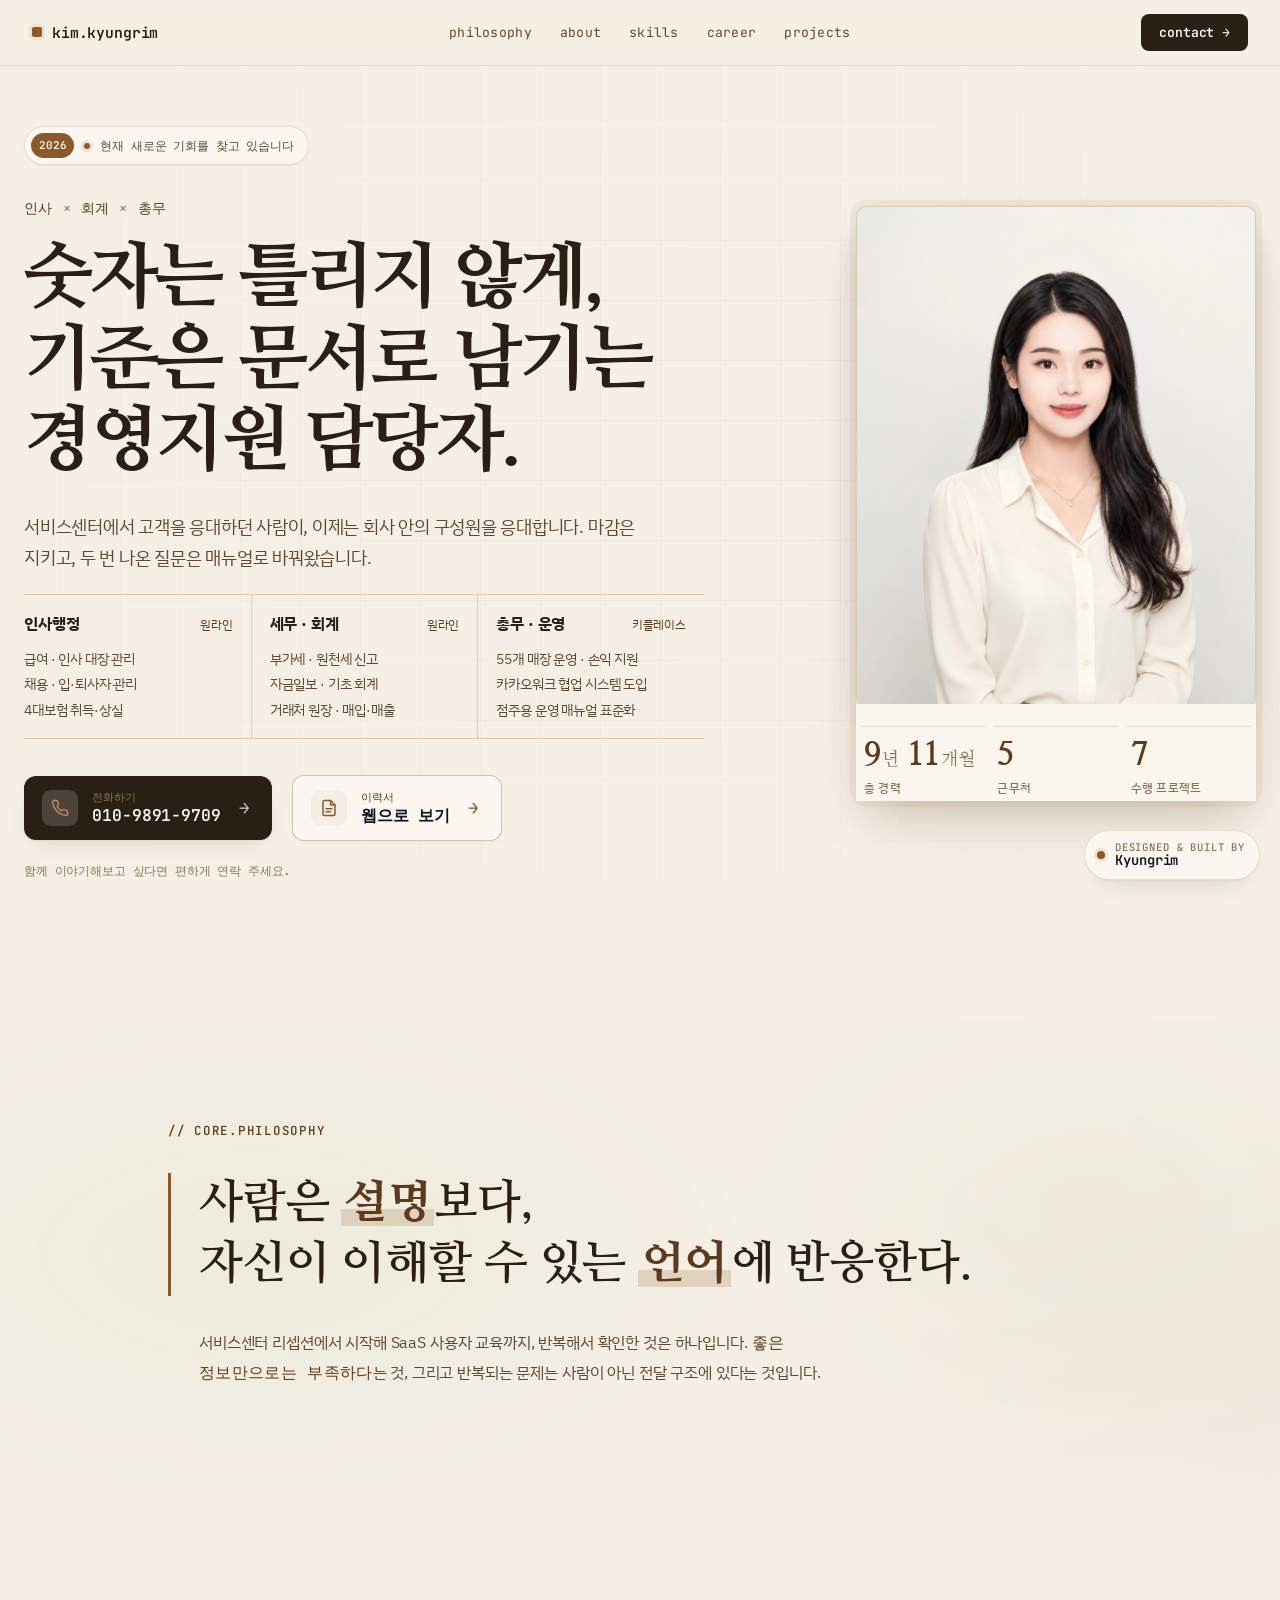
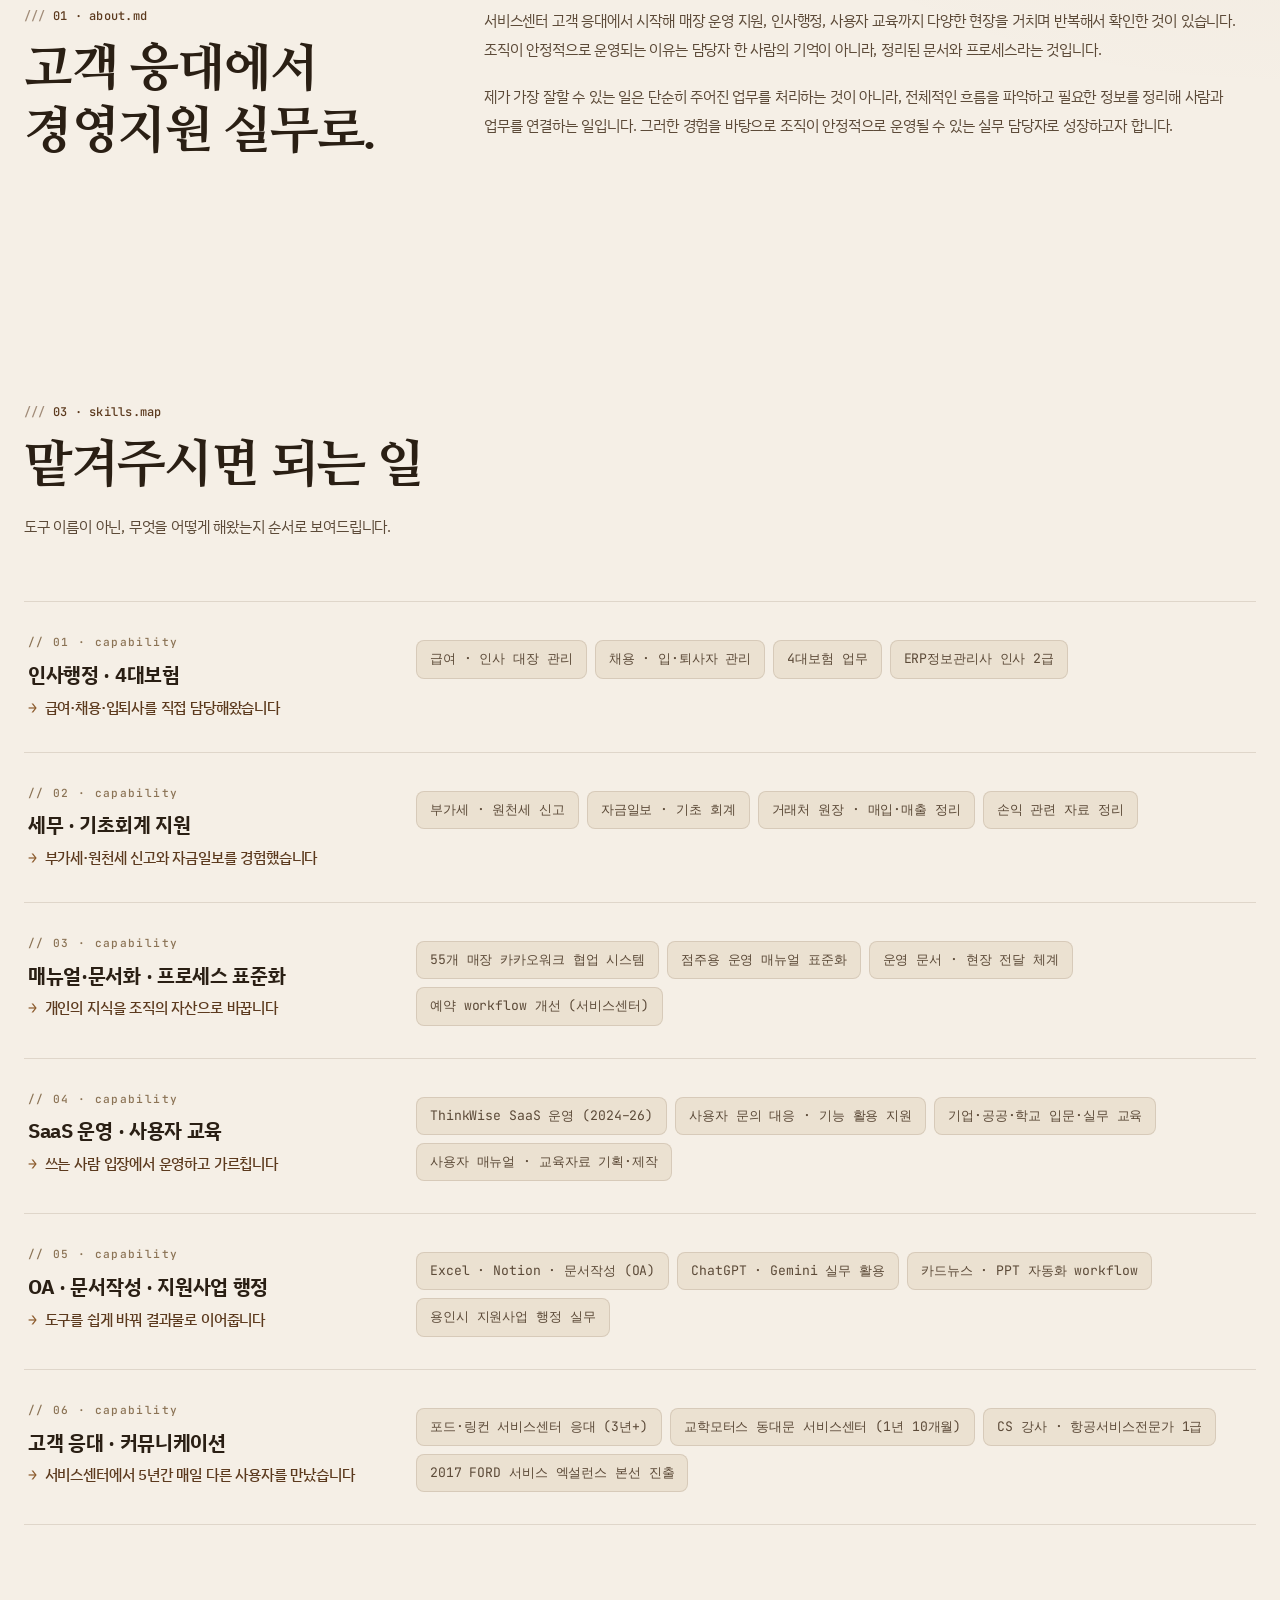
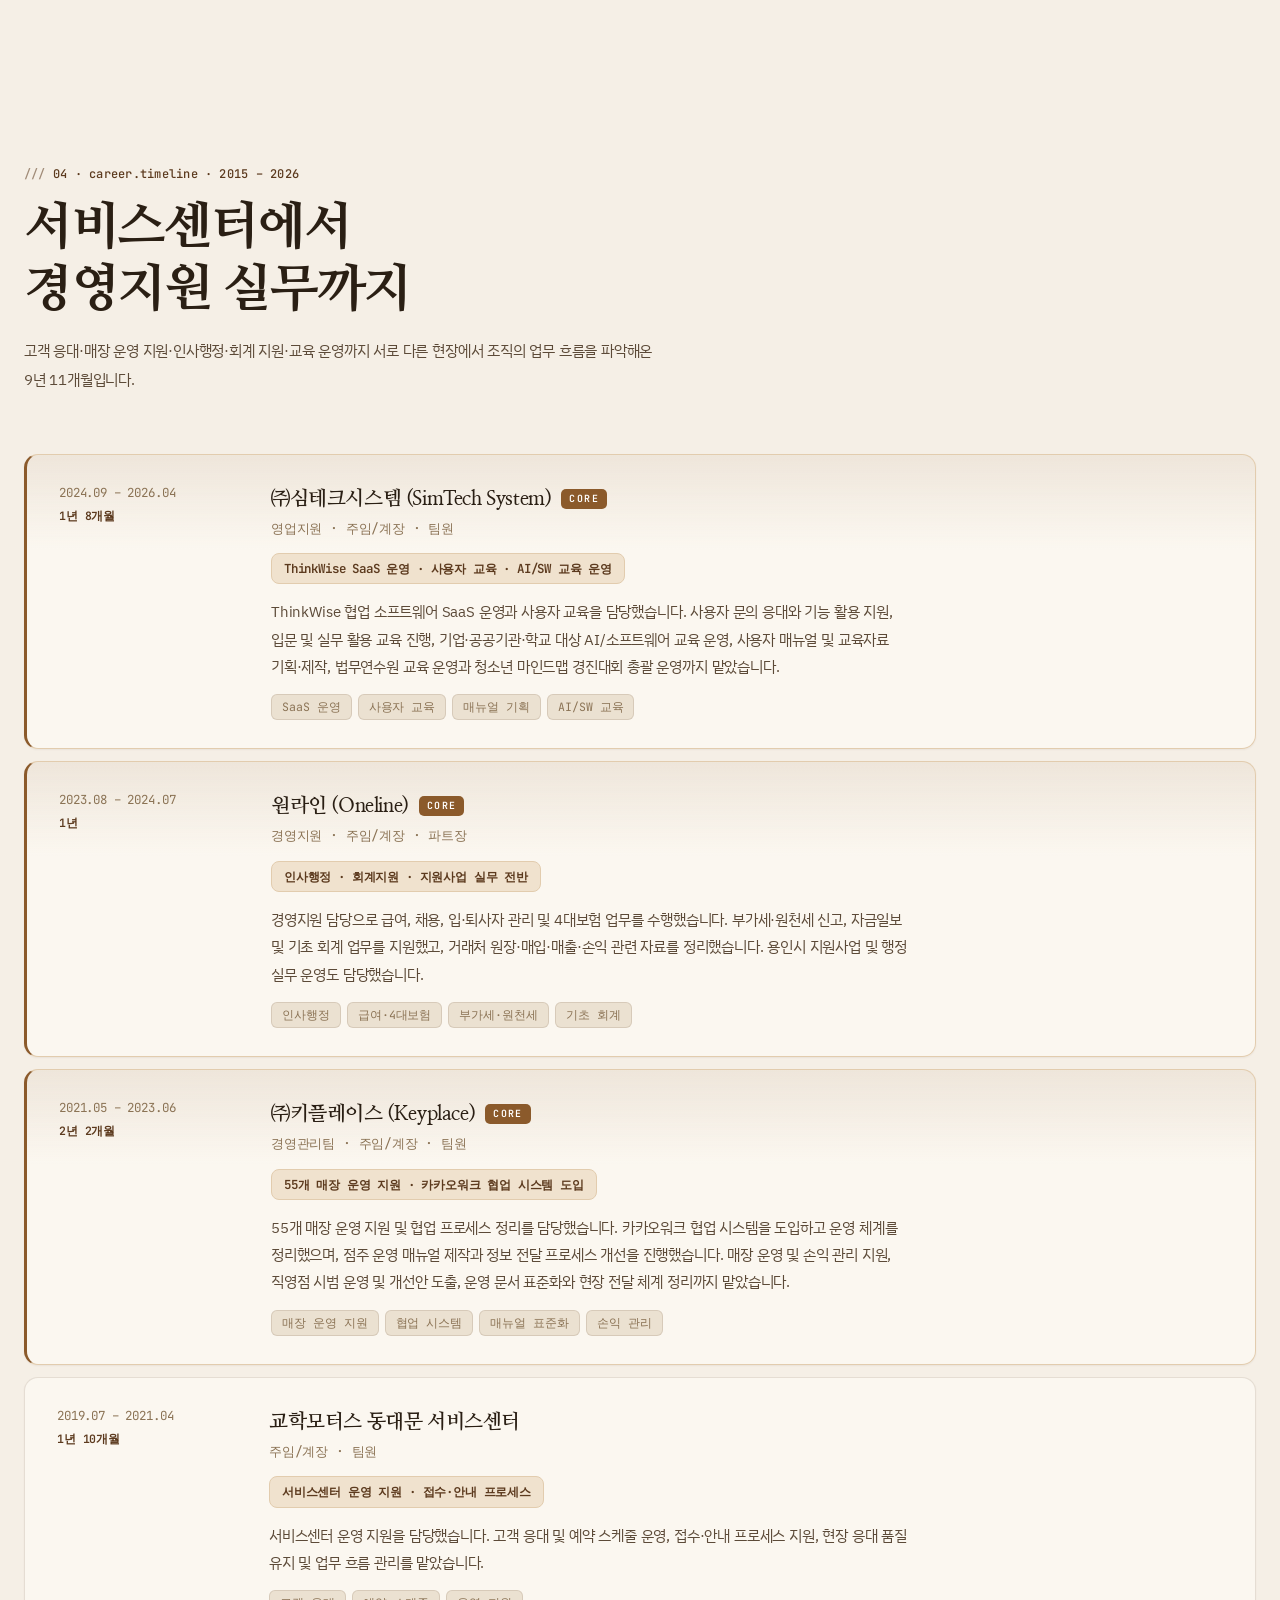
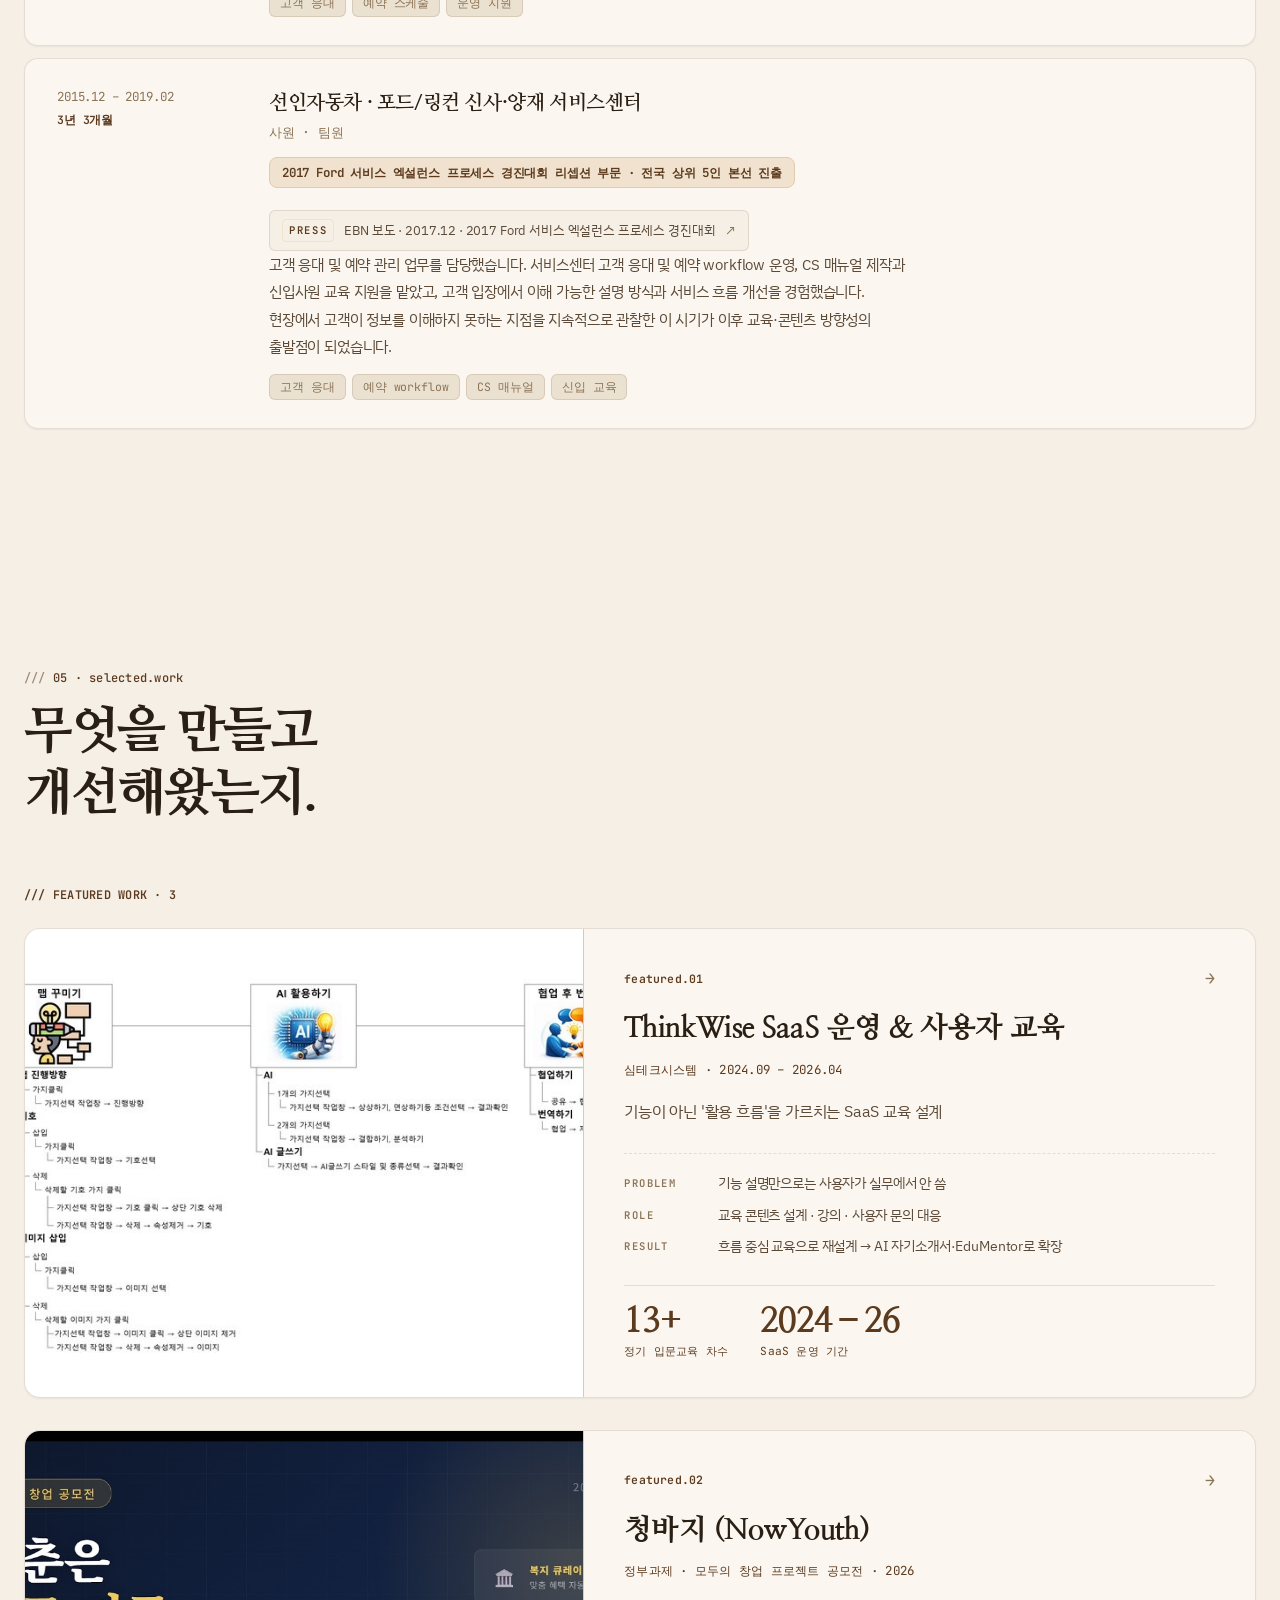
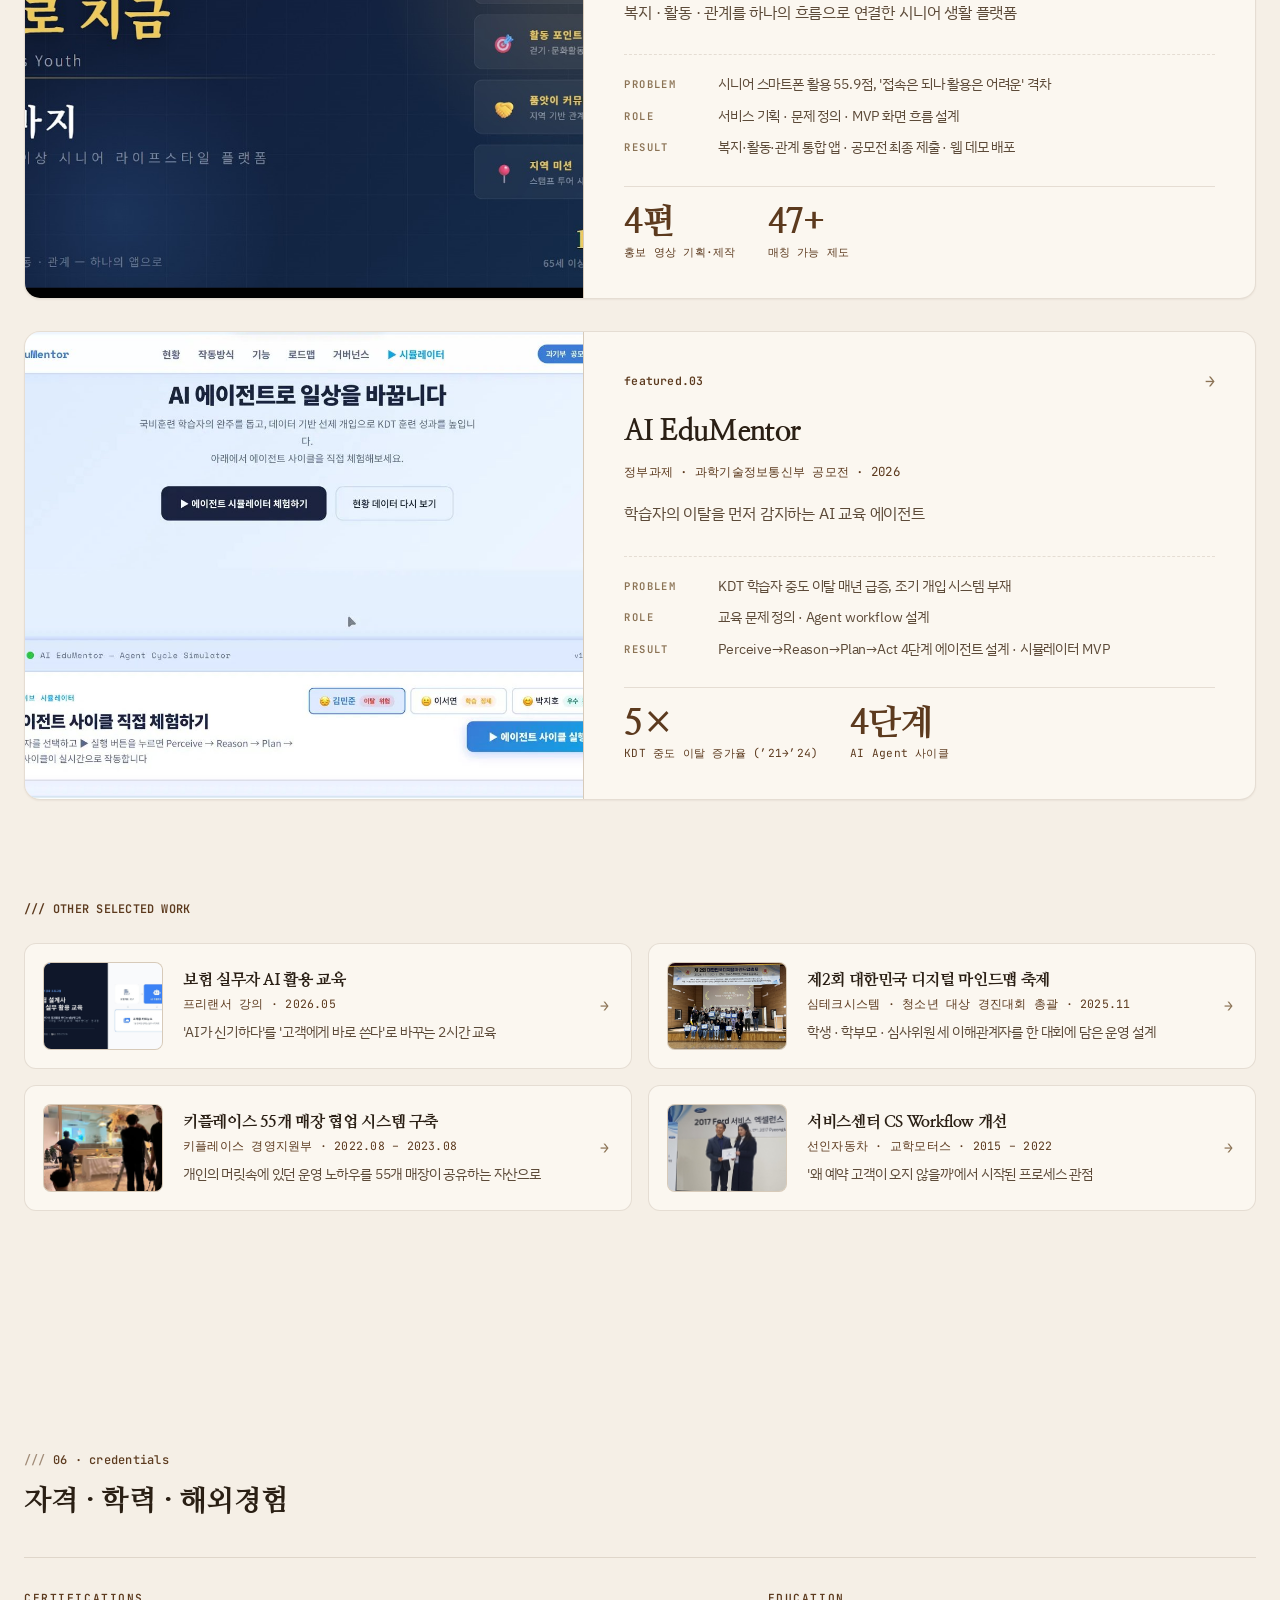
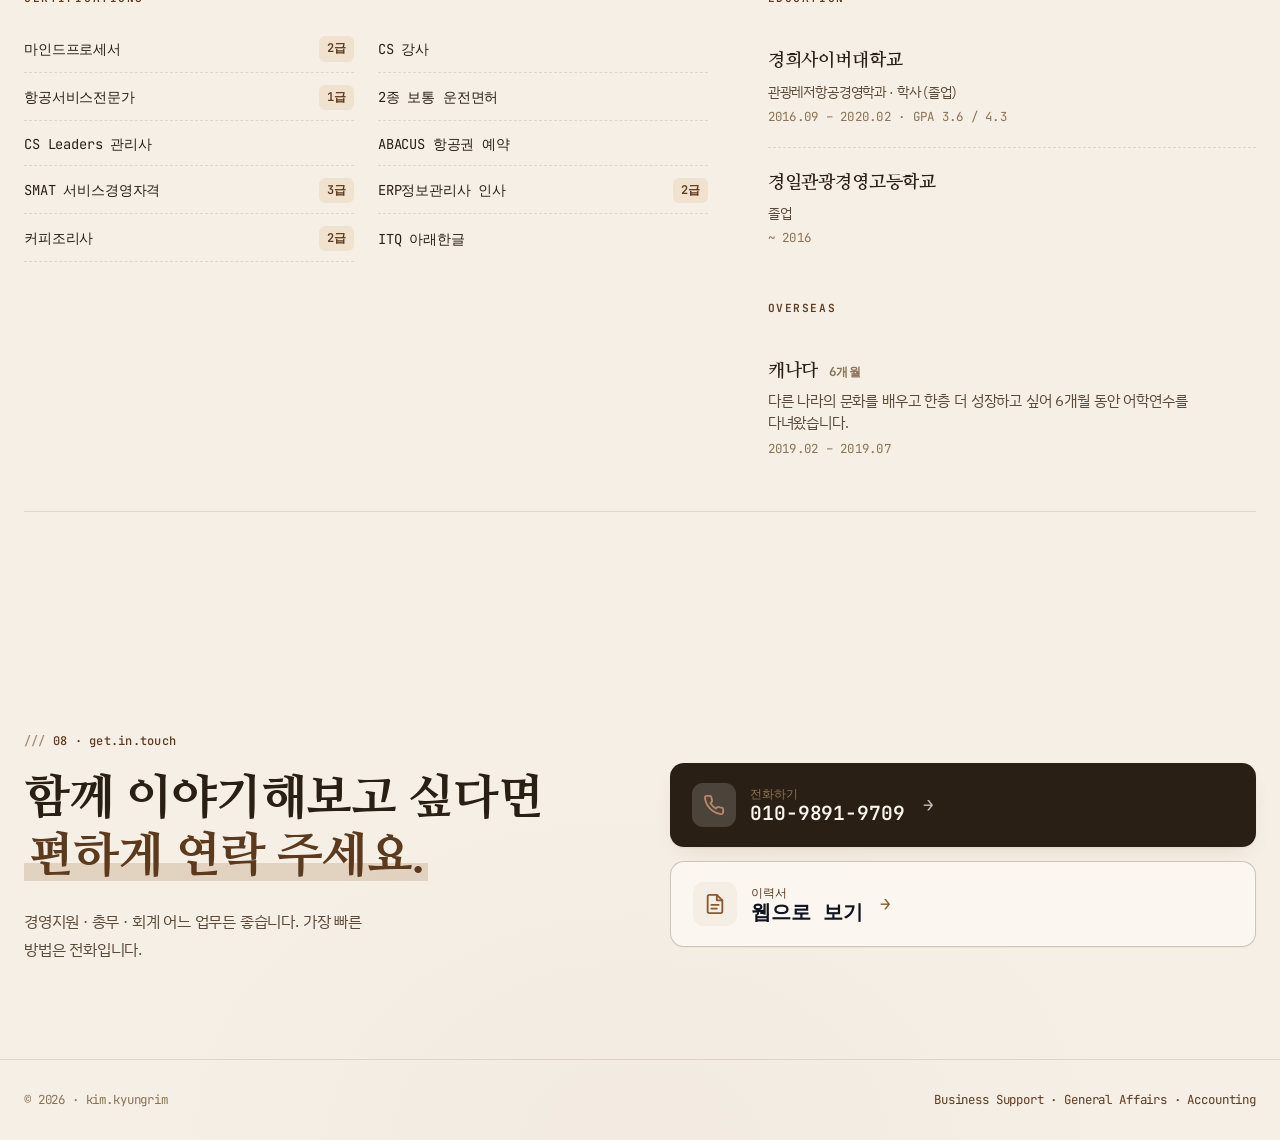
==== commit ab1c7b54: "Add files via upload" ====
--- a/index.html
+++ b/index.html
@@ -115,15 +115,15 @@
         <div class="portrait-stats">
           <div class="stat">
             <div class="stat-num" id="stat-exp"></div>
-            <div class="stat-lbl">경력</div>
+            <div class="stat-lbl">총 경력</div>
           </div>
           <div class="stat">
             <div class="stat-num" id="stat-roles"></div>
-            <div class="stat-lbl">역할</div>
+            <div class="stat-lbl">근무처</div>
           </div>
           <div class="stat">
             <div class="stat-num" id="stat-projects"></div>
-            <div class="stat-lbl">프로젝트</div>
+            <div class="stat-lbl">수행 프로젝트</div>
           </div>
         </div>
       </div>
@@ -164,7 +164,7 @@
   <div class="container-wide">
     <div class="section-header reveal">
       <div class="eyebrow">03 · skills.map</div>
-      <h2 class="display-2"><span class="kr">실제로 할 수 있는 일</span></h2>
+      <h2 class="display-2"><span class="kr">맡겨주시면 되는 일</span></h2>
       <p class="body" style="max-width:640px;margin-top:16px;">도구 이름이 아닌, 무엇을 어떻게 해왔는지 순서로 보여드립니다.</p>
     </div>
     <div class="skills-editorial" id="skills-grid"></div>
@@ -429,7 +429,7 @@
   // ── Hero stats
   const expMatch = D.profile.yearsExperience.match(/(\d+)\D+(\d+)/);
   document.getElementById('stat-exp').innerHTML = expMatch
-    ? `${expMatch[1]}.${expMatch[2]}<span class="stat-unit">yr</span>`
+    ? `<span style="white-space:nowrap">${expMatch[1]}<span class="stat-unit">년</span> ${expMatch[2]}<span class="stat-unit">개월</span></span>`
     : D.profile.yearsExperience;
   document.getElementById('stat-roles').textContent = D.timeline.length;
   document.getElementById('stat-projects').textContent = D.projects.length;
